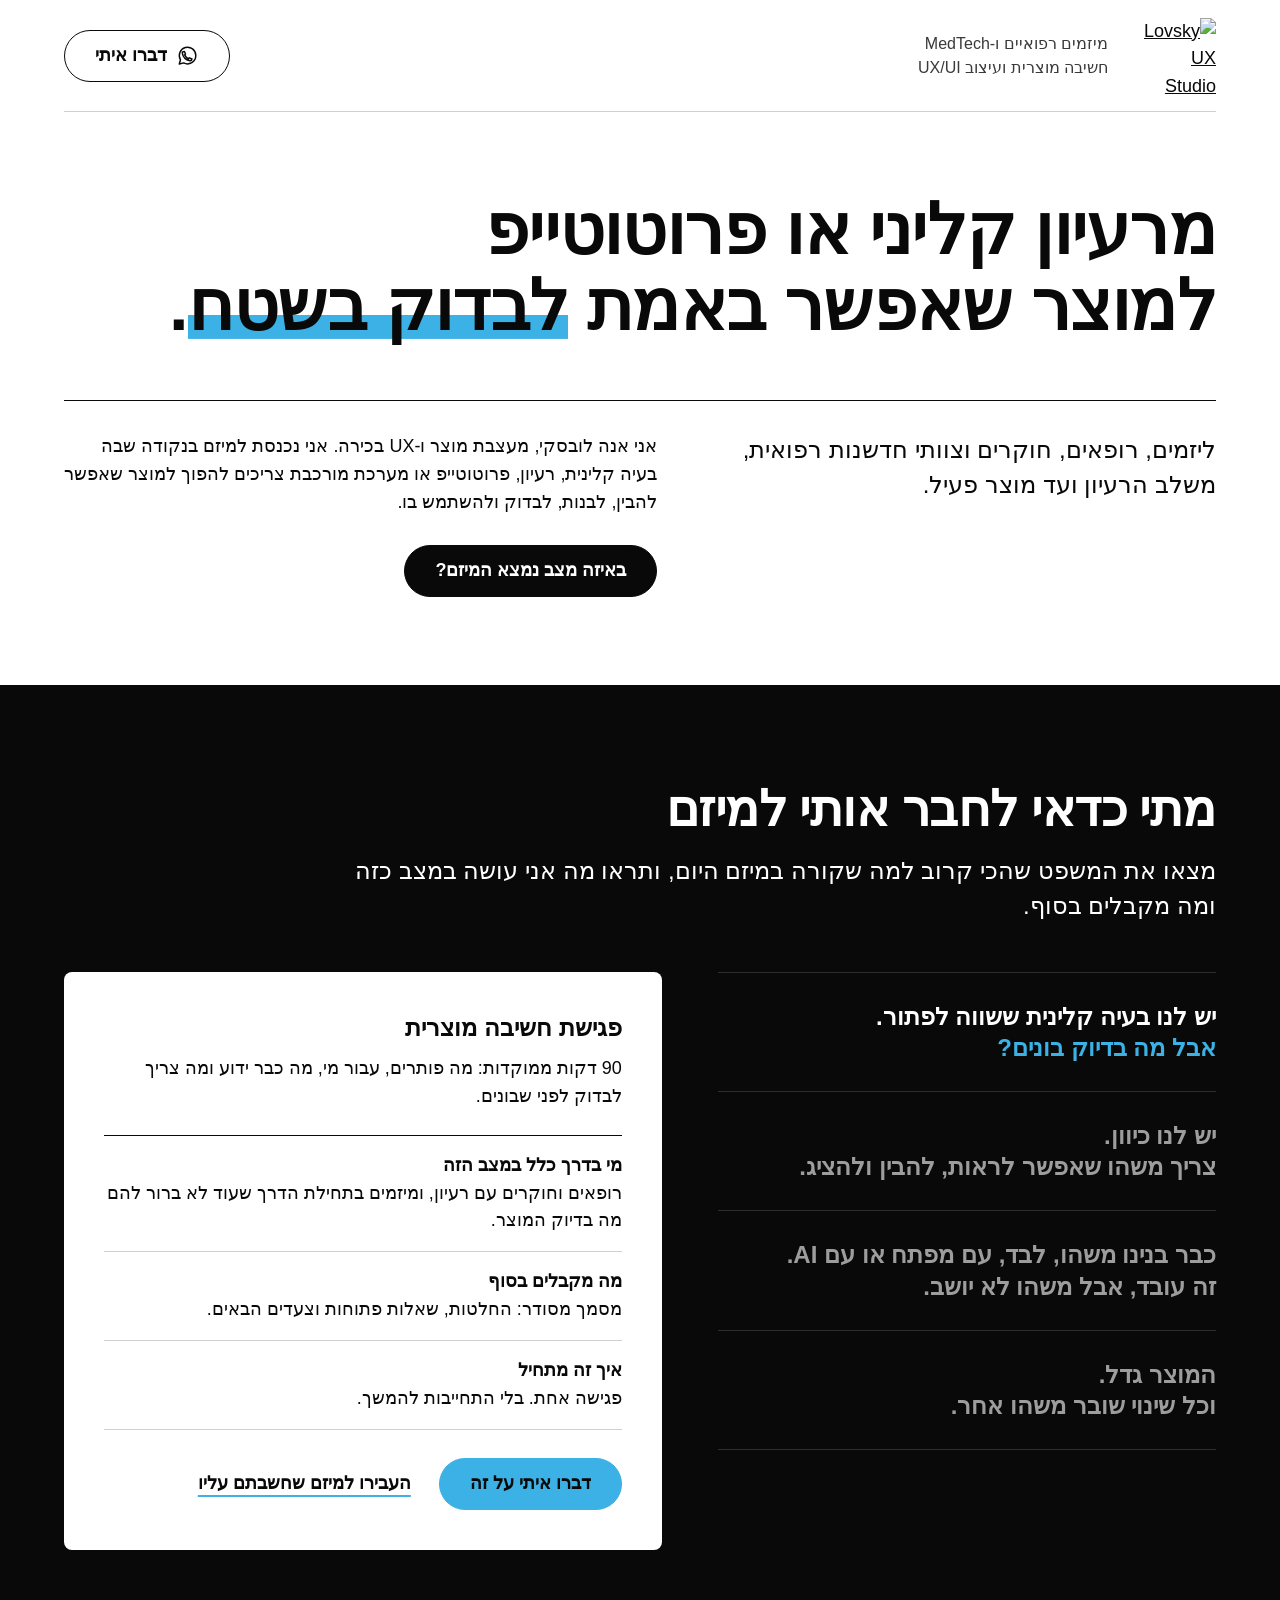
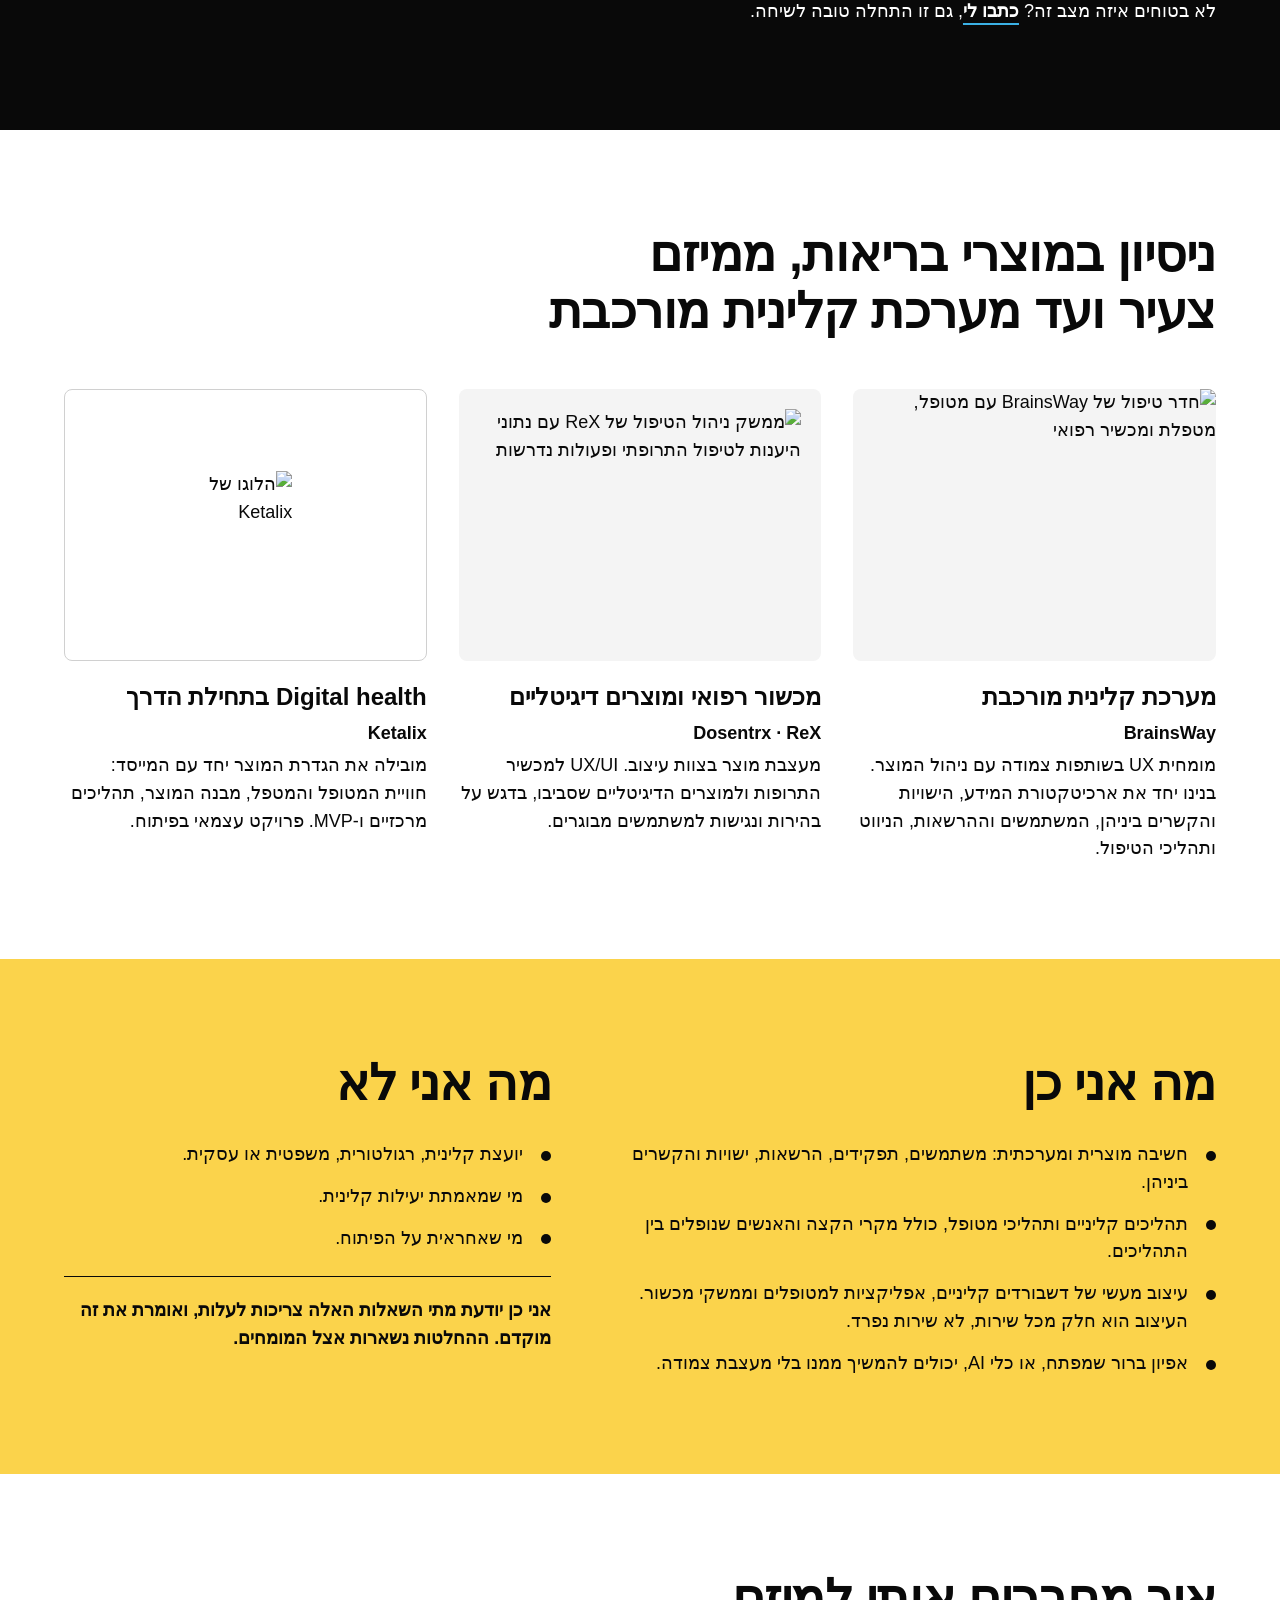
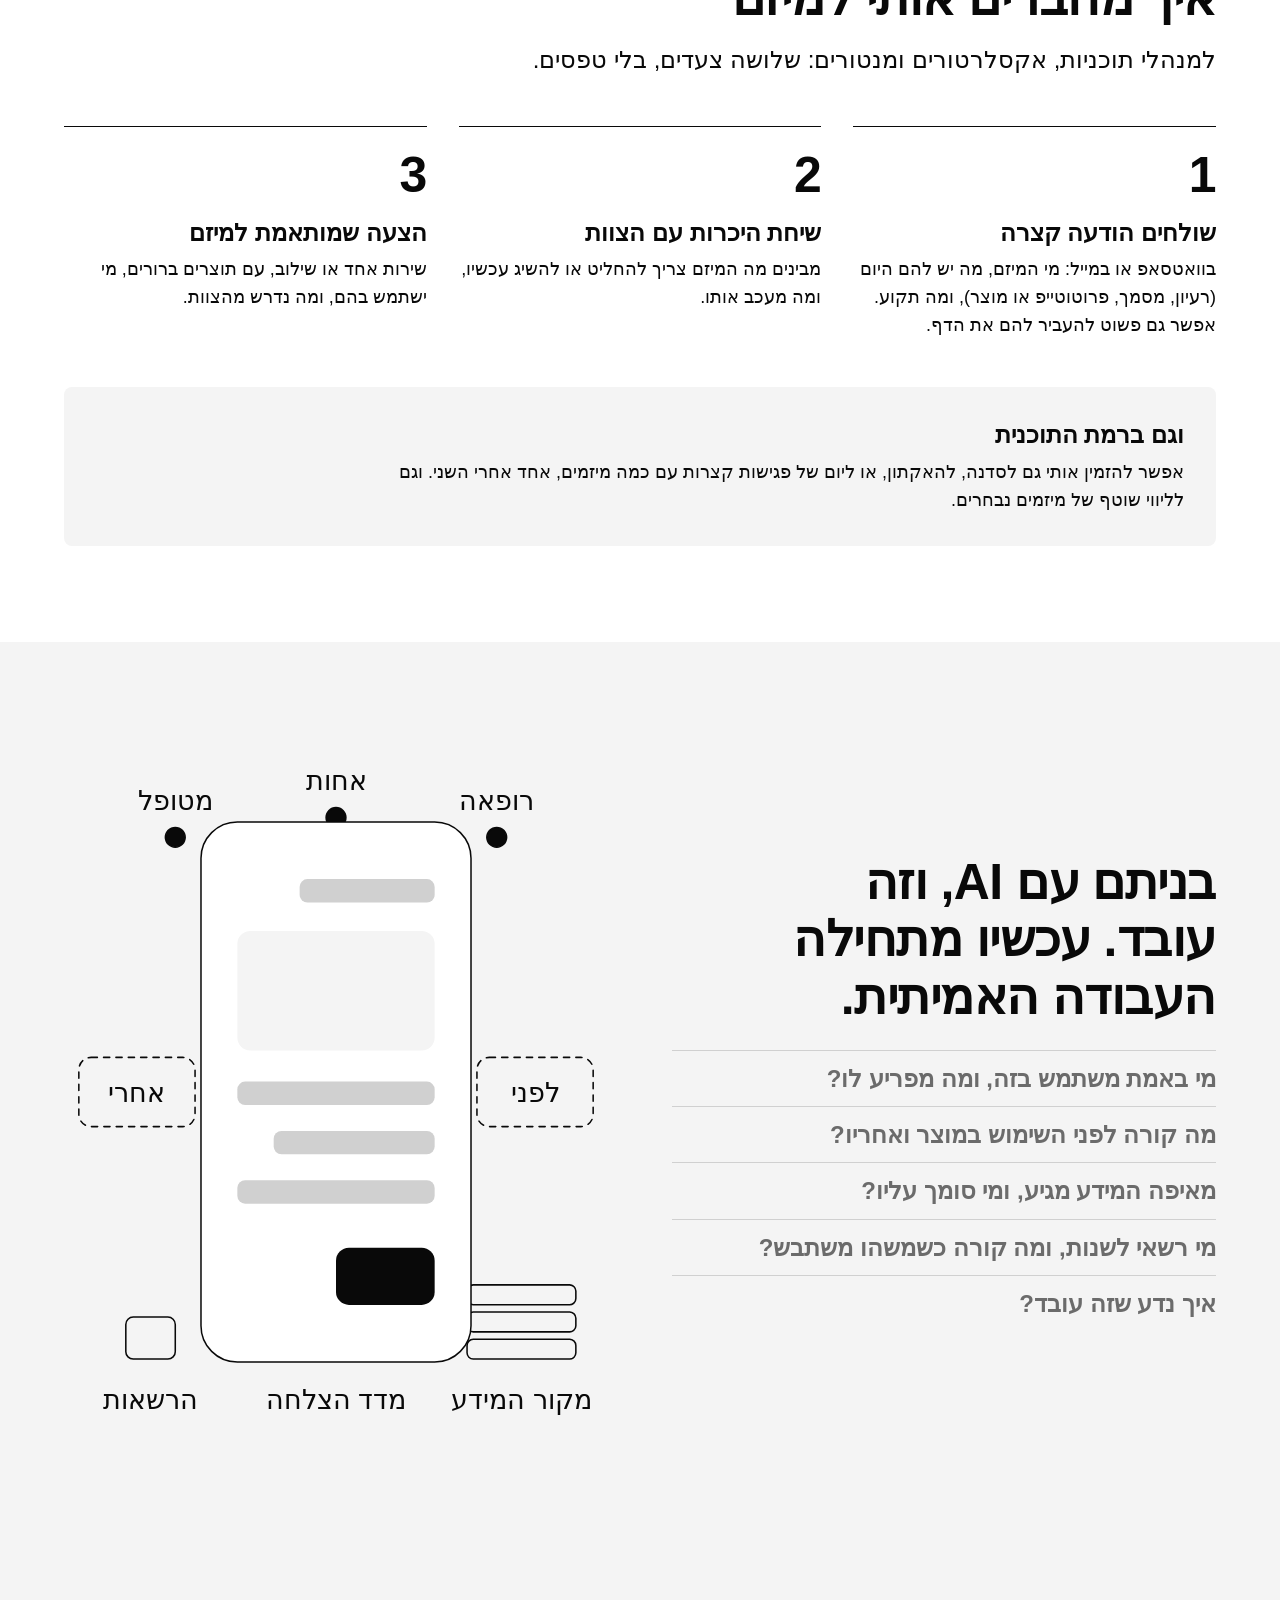
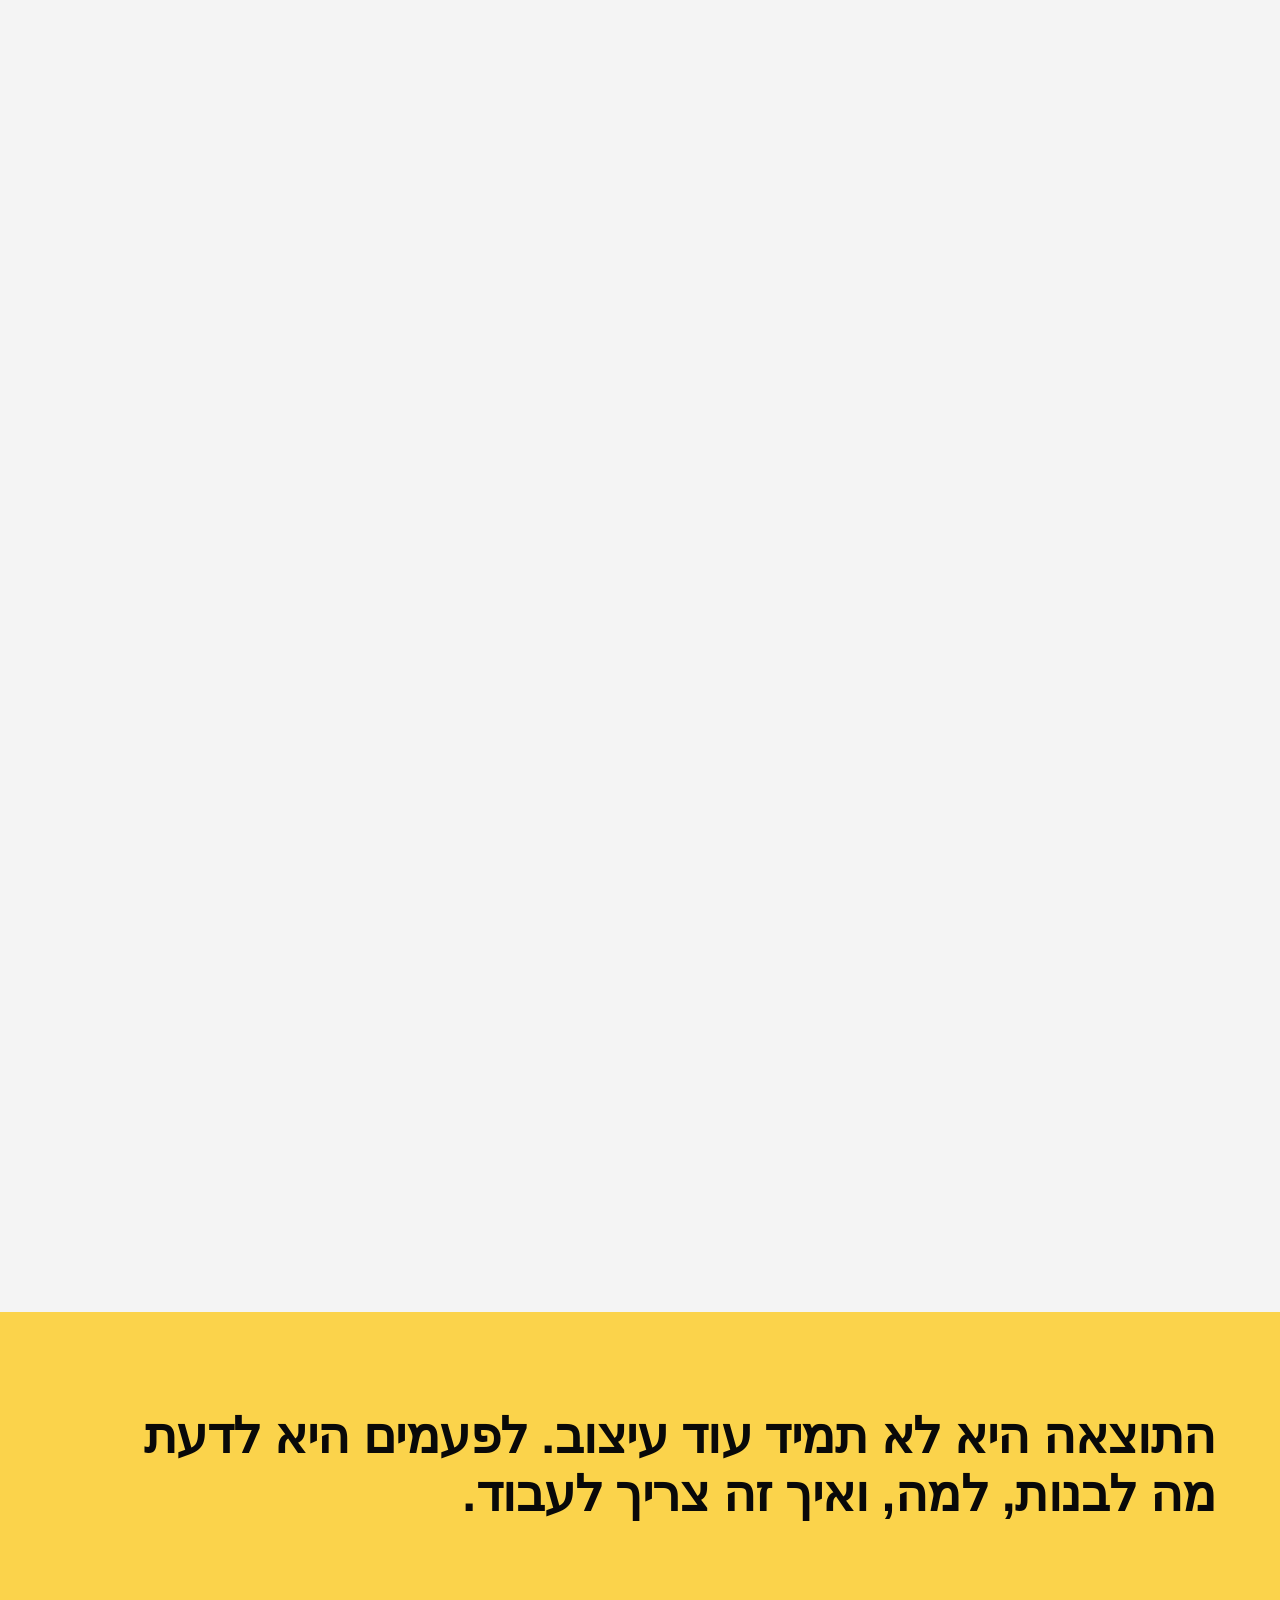
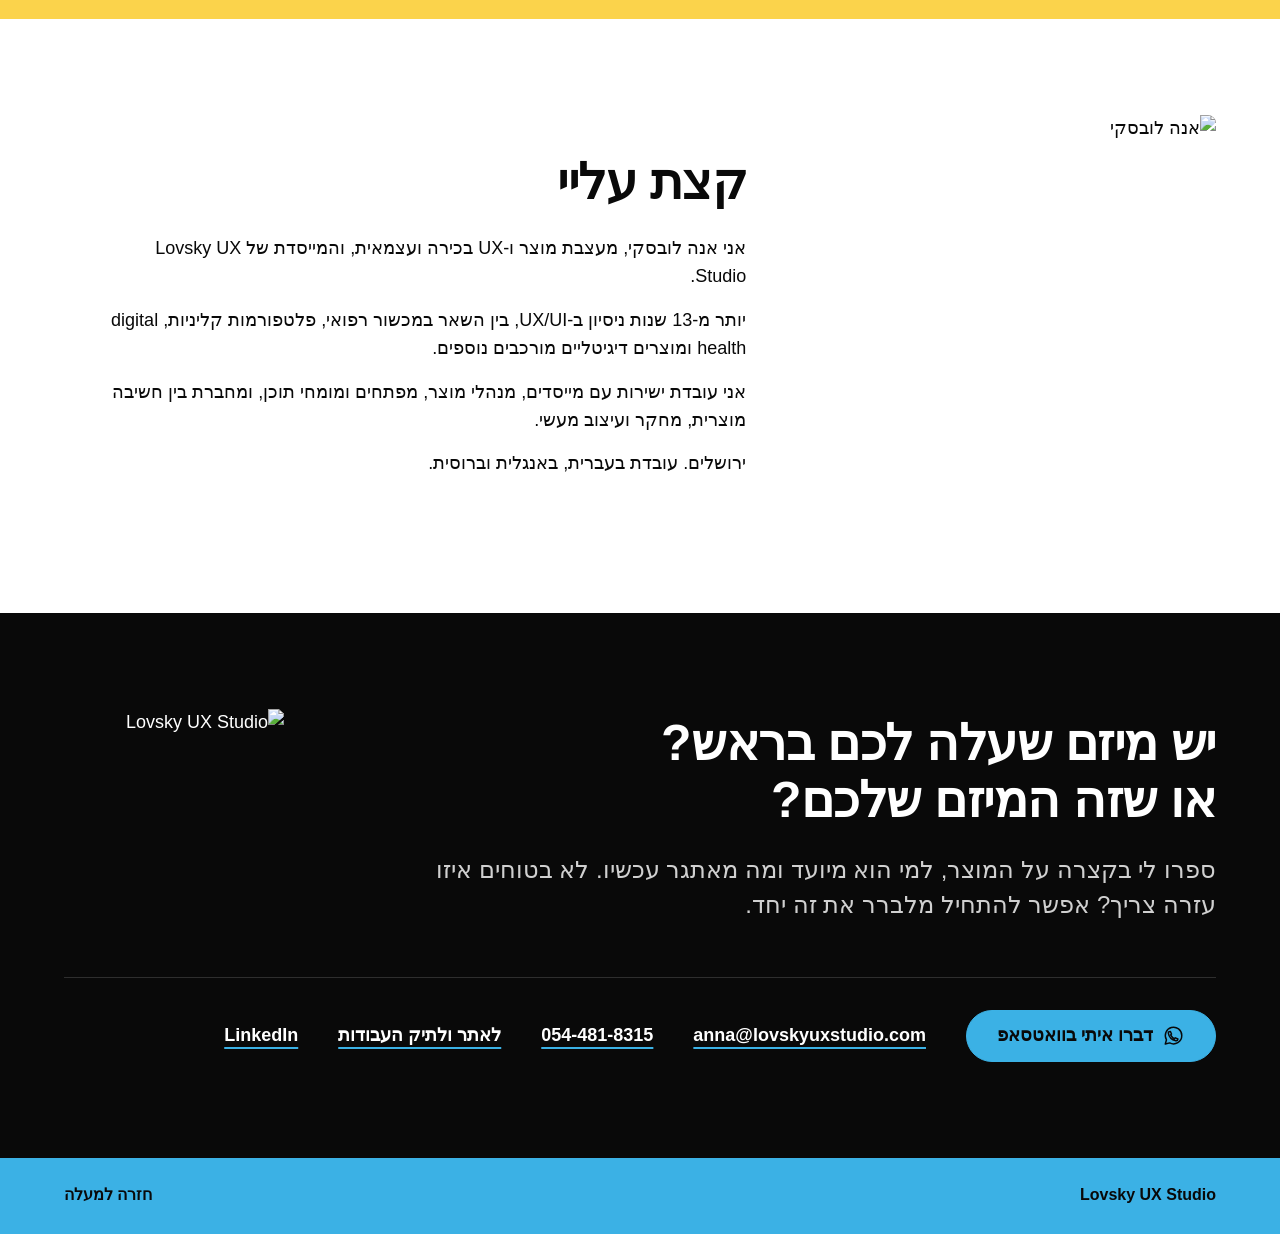
==== index.html @ 33858e22 "Add files via upload" ====
<!doctype html>
<html lang="he" dir="rtl">
<head>
<meta charset="utf-8">
<meta name="viewport" content="width=device-width,initial-scale=1">
<title>UX ומוצר למיזמים רפואיים | Lovsky UX Studio</title>
<meta name="description" content="אנה לובסקי, מעצבת מוצר ו-UX בכירה. עוזרת למיזמים רפואיים להפוך רעיון קליני, פרוטוטייפ או מערכת מורכבת למוצר שאפשר לבדוק בשטח.">
<meta name="robots" content="noindex,nofollow">
<meta property="og:title" content="UX ומוצר למיזמים רפואיים | אנה לובסקי">
<meta property="og:description" content="באיזה מצב נמצא המיזם? ארבעה מצבים, ומה מקבלים בסוף כל אחד מהם.">
<meta property="og:type" content="website">
<link rel="icon" href="favicon.svg" type="image/svg+xml">
<link rel="icon" href="assets/favicon-32.png" sizes="32x32" type="image/png">
<link rel="apple-touch-icon" href="assets/apple-touch-icon.png">
<link rel="preload" href="assets/heebo-hebrew-wght-normal.woff2" as="font" type="font/woff2" crossorigin>
<link rel="stylesheet" href="styles.css">
<script src="script.js" defer></script>
</head>
<body>
<a class="skip" href="#main">דילוג לתוכן</a>

<header class="masthead wrap">
  <a class="brand" href="https://www.lovskyuxstudio.com/" aria-label="Lovsky UX Studio, לאתר הראשי"><img src="assets/lovsky-logo.png" width="92" height="92" alt="Lovsky UX Studio"></a>
  <p class="discipline">מיזמים רפואיים ו-MedTech<br>חשיבה מוצרית ועיצוב UX/UI</p>
  <a class="btn btn-outline masthead-cta" href="https://api.whatsapp.com/send?phone=972544818315"><svg class="wa" viewBox="0 0 24 24" fill="none" stroke="currentColor" stroke-width="1.6" stroke-linecap="round" stroke-linejoin="round" aria-hidden="true" focusable="false"><path d="M20.5 11.5a9 9 0 0 1-13.2 8l-4.8 1.3 1.3-4.7a9 9 0 1 1 16.7-4.6Z"/><path d="m8 7 1.3 2.8-1 1c1 2 2.2 3.2 4.2 4.2l1-1 2.8 1.3c-.2 1.3-1 2-2.3 1.8-4.1-.7-7.5-4.1-8.2-8.2C5.6 7.6 6.4 7 8 7Z"/></svg>דברו איתי</a>
</header>

<main id="main">

<section class="hero wrap" aria-labelledby="headline">
  <h1 id="headline">מרעיון קליני או פרוטוטייפ<br>למוצר שאפשר באמת <span class="mark">לבדוק בשטח</span>.</h1>
  <div class="hero-foot">
    <p class="lede">ליזמים, רופאים, חוקרים וצוותי חדשנות רפואית, משלב הרעיון ועד מוצר פעיל.</p>
    <div class="hero-side">
      <p>אני אנה לובסקי, מעצבת מוצר ו-UX בכירה. אני נכנסת למיזם בנקודה שבה בעיה קלינית, רעיון, פרוטוטייפ או מערכת מורכבת צריכים להפוך למוצר שאפשר להבין, לבנות, לבדוק ולהשתמש בו.</p>
      <a class="btn btn-ink" href="#match">באיזה מצב נמצא המיזם?</a>
    </div>
  </div>
</section>

<section class="band band-ink" id="match" aria-labelledby="match-title">
  <div class="wrap">
    <div class="section-head">
      <h2 id="match-title">מתי כדאי לחבר אותי למיזם</h2>
      <p>מצאו את המשפט שהכי קרוב למה שקורה במיזם היום, ותראו מה אני עושה במצב כזה ומה מקבלים בסוף.</p>
    </div>

    <div class="match" role="radiogroup" aria-labelledby="match-title">

      <input class="sr-only" type="radio" name="situation" id="s1" checked>
      <label class="situation" for="s1"><span class="say">יש לנו בעיה קלינית ששווה לפתור. <em>אבל מה בדיוק בונים?</em></span></label>
      <article class="answer" aria-labelledby="a1-title">
        <h3 id="a1-title">פגישת חשיבה מוצרית</h3>
        <p class="answer-what">90 דקות ממוקדות: מה פותרים, עבור מי, מה כבר ידוע ומה צריך לבדוק לפני שבונים.</p>
        <dl>
          <div><dt>מי בדרך כלל במצב הזה</dt><dd>רופאים וחוקרים עם רעיון, ומיזמים בתחילת הדרך שעוד לא ברור להם מה בדיוק המוצר.</dd></div>
          <div><dt>מה מקבלים בסוף</dt><dd>מסמך מסודר: החלטות, שאלות פתוחות וצעדים הבאים.</dd></div>
          <div><dt>איך זה מתחיל</dt><dd>פגישה אחת. בלי התחייבות להמשך.</dd></div>
        </dl>
        <div class="answer-actions">
          <a class="btn btn-blue" href="https://api.whatsapp.com/send?phone=972544818315&amp;text=%D7%94%D7%99%D7%99%20%D7%90%D7%A0%D7%94%2C%20%D7%90%D7%A9%D7%9E%D7%97%20%D7%9C%D7%93%D7%91%D7%A8%20%D7%A2%D7%9C%20%D7%A4%D7%92%D7%99%D7%A9%D7%AA%20%D7%97%D7%A9%D7%99%D7%91%D7%94%20%D7%9E%D7%95%D7%A6%D7%A8%D7%99%D7%AA.">דברו איתי על זה</a>
          <a class="link-forward" data-forward="יש לנו בעיה קלינית ששווה לפתור, אבל מה בדיוק בונים?" href="https://api.whatsapp.com/send?text=%D7%97%D7%A9%D7%91%D7%AA%D7%99%20%D7%A2%D7%9C%D7%99%D7%9B%D7%9D%3A%20%D7%90%D7%A0%D7%94%20%D7%9C%D7%95%D7%91%D7%A1%D7%A7%D7%99%20%D7%A2%D7%95%D7%91%D7%93%D7%AA%20%D7%A2%D7%9D%20%D7%9E%D7%99%D7%96%D7%9E%D7%99%D7%9D%20%D7%A8%D7%A4%D7%95%D7%90%D7%99%D7%99%D7%9D%20%D7%91%D7%93%D7%99%D7%95%D7%A7%20%D7%91%D7%9E%D7%A6%D7%91%20%D7%94%D7%96%D7%94.">העבירו למיזם שחשבתם עליו</a>
        </div>
      </article>

      <input class="sr-only" type="radio" name="situation" id="s2">
      <label class="situation" for="s2"><span class="say">יש לנו כיוון. <em>צריך משהו שאפשר לראות, להבין ולהציג.</em></span></label>
      <article class="answer" aria-labelledby="a2-title">
        <h3 id="a2-title">הגדרת מוצר ופרוטוטייפ</h3>
        <p class="answer-what">הופכים את הכיוון למבנה מוצר ברור: מי המשתמשים, מה התהליך המרכזי, ואיך זה נראה ומתנהג בפרוטוטייפ אינטראקטיבי.</p>
        <dl>
          <div><dt>מי בדרך כלל במצב הזה</dt><dd>צוותים שצריכים להציג את המוצר למשקיעים, לשותפים קליניים או למשתמשים ראשונים.</dd></div>
          <div><dt>מה מקבלים בסוף</dt><dd>מבנה מוצר, תהליכים מרכזיים ופרוטוטייפ שמתמקד בתרחישים החשובים.</dd></div>
          <div><dt>איך זה מתחיל</dt><dd>שיחה קצרה על המיזם ועל מה שכבר קיים, ואחריה הצעה מותאמת.</dd></div>
        </dl>
        <div class="answer-actions">
          <a class="btn btn-blue" href="https://api.whatsapp.com/send?phone=972544818315&amp;text=%D7%94%D7%99%D7%99%20%D7%90%D7%A0%D7%94%2C%20%D7%90%D7%A9%D7%9E%D7%97%20%D7%9C%D7%93%D7%91%D7%A8%20%D7%A2%D7%9C%20%D7%94%D7%92%D7%93%D7%A8%D7%AA%20%D7%9E%D7%95%D7%A6%D7%A8%20%D7%95%D7%A4%D7%A8%D7%95%D7%98%D7%95%D7%98%D7%99%D7%99%D7%A4.">דברו איתי על זה</a>
          <a class="link-forward" data-forward="יש לנו כיוון, וצריך משהו שאפשר לראות, להבין ולהציג." href="https://api.whatsapp.com/send?text=%D7%97%D7%A9%D7%91%D7%AA%D7%99%20%D7%A2%D7%9C%D7%99%D7%9B%D7%9D%3A%20%D7%90%D7%A0%D7%94%20%D7%9C%D7%95%D7%91%D7%A1%D7%A7%D7%99%20%D7%A2%D7%95%D7%91%D7%93%D7%AA%20%D7%A2%D7%9D%20%D7%9E%D7%99%D7%96%D7%9E%D7%99%D7%9D%20%D7%A8%D7%A4%D7%95%D7%90%D7%99%D7%99%D7%9D%20%D7%91%D7%93%D7%99%D7%95%D7%A7%20%D7%91%D7%9E%D7%A6%D7%91%20%D7%94%D7%96%D7%94.">העבירו למיזם שחשבתם עליו</a>
        </div>
      </article>

      <input class="sr-only" type="radio" name="situation" id="s3">
      <label class="situation" for="s3"><span class="say">כבר בנינו משהו, לבד, עם מפתח או עם AI. <em>זה עובד, אבל משהו לא יושב.</em></span></label>
      <article class="answer" aria-labelledby="a3-title">
        <h3 id="a3-title">מפרוטוטייפ ל-MVP</h3>
        <p class="answer-what">בודקים שהמוצר מחזיק לפני פיילוט: תהליכים, מידע ומקרי קצה. מגדירים את גבולות ה-MVP ומעצבים את החוויה.</p>
        <dl>
          <div><dt>מי בדרך כלל במצב הזה</dt><dd>צוותים עם פרוטוטייפ עובד, לעיתים כזה שנבנה ב-AI, רגע לפני MVP או פיילוט.</dd></div>
          <div><dt>מה מקבלים בסוף</dt><dd>הערכת UX מתועדפת. לפי הצורך: תהליכים משופרים, עיצוב ממשק או אפיון מפורט שאפשר לפתח ממנו.</dd></div>
          <div><dt>איך זה מתחיל</dt><dd>שולחים לי גישה למה שנבנה, ומתחילים משיחה על מה שמרגיש לא נכון.</dd></div>
        </dl>
        <div class="answer-actions">
          <a class="btn btn-blue" href="https://api.whatsapp.com/send?phone=972544818315&amp;text=%D7%94%D7%99%D7%99%20%D7%90%D7%A0%D7%94%2C%20%D7%91%D7%A0%D7%99%D7%A0%D7%95%20%D7%9E%D7%A9%D7%94%D7%95%20%D7%95%D7%90%D7%A9%D7%9E%D7%97%20%D7%9C%D7%93%D7%91%D7%A8%20%D7%A2%D7%9C%20%D7%94%D7%93%D7%A8%D7%9A%20%D7%9C-MVP.">דברו איתי על זה</a>
          <a class="link-forward" data-forward="כבר בנינו משהו. זה עובד, אבל משהו לא יושב." href="https://api.whatsapp.com/send?text=%D7%97%D7%A9%D7%91%D7%AA%D7%99%20%D7%A2%D7%9C%D7%99%D7%9B%D7%9D%3A%20%D7%90%D7%A0%D7%94%20%D7%9C%D7%95%D7%91%D7%A1%D7%A7%D7%99%20%D7%A2%D7%95%D7%91%D7%93%D7%AA%20%D7%A2%D7%9D%20%D7%9E%D7%99%D7%96%D7%9E%D7%99%D7%9D%20%D7%A8%D7%A4%D7%95%D7%90%D7%99%D7%99%D7%9D%20%D7%91%D7%93%D7%99%D7%95%D7%A7%20%D7%91%D7%9E%D7%A6%D7%91%20%D7%94%D7%96%D7%94.">העבירו למיזם שחשבתם עליו</a>
        </div>
      </article>

      <input class="sr-only" type="radio" name="situation" id="s4">
      <label class="situation" for="s4"><span class="say">המוצר גדל. <em>וכל שינוי שובר משהו אחר.</em></span></label>
      <article class="answer" aria-labelledby="a4-title">
        <h3 id="a4-title">ארכיטקטורה ו-UX למערכת קלינית</h3>
        <p class="answer-what">ממפים את המערכת ומוצאים איפה החלקים לא מתחברים: מטופלים, צוות, הרשאות, מידע וסטטוסים שתלויים זה בזה.</p>
        <dl>
          <div><dt>מי בדרך כלל במצב הזה</dt><dd>צוותי תוכנה קלינית ומכשור רפואי, עם כמה סוגי משתמשים ותהליכים מורכבים.</dd></div>
          <div><dt>מה מקבלים בסוף</dt><dd>לפי הצורך: ארכיטקטורת מידע, תהליכים לפי תפקיד, כללי התנהגות, עיצוב ממשק או תבניות לשימוש חוזר.</dd></div>
          <div><dt>איך זה מתחיל</dt><dd>שיחה על המערכת ועל המקומות שבהם קשה לשנות, ואחריה הצעה מותאמת.</dd></div>
        </dl>
        <div class="answer-actions">
          <a class="btn btn-blue" href="https://api.whatsapp.com/send?phone=972544818315&amp;text=%D7%94%D7%99%D7%99%20%D7%90%D7%A0%D7%94%2C%20%D7%90%D7%A9%D7%9E%D7%97%20%D7%9C%D7%93%D7%91%D7%A8%20%D7%A2%D7%9C%20%D7%90%D7%A8%D7%9B%D7%99%D7%98%D7%A7%D7%98%D7%95%D7%A8%D7%94%20%D7%95-UX%20%D7%9C%D7%9E%D7%A2%D7%A8%D7%9B%D7%AA%20%D7%A7%D7%9C%D7%99%D7%A0%D7%99%D7%AA.">דברו איתי על זה</a>
          <a class="link-forward" data-forward="המוצר גדל, וכל שינוי שובר משהו אחר." href="https://api.whatsapp.com/send?text=%D7%97%D7%A9%D7%91%D7%AA%D7%99%20%D7%A2%D7%9C%D7%99%D7%9B%D7%9D%3A%20%D7%90%D7%A0%D7%94%20%D7%9C%D7%95%D7%91%D7%A1%D7%A7%D7%99%20%D7%A2%D7%95%D7%91%D7%93%D7%AA%20%D7%A2%D7%9D%20%D7%9E%D7%99%D7%96%D7%9E%D7%99%D7%9D%20%D7%A8%D7%A4%D7%95%D7%90%D7%99%D7%99%D7%9D%20%D7%91%D7%93%D7%99%D7%95%D7%A7%20%D7%91%D7%9E%D7%A6%D7%91%20%D7%94%D7%96%D7%94.">העבירו למיזם שחשבתם עליו</a>
        </div>
      </article>
    </div>

    <p class="match-more">לא בטוחים איזה מצב זה? <a href="https://api.whatsapp.com/send?phone=972544818315">כתבו לי</a>, גם זו התחלה טובה לשיחה.</p>
  </div>
</section>

<section class="wrap page-section" aria-labelledby="proof-title">
  <div class="section-head">
    <h2 id="proof-title">ניסיון במוצרי בריאות, ממיזם צעיר ועד מערכת קלינית מורכבת</h2>
  </div>
  <div class="proof">
    <article class="proof-card">
      <div class="proof-image"><img src="assets/brainsway-portfolio.jpg" width="1600" height="1066" loading="lazy" alt="חדר טיפול של BrainsWay עם מטופל, מטפלת ומכשיר רפואי"></div>
      <h3>מערכת קלינית מורכבת</h3>
      <p class="proof-company" dir="ltr">BrainsWay</p>
      <p>מומחית UX בשותפות צמודה עם ניהול המוצר. בנינו יחד את ארכיטקטורת המידע, הישויות והקשרים ביניהן, המשתמשים וההרשאות, הניווט ותהליכי הטיפול.</p>
    </article>
    <article class="proof-card">
      <div class="proof-image proof-image-contain"><img src="assets/rex-portfolio.png" width="2800" height="1536" loading="lazy" alt="ממשק ניהול הטיפול של ReX עם נתוני היענות לטיפול התרופתי ופעולות נדרשות"></div>
      <h3>מכשור רפואי ומוצרים דיגיטליים</h3>
      <p class="proof-company" dir="ltr">Dosentrx · ReX</p>
      <p>מעצבת מוצר בצוות עיצוב. UX/UI למכשיר התרופות ולמוצרים הדיגיטליים שסביבו, בדגש על בהירות ונגישות למשתמשים מבוגרים.</p>
    </article>
    <article class="proof-card">
      <div class="proof-image proof-image-mark"><img src="assets/ketalix-brand-mark.png" width="370" height="427" loading="lazy" alt="הלוגו של Ketalix"></div>
      <h3>Digital health בתחילת הדרך</h3>
      <p class="proof-company" dir="ltr">Ketalix</p>
      <p>מובילה את הגדרת המוצר יחד עם המייסד: חוויית המטופל והמטפל, מבנה המוצר, תהליכים מרכזיים ו-MVP. פרויקט עצמאי בפיתוח.</p>
    </article>
  </div>
</section>

<section class="band band-yellow" aria-labelledby="fit-title">
  <div class="wrap fit">
    <div class="fit-col">
      <h2 id="fit-title">מה אני כן</h2>
      <ul class="fit-list">
        <li>חשיבה מוצרית ומערכתית: משתמשים, תפקידים, הרשאות, ישויות והקשרים ביניהן.</li>
        <li>תהליכים קליניים ותהליכי מטופל, כולל מקרי הקצה והאנשים שנופלים בין התהליכים.</li>
        <li>עיצוב מעשי של דשבורדים קליניים, אפליקציות למטופלים וממשקי מכשור. העיצוב הוא חלק מכל שירות, לא שירות נפרד.</li>
        <li>אפיון ברור שמפתח, או כלי AI, יכולים להמשיך ממנו בלי מעצבת צמודה.</li>
      </ul>
    </div>
    <div class="fit-col">
      <h2>מה אני לא</h2>
      <ul class="fit-list">
        <li>יועצת קלינית, רגולטורית, משפטית או עסקית.</li>
        <li>מי שמאמתת יעילות קלינית.</li>
        <li>מי שאחראית על הפיתוח.</li>
      </ul>
      <p class="fit-note">אני כן יודעת מתי השאלות האלה צריכות לעלות, ואומרת את זה מוקדם. ההחלטות נשארות אצל המומחים.</p>
    </div>
  </div>
</section>

<section class="wrap page-section" aria-labelledby="refer-title">
  <div class="section-head">
    <h2 id="refer-title">איך מחברים אותי למיזם</h2>
    <p>למנהלי תוכניות, אקסלרטורים ומנטורים: שלושה צעדים, בלי טפסים.</p>
  </div>
  <ol class="steps">
    <li><span class="step-num">1</span><h3>שולחים הודעה קצרה</h3><p>בוואטסאפ או במייל: מי המיזם, מה יש להם היום (רעיון, מסמך, פרוטוטייפ או מוצר), ומה תקוע. אפשר גם פשוט להעביר להם את הדף.</p></li>
    <li><span class="step-num">2</span><h3>שיחת היכרות עם הצוות</h3><p>מבינים מה המיזם צריך להחליט או להשיג עכשיו, ומה מעכב אותו.</p></li>
    <li><span class="step-num">3</span><h3>הצעה שמותאמת למיזם</h3><p>שירות אחד או שילוב, עם תוצרים ברורים, מי ישתמש בהם, ומה נדרש מהצוות.</p></li>
  </ol>
  <div class="programs">
    <h3>וגם ברמת התוכנית</h3>
    <p>אפשר להזמין אותי גם לסדנה, להאקתון, או ליום של פגישות קצרות עם כמה מיזמים, אחד אחרי השני. וגם לליווי שוטף של מיזמים נבחרים.</p>
  </div>
</section>

<section class="lens" id="work" aria-labelledby="work-title">
  <div class="lens-track">
    <div class="lens-stick wrap">
      <div class="lens-copy">
        <h2 id="work-title">בניתם עם AI, וזה עובד. עכשיו מתחילה העבודה האמיתית.</h2>
        <ol class="lens-list">
          <li class="lens-item"><h3>מי באמת משתמש בזה, ומה מפריע לו?</h3><p>אני מבהירה תפקידים, אחריות וההחלטות שאנשים צריכים לקבל.</p></li>
          <li class="lens-item"><h3>מה קורה לפני השימוש במוצר ואחריו?</h3><p>אני בוחנת את השלבים, המעברים בין אנשים והחריגים, ומעצבת תהליכים שתומכים בדרך שבה אנשים באמת עובדים.</p></li>
          <li class="lens-item"><h3>מאיפה המידע מגיע, ומי סומך עליו?</h3><p>אני מסדרת איזה מידע שייך יחד ואיך החלקים מתחברים, כדי שמבנה המוצר יהיה ברור.</p></li>
          <li class="lens-item"><h3>מי רשאי לשנות, ומה קורה כשמשהו משתבש?</h3><p>אני מגדירה כללי התנהגות, מצבים והרשאות, כדי שהצוות יבנה בעקביות.</p></li>
          <li class="lens-item"><h3>איך נדע שזה עובד?</h3><p>מגדירים יחד מה נחשב הצלחה ואיך מודדים אותה, לפני שממשיכים לבנות.</p></li>
          </ol>
      </div>
      <svg class="lens-svg" viewBox="0 0 440 560" role="img" aria-label="מה שנבנה, ומסביבו מה שקובע אם הוא יעבוד: המשתמשים, מה שקורה לפניו ואחריו, מקור המידע, ההרשאות ומדד ההצלחה.">
        <g class="cam">
        <g class="lg g1">
          <path class="draw" pathLength="1" d="M90 82 Q92 140 200 164"/><path class="draw" pathLength="1" d="M220 66 V162"/><path class="draw" pathLength="1" d="M350 82 Q348 140 240 164"/>
          <circle class="dot" cx="90" cy="74" r="8"/><circle class="dot" cx="220" cy="58" r="8"/><circle class="dot" cx="350" cy="74" r="8"/>
          <text x="90" y="52">מטופל</text><text x="220" y="36">אחות</text><text x="350" y="52">רופאה</text>
        </g>
        <g class="lg g2">
          <rect class="dash" x="334" y="252" width="94" height="56" rx="10"/><rect class="dash" x="12" y="252" width="94" height="56" rx="10"/>
          <path class="draw thick" pathLength="1" d="M326 280 H288 M296 272 l-8 8 8 8"/><path class="draw thick" pathLength="1" d="M152 280 H114 M122 272 l-8 8 8 8"/>
          <text x="381" y="288">לפני</text><text x="59" y="288">אחרי</text>
        </g>
        <g class="lg g3">
          <path class="draw" pathLength="1" d="M256 398 Q300 414 366 424"/>
          <rect x="326" y="436" width="88" height="16" rx="5"/><rect x="326" y="458" width="88" height="16" rx="5"/><rect x="326" y="480" width="88" height="16" rx="5"/>
          <text x="370" y="536">מקור המידע</text>
        </g>
        <g class="lg g4">
          <path class="draw" pathLength="1" d="M184 398 Q140 414 74 424"/>
          <rect x="50" y="462" width="40" height="34" rx="6"/><path class="draw" pathLength="1" d="M58 462 v-10 a12 12 0 0 1 24 0 v10"/>
          <text x="70" y="536">הרשאות</text>
        </g>
        <g class="lg g5">
          <path class="draw" pathLength="1" d="M220 398 V430"/>
          <path class="draw" pathLength="1" d="M184 496 H258"/><path class="draw thick" pathLength="1" d="M186 488 L204 476 L220 480 L238 458 L254 446"/><circle class="dot" cx="254" cy="446" r="6"/>
          <text x="220" y="536">מדד הצלחה</text>
        </g>
        <g class="scr">
          <rect class="scr-frame" x="168" y="176" width="104" height="208" rx="14"/>
          <rect class="bar" x="206" y="198" width="52" height="9" rx="3"/><rect class="bar soft" x="182" y="218" width="76" height="46" rx="5"/><rect class="bar" x="182" y="276" width="76" height="9" rx="3"/><rect class="bar" x="196" y="295" width="62" height="9" rx="3"/><rect class="bar" x="182" y="314" width="76" height="9" rx="3"/><rect class="bar ink" x="220" y="340" width="38" height="22" rx="5"/>
        </g>
        </g>
      </svg>
    </div>
  </div>
</section>

<section class="band band-yellow statement">
  <div class="wrap"><blockquote><p>התוצאה היא לא תמיד עוד עיצוב. לפעמים היא לדעת מה לבנות, למה, ואיך זה צריך לעבוד.</p></blockquote></div>
</section>

<section class="wrap page-section about" aria-labelledby="about-title">
  <div class="about-photo"><img src="assets/anna-lovsky-portrait.jpg" alt="אנה לובסקי" width="1165" height="1200" loading="lazy" decoding="async"></div>
  <div class="about-copy">
    <h2 id="about-title">קצת עליי</h2>
    <p>אני אנה לובסקי, מעצבת מוצר ו-UX בכירה ועצמאית, והמייסדת של Lovsky UX Studio.</p>
    <p>יותר מ-13 שנות ניסיון ב-UX/UI, בין השאר במכשור רפואי, פלטפורמות קליניות, digital health ומוצרים דיגיטליים מורכבים נוספים.</p>
    <p>אני עובדת ישירות עם מייסדים, מנהלי מוצר, מפתחים ומומחי תוכן, ומחברת בין חשיבה מוצרית, מחקר ועיצוב מעשי.</p>
    <p>ירושלים. עובדת בעברית, באנגלית וברוסית.</p>
  </div>
</section>

<section class="band band-ink contact" id="contact" aria-labelledby="contact-title">
  <div class="wrap">
    <div class="contact-top">
      <div class="contact-copy">
        <h2 id="contact-title">יש מיזם שעלה לכם בראש?<br>או שזה המיזם שלכם?</h2>
        <p>ספרו לי בקצרה על המוצר, למי הוא מיועד ומה מאתגר עכשיו. לא בטוחים איזו עזרה צריך? אפשר להתחיל מלברר את זה יחד.</p>
      </div>
      <img class="contact-logo" src="assets/lovsky-logo-transparent.png" width="300" height="300" alt="Lovsky UX Studio">
    </div>
    <div class="contact-actions">
      <a class="btn btn-blue" href="https://api.whatsapp.com/send?phone=972544818315"><svg class="wa" viewBox="0 0 24 24" fill="none" stroke="currentColor" stroke-width="1.6" stroke-linecap="round" stroke-linejoin="round" aria-hidden="true" focusable="false"><path d="M20.5 11.5a9 9 0 0 1-13.2 8l-4.8 1.3 1.3-4.7a9 9 0 1 1 16.7-4.6Z"/><path d="m8 7 1.3 2.8-1 1c1 2 2.2 3.2 4.2 4.2l1-1 2.8 1.3c-.2 1.3-1 2-2.3 1.8-4.1-.7-7.5-4.1-8.2-8.2C5.6 7.6 6.4 7 8 7Z"/></svg>דברו איתי בוואטסאפ</a>
      <a class="contact-line" href="mailto:anna@lovskyuxstudio.com?subject=%D7%A4%D7%A0%D7%99%D7%99%D7%94%20%D7%9C%D7%92%D7%91%D7%99%20%D7%9E%D7%99%D7%96%D7%9D%20%D7%A8%D7%A4%D7%95%D7%90%D7%99">anna@lovskyuxstudio.com</a>
      <a class="contact-line" href="tel:+972544818315" dir="ltr">054-481-8315</a>
      <a class="contact-line" href="https://www.lovskyuxstudio.com/">לאתר ולתיק העבודות</a>
      <a class="contact-line" href="https://www.linkedin.com/in/anna-lovsky/">LinkedIn</a>
    </div>
  </div>
</section>

</main>

<footer class="footer"><div class="wrap"><span>Lovsky UX Studio</span><a href="#headline">חזרה למעלה</a></div></footer>
</body>
</html>
---- styles.css ----
/* Lovsky UX Studio · medical ventures landing page (Hebrew, RTL)
   Colors, radii and spacing follow the Lovsky UX Design System tokens.
   Heebo carries both headlines and body here, because Inter has no Hebrew letters.

   TYPE SCALE: five text styles, nothing else.
   H1    page title, once            80px desktop, 38px phone, weight 800
   H2    one per section             52px desktop, 32px phone, weight 700
   H3    titles inside a section     24px, weight 700
   Lead  the sentence under a title  24px desktop, 20px phone, weight 400
   Body  everything else             18px, weight 400 (700 for emphasis, links and buttons)
   Only the header descriptor and the footer strip use 16px. No labels, no small print. */

@font-face{font-family:Heebo;src:url("assets/heebo-hebrew-wght-normal.woff2") format("woff2");font-weight:100 900;font-display:swap;unicode-range:U+0307-0308,U+0590-05FF,U+200C-2010,U+20AA,U+25CC,U+FB1D-FB4F}
@font-face{font-family:Heebo;src:url("assets/heebo-latin-wght-normal.woff2") format("woff2");font-weight:100 900;font-display:swap;unicode-range:U+0000-00FF,U+0131,U+0152-0153,U+02BB-02BC,U+02C6,U+02DA,U+02DC,U+0304,U+0308,U+0329,U+2000-206F,U+20AC,U+2122,U+2191,U+2193,U+2212,U+2215,U+FEFF,U+FFFD}

:root{
  color-scheme:light;
  --blue:#3bb1e5;
  --ink:#090909;
  --ink-700:#3a3a3a;
  --ink-400:#9d9d9d;
  --ink-200:#d0d0d0;
  --ink-100:#f4f4f4;
  --paper:#ffffff;
  --yellow:#fbd34b;
  --rule-dark:#2e2e2e;
  --radius-md:8px;
  --pill:999px;
  --gutter:64px;
  --band-pad:96px;
  --ease:140ms ease-out;
  --slow:400ms ease-out;
  --ink-500:#6b6b6b;
  --lead:clamp(20px,1.9vw,24px);
}

*{box-sizing:border-box}
html{scroll-behavior:smooth;scroll-padding-top:24px;-webkit-text-size-adjust:100%}
body{margin:0;background:var(--paper);color:var(--ink);font:400 18px/1.55 Heebo,"Helvetica Neue",Arial,sans-serif;-webkit-font-smoothing:antialiased;overflow-wrap:break-word}
img{display:block;max-width:100%;height:auto}
h1,h2,h3,p,dl,dd,ol,ul,blockquote{margin:0}
ol,ul{padding:0;list-style:none}
a{color:inherit}
a:focus-visible,.sr-only:focus-visible + .situation{outline:3px solid var(--blue);outline-offset:4px}

.wrap{width:min(1200px,calc(100% - var(--gutter) * 2));margin-inline:auto}
.sr-only{position:absolute;width:1px;height:1px;margin:-1px;padding:0;overflow:hidden;clip:rect(0 0 0 0);white-space:nowrap;border:0}
.skip{position:absolute;width:1px;height:1px;overflow:hidden;clip:rect(0 0 0 0);white-space:nowrap}
.skip:focus{position:fixed;z-index:10;inset-inline-start:16px;top:16px;width:auto;height:auto;clip:auto;padding:12px 16px;background:var(--paper);border:1px solid var(--ink)}

/* The five text styles */
h1,h2{text-wrap:balance}
h1{font-weight:800;font-size:clamp(38px,5.5vw,80px);line-height:1.08;letter-spacing:-.01em}
h2,.step-num,.statement p{font-weight:700;font-size:clamp(32px,3.9vw,52px);line-height:1.15;letter-spacing:-.01em}
h3,.situation{font-weight:700;font-size:24px;line-height:1.3}
.lede,.section-head p,.contact-copy p{font-weight:400;font-size:var(--lead);line-height:1.45}
strong,dt,.proof-company,.fit-note,.link-forward,.contact-line,.match-more a{font-weight:700}

/* Buttons: pill CTAs, inverse fill on hover */
.btn{display:inline-flex;align-items:center;justify-content:center;gap:10px;min-height:52px;padding:12px 30px;border:1px solid var(--ink);border-radius:var(--pill);font:700 18px/1.2 Heebo,Arial,sans-serif;text-decoration:none;cursor:pointer;transition:background-color var(--ease),color var(--ease),border-color var(--ease)}
.btn-ink{background:var(--ink);color:var(--paper)}
.btn-ink:hover{background:var(--paper);color:var(--ink)}
.btn-outline{background:transparent;color:var(--ink)}
.btn-outline:hover{background:var(--ink);color:var(--paper)}
.btn-blue{background:var(--blue);border-color:var(--blue);color:var(--ink)}
.btn-blue:hover{background:var(--ink);border-color:var(--ink);color:var(--paper)}
.band-ink .btn-blue:hover{background:var(--paper);border-color:var(--paper);color:var(--ink)}
.wa{width:22px;height:22px;flex:none}

/* Text links */
.link-forward,.contact-line,.match-more a{display:inline-flex;align-items:center;min-height:44px;text-decoration:underline;text-decoration-color:var(--blue);text-decoration-thickness:2px;text-underline-offset:6px;transition:text-decoration-color var(--ease),color var(--ease)}
.link-forward:hover{text-decoration-color:var(--ink)}
.band-ink .contact-line:hover,.match-more a:hover{color:var(--blue)}

/* Masthead */
.masthead{display:flex;align-items:center;gap:32px;min-height:112px;border-bottom:1px solid var(--ink-200)}
.brand img{width:76px;height:76px;object-fit:contain}
.discipline{font-size:16px;line-height:1.45;color:var(--ink-700)}
.masthead-cta{margin-inline-start:auto}

/* Hero */
.hero{padding-block:80px 88px}
.mark{white-space:nowrap;background-image:linear-gradient(var(--blue),var(--blue));background-repeat:no-repeat;background-size:100% .34em;background-position:0 88%}
.hero-foot{display:grid;grid-template-columns:minmax(0,5fr) minmax(0,6fr);gap:32px 64px;align-items:start;margin-top:56px;padding-top:32px;border-top:1px solid var(--ink)}
.hero-side p{max-width:34em}
.hero-side .btn{margin-top:28px}

/* Sections and bands */
.page-section{padding-block:var(--band-pad)}
.band{padding-block:var(--band-pad)}
.band-ink{background:var(--ink);color:var(--paper)}
.band-yellow{background:var(--yellow)}
.section-head{display:grid;gap:16px;max-width:900px;margin-bottom:48px}

/* Match: pick the sentence, see the answer */
.match{display:grid;grid-template-columns:minmax(0,5fr) minmax(0,6fr);column-gap:56px;align-items:start}
.situation{grid-column:1;display:block;padding:28px 0;border-top:1px solid var(--rule-dark);color:var(--ink-400);cursor:pointer;transition:color var(--ease)}
.situation:nth-of-type(1){grid-row:1}
.situation:nth-of-type(2){grid-row:2}
.situation:nth-of-type(3){grid-row:3}
.situation:nth-of-type(4){grid-row:4;border-bottom:1px solid var(--rule-dark)}
.situation em{font-style:normal;display:block}
.situation:hover{color:var(--paper)}
input:checked + .situation{color:var(--paper)}
input:checked + .situation em{color:var(--blue)}
.answer{grid-column:2;grid-row:1 / span 5;display:none;padding:40px;border-radius:var(--radius-md);background:var(--paper);color:var(--ink)}
input:checked + .situation + .answer{display:block}
.answer-what{margin-top:12px}
.answer dl{margin-top:24px;border-top:1px solid var(--ink)}
.answer dl div{padding:16px 0;border-bottom:1px solid var(--ink-200)}
.answer-actions{display:flex;flex-wrap:wrap;align-items:center;gap:12px 28px;margin-top:28px}
.match-more{margin-top:40px}

/* Proof */
.proof{display:grid;grid-template-columns:repeat(3,minmax(0,1fr));gap:32px}
.proof-image{aspect-ratio:4 / 3;overflow:hidden;border-radius:var(--radius-md);background:var(--ink-100)}
.proof-image img{width:100%;height:100%;object-fit:cover}
.proof-image-contain{padding:20px}
.proof-image-contain img{object-fit:contain}
.proof-image-mark{display:flex;align-items:center;justify-content:center;background:var(--paper);border:1px solid var(--ink-200)}
.proof-image-mark img{width:26%;height:auto}
.proof-card h3{margin-top:20px}
.proof-company{margin-top:8px;text-align:right}
.proof-company + p{margin-top:4px}

/* Fit: what I am, what I am not */
.fit{display:grid;grid-template-columns:minmax(0,6fr) minmax(0,5fr);gap:48px 80px}
.fit-list{display:grid;gap:14px;margin-top:28px}
.fit-list li{position:relative;padding-inline-start:28px}
.fit-list li::before{content:"";position:absolute;inset-inline-start:0;top:.55em;width:10px;height:10px;border-radius:50%;background:var(--ink)}
.fit-note{margin-top:24px;padding-top:20px;border-top:1px solid var(--ink)}

/* Referral steps */
.steps{display:grid;grid-template-columns:repeat(3,minmax(0,1fr));gap:32px}
.steps li{padding-top:20px;border-top:1px solid var(--ink)}
.step-num{display:block}
.steps h3{margin-top:12px}
.steps p{margin-top:8px}
.programs{margin-top:48px;padding:32px;border-radius:var(--radius-md);background:var(--ink-100)}
.programs p{margin-top:8px;max-width:44em}

/* How I work: one screen, and everything around it.
   Default (no JavaScript, reduced motion, very short screens): the final picture and all five lenses.
   With .is-live the section pins while scrolling and data-step (0 to 5) reveals one lens at a time. */
.lens{background:var(--ink-100);padding-block:var(--band-pad)}
.lens-stick{display:grid;grid-template-columns:minmax(0,1fr) minmax(0,1fr);gap:48px 64px;align-items:center}
.lens-copy h2{margin-bottom:24px}
.lens-list{display:grid;gap:20px;order:2}
.lens-item{padding-top:16px;border-top:1px solid var(--ink-200)}
.lens-item p{margin-top:6px}
.lens-svg{display:block;width:100%;max-width:520px;height:auto;margin-inline:auto;overflow:visible}
.lens-svg path,.lens-svg rect,.lens-svg circle{fill:none;stroke:var(--c,var(--ink));stroke-width:1.25;stroke-linecap:round;stroke-linejoin:round;transition:stroke var(--slow),fill var(--slow)}
.lens-svg .thick{stroke-width:2.25}
.lens-svg .dash{stroke-dasharray:5 5}
.lens-svg .dot{fill:var(--c,var(--ink))}
.lens-svg text{font:400 22px Heebo,Arial,sans-serif;fill:var(--ink);text-anchor:middle}
.lens-svg .scr-frame{fill:var(--paper);stroke:var(--ink);stroke-width:1.5;vector-effect:non-scaling-stroke}
.lens-svg .bar{fill:var(--ink-200);stroke:none}
.lens-svg .bar.soft{fill:var(--ink-100)}
.lens-svg .bar.ink{fill:var(--ink)}
.lens-svg .scr{transform-box:fill-box;transform-origin:center;transition:transform 700ms cubic-bezier(.2,.7,.2,1)}
.lens-svg .lg{transition:opacity var(--slow)}
.lens-svg .cam{transition:transform 700ms cubic-bezier(.2,.7,.2,1)}
.statement p{max-width:22em}

.lens.is-live{padding-block:0}
.lens.is-live .lens-track{height:calc(100vh + 330vh);height:calc(100svh + 330vh)}
.lens.is-live .lens-stick{position:sticky;top:0;height:100vh;height:100svh;grid-template-rows:minmax(0,1fr);padding-block:40px}
.lens.is-live .lens-svg{height:100%;min-height:0;max-height:700px;max-width:none}
.lens.is-live .lens-list{gap:0}
.lens.is-live .lens-item{padding-block:12px}
.lens.is-live .lens-item h3{color:var(--ink-500);transition:color var(--slow)}
.lens.is-live .lens-item p{display:none}
.lens.is-live .lg{opacity:0}
.lens.is-live .lg .draw{stroke-dasharray:1;stroke-dashoffset:1;transition:stroke-dashoffset 900ms ease-out,stroke var(--slow)}
.lens.is-live[data-step="1"] .g1 .draw{stroke-dashoffset:0}
.lens.is-live[data-step="2"] .g1 .draw,.lens.is-live[data-step="2"] .g2 .draw{stroke-dashoffset:0}
.lens.is-live[data-step="3"] .g1 .draw,.lens.is-live[data-step="3"] .g2 .draw,.lens.is-live[data-step="3"] .g3 .draw{stroke-dashoffset:0}
.lens.is-live[data-step="4"] .g1 .draw,.lens.is-live[data-step="4"] .g2 .draw,.lens.is-live[data-step="4"] .g3 .draw,.lens.is-live[data-step="4"] .g4 .draw{stroke-dashoffset:0}
.lens.is-live[data-step="5"] .g1 .draw,.lens.is-live[data-step="5"] .g2 .draw,.lens.is-live[data-step="5"] .g3 .draw,.lens.is-live[data-step="5"] .g4 .draw,.lens.is-live[data-step="5"] .g5 .draw{stroke-dashoffset:0}
.lens.is-live[data-step="0"] .scr{transform:scale(2.1)}
.lens.is-live[data-step="1"] .cam,.lens.is-live[data-step="2"] .cam{transform:translateY(60px)}
.lens.is-live[data-step="1"] .g1{opacity:1}
.lens.is-live[data-step="1"] .g1{--c:var(--blue)}
.lens.is-live[data-step="1"] .lens-item:nth-child(-n+1) h3{color:var(--ink)}
.lens.is-live[data-step="1"] .lens-item:nth-child(1) p{display:block}
.lens.is-live[data-step="2"] .g1,.lens.is-live[data-step="2"] .g2{opacity:1}
.lens.is-live[data-step="2"] .g2{--c:var(--blue)}
.lens.is-live[data-step="2"] .lens-item:nth-child(-n+2) h3{color:var(--ink)}
.lens.is-live[data-step="2"] .lens-item:nth-child(2) p{display:block}
.lens.is-live[data-step="3"] .g1,.lens.is-live[data-step="3"] .g2,.lens.is-live[data-step="3"] .g3{opacity:1}
.lens.is-live[data-step="3"] .g3{--c:var(--blue)}
.lens.is-live[data-step="3"] .lens-item:nth-child(-n+3) h3{color:var(--ink)}
.lens.is-live[data-step="3"] .lens-item:nth-child(3) p{display:block}
.lens.is-live[data-step="4"] .g1,.lens.is-live[data-step="4"] .g2,.lens.is-live[data-step="4"] .g3,.lens.is-live[data-step="4"] .g4{opacity:1}
.lens.is-live[data-step="4"] .g4{--c:var(--blue)}
.lens.is-live[data-step="4"] .lens-item:nth-child(-n+4) h3{color:var(--ink)}
.lens.is-live[data-step="4"] .lens-item:nth-child(4) p{display:block}
.lens.is-live[data-step="5"] .g1,.lens.is-live[data-step="5"] .g2,.lens.is-live[data-step="5"] .g3,.lens.is-live[data-step="5"] .g4,.lens.is-live[data-step="5"] .g5{opacity:1}
.lens.is-live[data-step="5"] .g5{--c:var(--blue)}
.lens.is-live[data-step="5"] .lens-item:nth-child(-n+5) h3{color:var(--ink)}
.lens.is-live[data-step="5"] .lens-item:nth-child(5) p{display:block}

/* About */
.about{display:grid;grid-template-columns:minmax(0,4fr) minmax(0,7fr);gap:48px 80px;align-items:center}
.about-photo img{width:100%;border-radius:var(--radius-md)}
.about-copy{display:grid;gap:16px;max-width:36em}
.about-copy h2{margin-bottom:8px}

/* Contact */
.contact-top{display:grid;grid-template-columns:minmax(0,1fr) auto;gap:32px 64px;align-items:center}
.contact-copy{display:grid;gap:24px;max-width:820px}
.contact-copy p{color:var(--ink-200)}
.contact-logo{width:220px;height:220px;object-fit:contain}
.contact-actions{display:flex;flex-wrap:wrap;align-items:center;gap:12px 40px;margin-top:48px;padding-top:32px;border-top:1px solid var(--rule-dark)}

/* Footer */
.footer{background:var(--blue);padding-block:16px;font-size:16px;font-weight:700}
.footer .wrap{display:flex;justify-content:space-between;align-items:center;gap:24px}
.footer a{display:inline-flex;align-items:center;min-height:44px;text-decoration:none}
.footer a:hover{text-decoration:underline}

/* Tablet */
@media (max-width:1023px){
  :root{--gutter:40px;--band-pad:72px}
  .hero{padding-block:64px 72px}
  .proof{grid-template-columns:repeat(2,minmax(0,1fr))}
  .steps{grid-template-columns:1fr;gap:24px}
  .fit,.about{grid-template-columns:1fr}
  .about-photo{max-width:360px}
  .contact-logo{width:160px;height:160px}
}

/* Below 900px the picker turns into a plain list: every sentence with its answer under it, nothing hidden */
@media (max-width:899px){
  .match{display:block}
  .situation{padding:28px 0 16px;border:0;border-top:1px solid var(--rule-dark);color:var(--paper);cursor:default}
  .situation:nth-of-type(4){border-bottom:0}
  .situation em{color:var(--blue)}
  .answer{display:block;margin-bottom:28px;padding:28px}
  .hero-foot{grid-template-columns:1fr}
  .lens-stick{display:flex;flex-direction:column;align-items:stretch;gap:20px}
  .lens-copy{display:contents}
  .lens-copy h2{margin-bottom:0}
  .lens-svg{order:1}
  .lens.is-live .lens-stick{padding-block:28px 20px;gap:12px}
  .lens.is-live .lens-svg{flex:1;height:auto}
  .lens.is-live .lens-list{min-height:9.5em}
  .lens.is-live .lens-list{margin-top:0}
  .lens.is-live .lens-item{display:none;border:0;padding:0}
  .lens.is-live .lens-item h3{color:var(--ink)}
  .lens.is-live[data-step="1"] .lens-item:nth-child(1){display:block}
  .lens.is-live[data-step="2"] .lens-item:nth-child(2){display:block}
  .lens.is-live[data-step="3"] .lens-item:nth-child(3){display:block}
  .lens.is-live[data-step="4"] .lens-item:nth-child(4){display:block}
  .lens.is-live[data-step="5"] .lens-item:nth-child(5){display:block}
}

/* Phone */
@media (max-width:600px){
  :root{--gutter:20px;--band-pad:56px}
  .masthead{gap:16px;min-height:88px}
  .brand img{width:60px;height:60px}
  .discipline{display:none}
  .hero{padding-block:48px 56px}
  .hero-foot{margin-top:36px}
  .section-head{margin-bottom:32px}
  .proof{grid-template-columns:1fr}
  .answer{padding:24px 20px}
  .answer-actions .btn,.hero-side .btn{width:100%}
  .programs{padding:24px}
  .contact-top{grid-template-columns:1fr}
  .contact h2 br{display:none}
  .contact-logo{width:120px;height:120px;order:-1}
  .contact-actions{flex-direction:column;align-items:flex-start;gap:8px}
  .contact-actions .btn{width:100%;margin-bottom:8px}
}

@media (prefers-reduced-motion:reduce){html{scroll-behavior:auto}.btn,.situation,.lens-svg *{transition:none}}
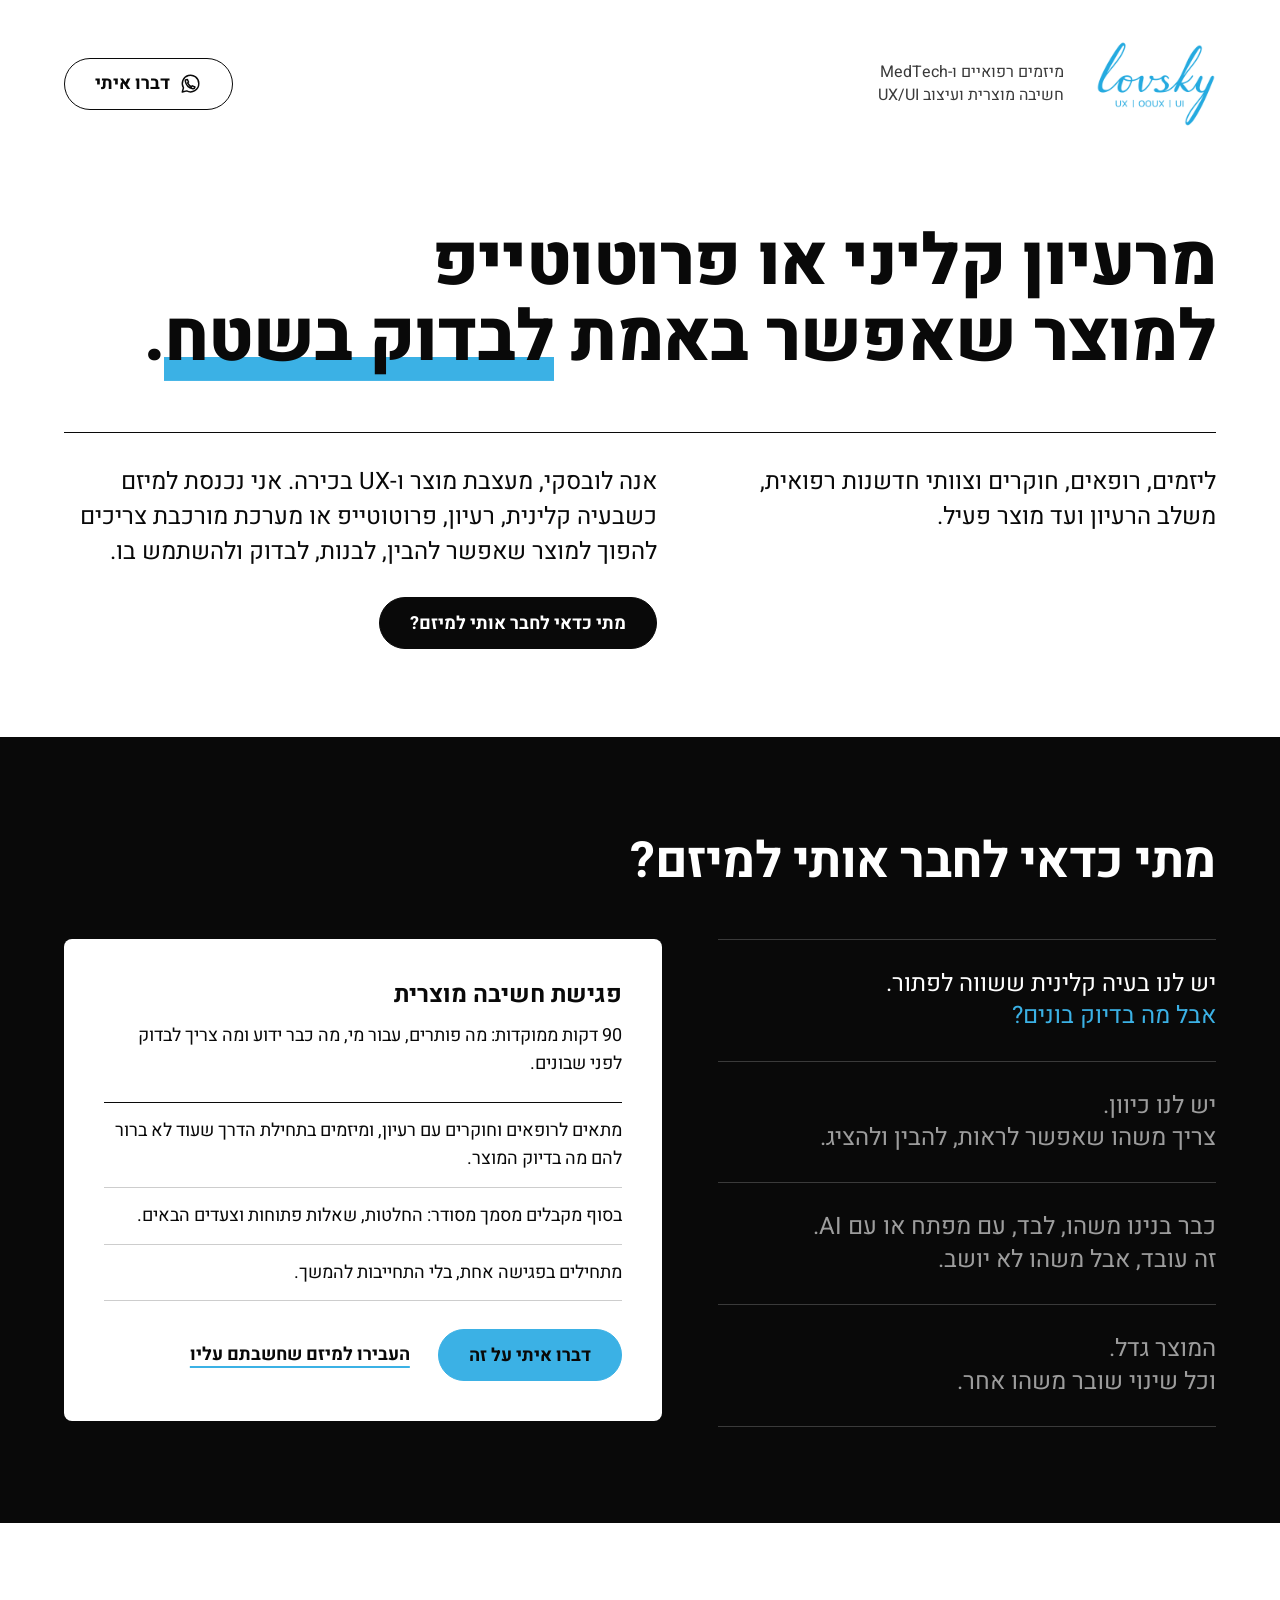
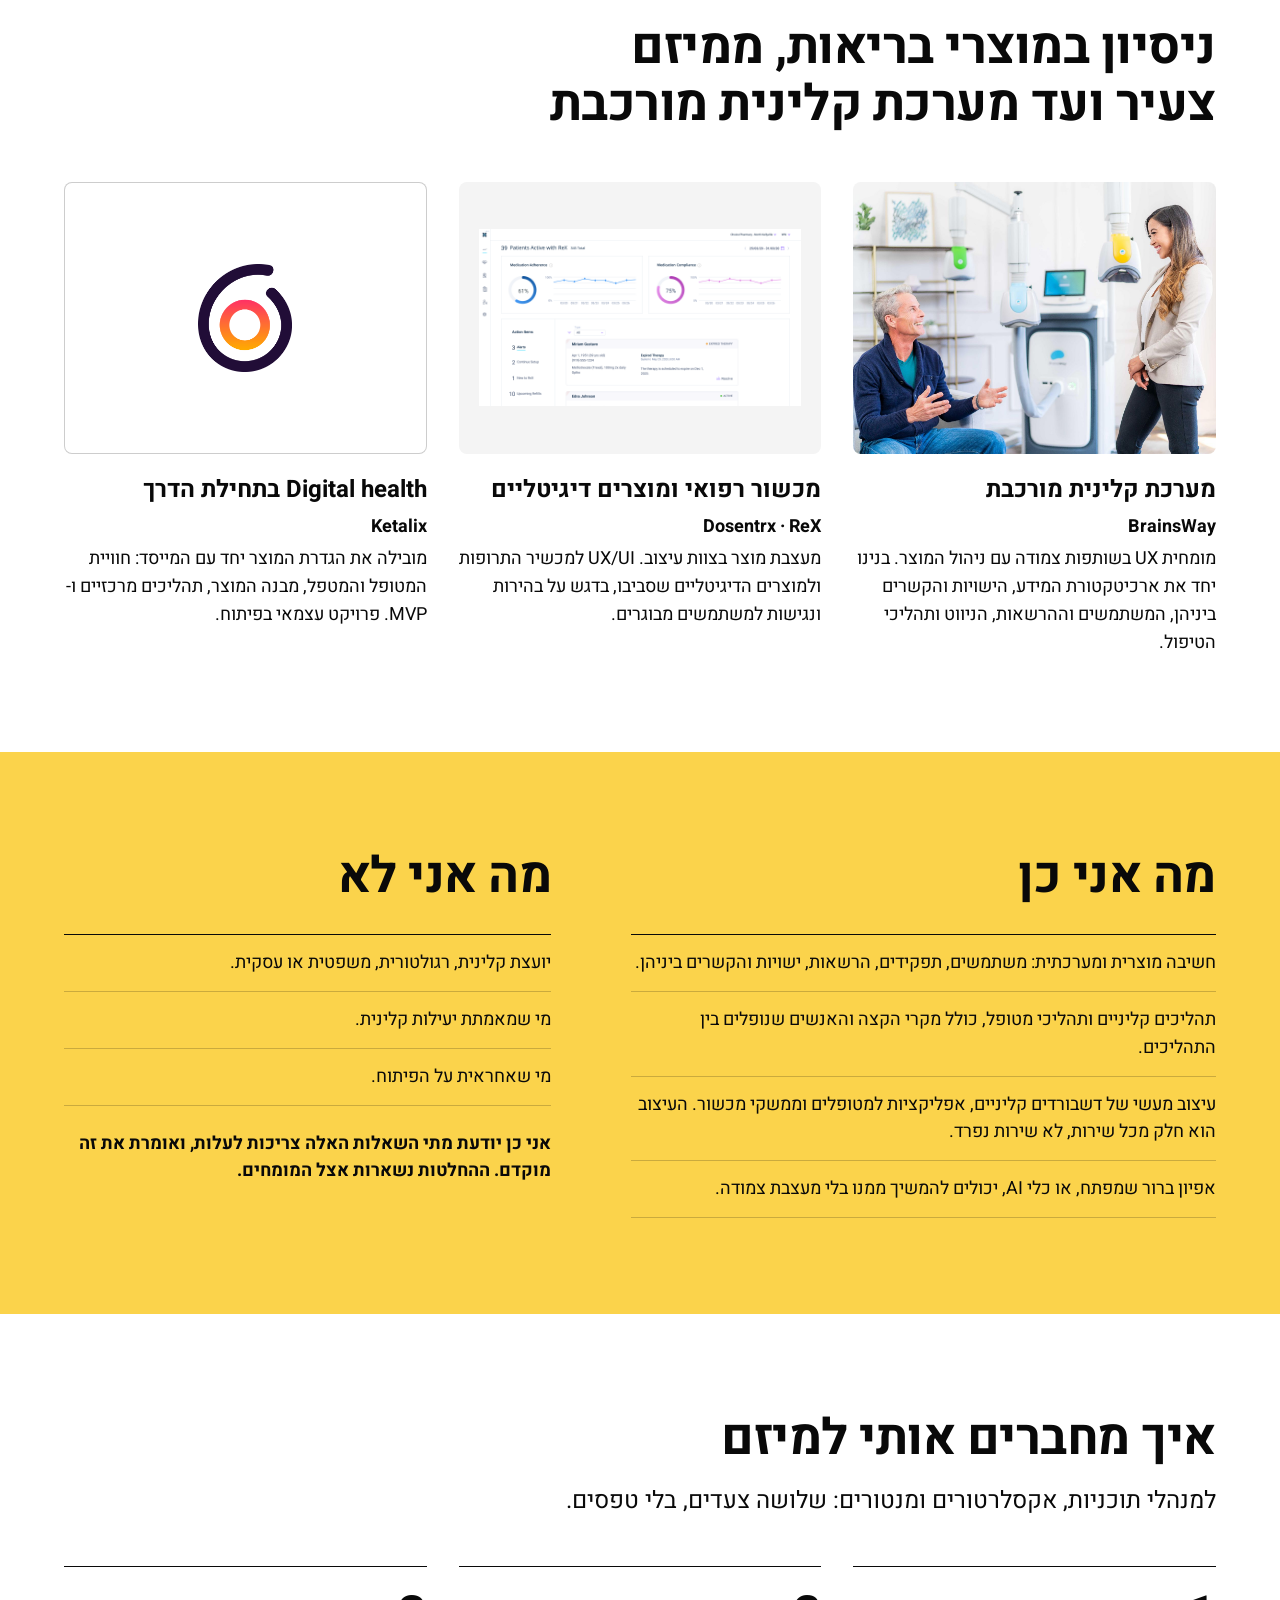
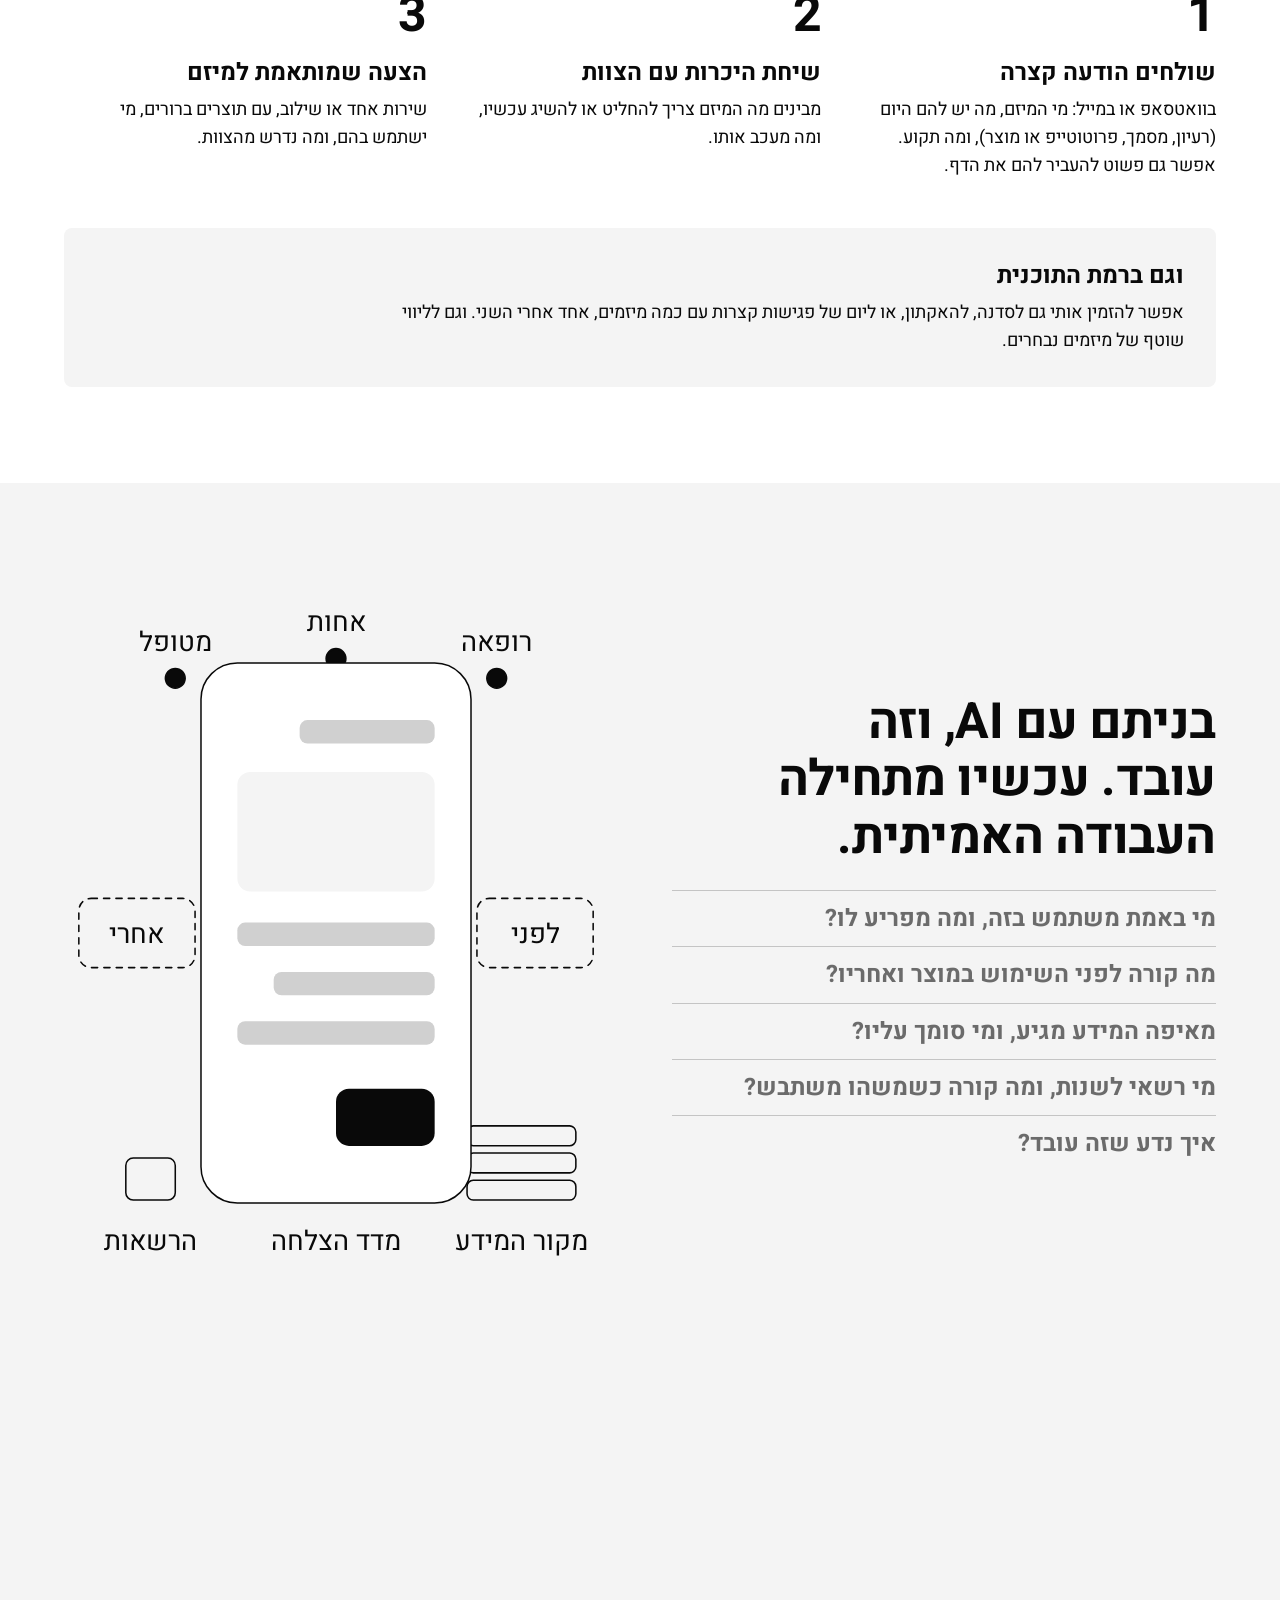
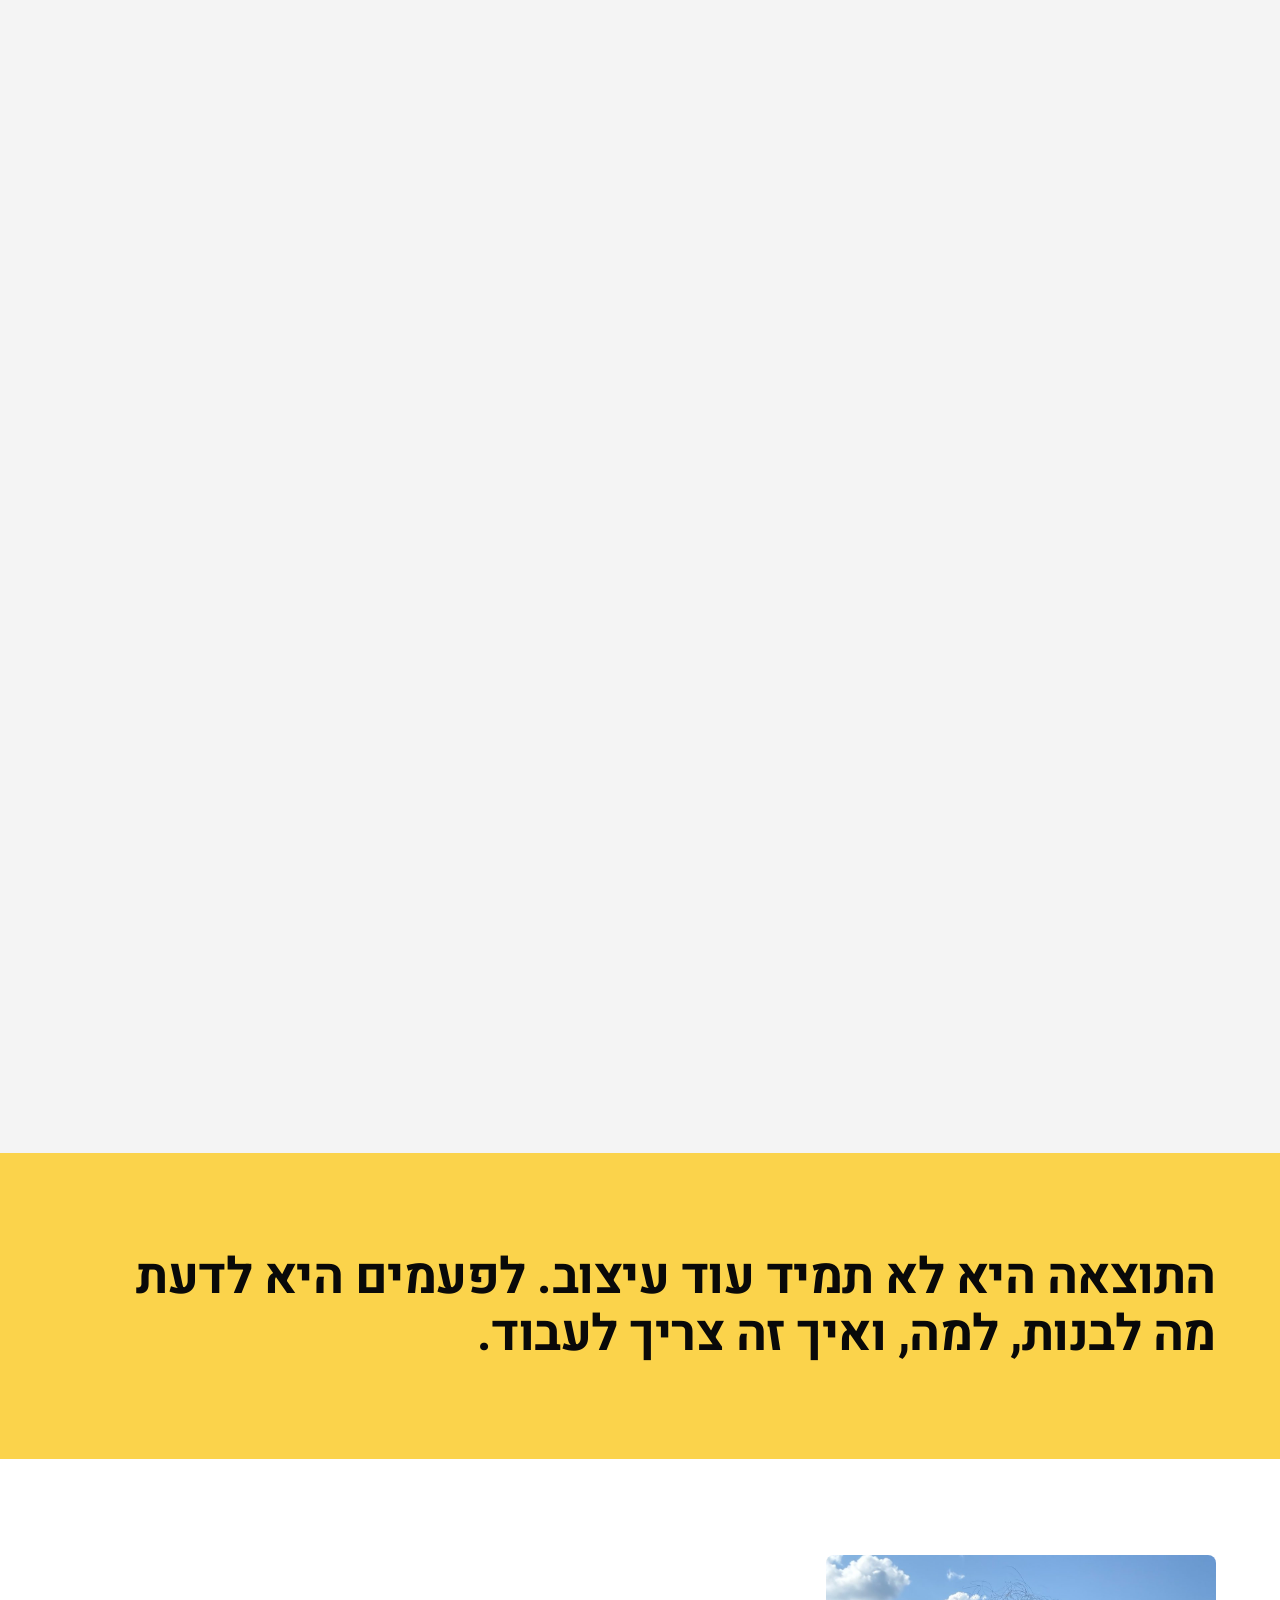
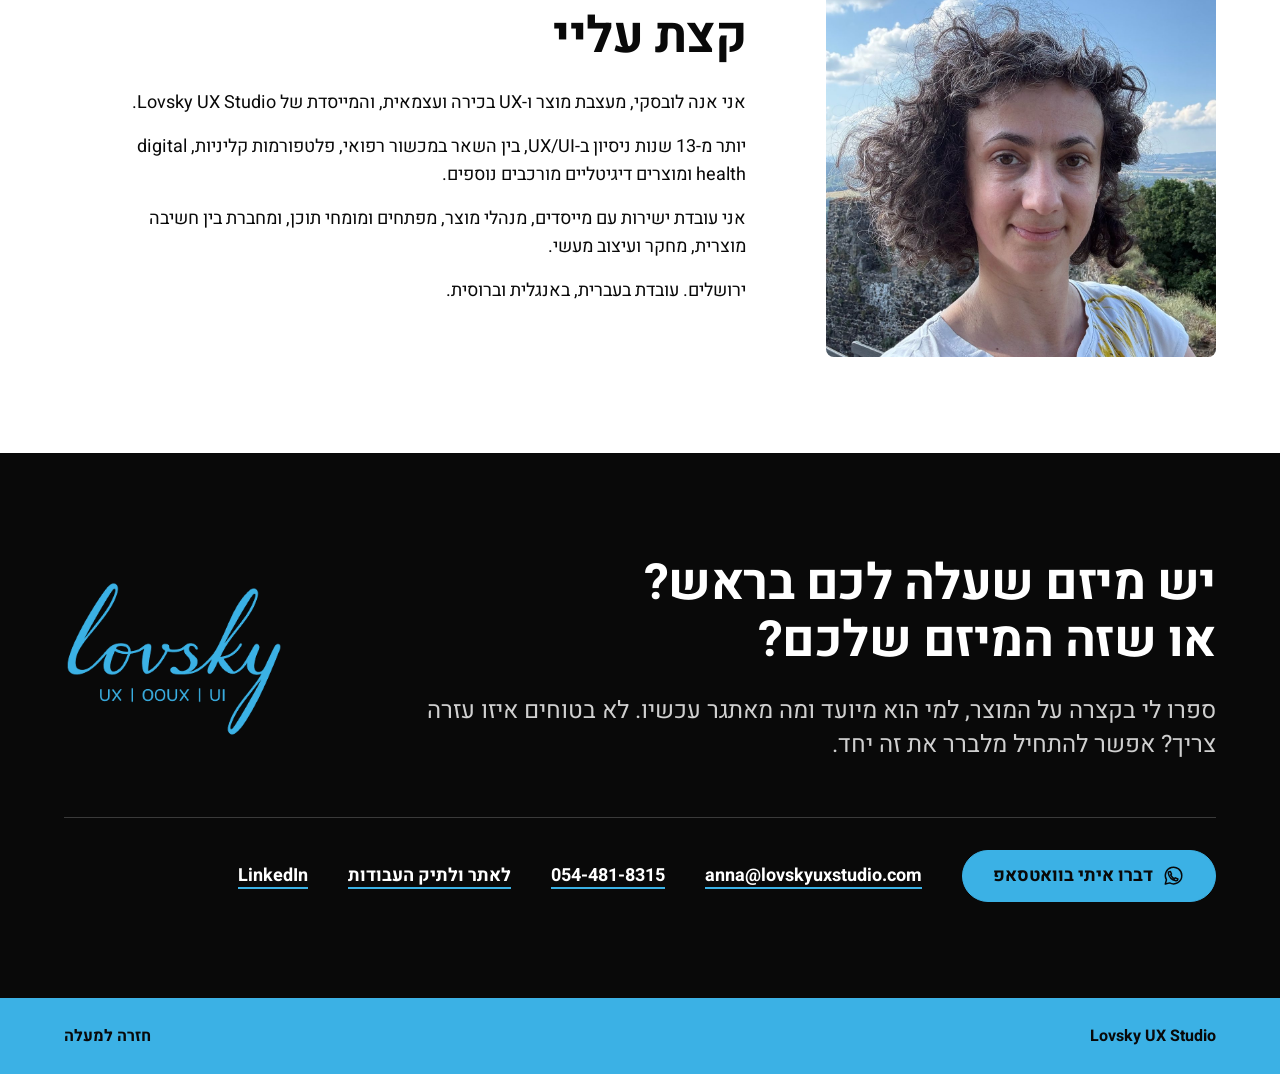
==== commit d11c1ec8: "Add files via upload" ====
--- a/index.html
+++ b/index.html
@@ -32,8 +32,8 @@
   <div class="hero-foot">
     <p class="lede">ליזמים, רופאים, חוקרים וצוותי חדשנות רפואית, משלב הרעיון ועד מוצר פעיל.</p>
     <div class="hero-side">
-      <p>אני אנה לובסקי, מעצבת מוצר ו-UX בכירה. אני נכנסת למיזם בנקודה שבה בעיה קלינית, רעיון, פרוטוטייפ או מערכת מורכבת צריכים להפוך למוצר שאפשר להבין, לבנות, לבדוק ולהשתמש בו.</p>
-      <a class="btn btn-ink" href="#match">באיזה מצב נמצא המיזם?</a>
+      <p>אנה לובסקי, מעצבת מוצר ו-UX בכירה. אני נכנסת למיזם כשבעיה קלינית, רעיון, פרוטוטייפ או מערכת מורכבת צריכים להפוך למוצר שאפשר להבין, לבנות, לבדוק ולהשתמש בו.</p>
+      <a class="btn btn-ink" href="#match">מתי כדאי לחבר אותי למיזם?</a>
     </div>
   </div>
 </section>
@@ -41,8 +41,7 @@
 <section class="band band-ink" id="match" aria-labelledby="match-title">
   <div class="wrap">
     <div class="section-head">
-      <h2 id="match-title">מתי כדאי לחבר אותי למיזם</h2>
-      <p>מצאו את המשפט שהכי קרוב למה שקורה במיזם היום, ותראו מה אני עושה במצב כזה ומה מקבלים בסוף.</p>
+      <h2 id="match-title">מתי כדאי לחבר אותי למיזם?</h2>
     </div>
 
     <div class="match" role="radiogroup" aria-labelledby="match-title">
@@ -52,11 +51,11 @@
       <article class="answer" aria-labelledby="a1-title">
         <h3 id="a1-title">פגישת חשיבה מוצרית</h3>
         <p class="answer-what">90 דקות ממוקדות: מה פותרים, עבור מי, מה כבר ידוע ומה צריך לבדוק לפני שבונים.</p>
-        <dl>
-          <div><dt>מי בדרך כלל במצב הזה</dt><dd>רופאים וחוקרים עם רעיון, ומיזמים בתחילת הדרך שעוד לא ברור להם מה בדיוק המוצר.</dd></div>
-          <div><dt>מה מקבלים בסוף</dt><dd>מסמך מסודר: החלטות, שאלות פתוחות וצעדים הבאים.</dd></div>
-          <div><dt>איך זה מתחיל</dt><dd>פגישה אחת. בלי התחייבות להמשך.</dd></div>
-        </dl>
+        <ul class="answer-facts">
+          <li>מתאים לרופאים וחוקרים עם רעיון, ומיזמים בתחילת הדרך שעוד לא ברור להם מה בדיוק המוצר.</li>
+          <li>בסוף מקבלים מסמך מסודר: החלטות, שאלות פתוחות וצעדים הבאים.</li>
+          <li>מתחילים בפגישה אחת, בלי התחייבות להמשך.</li>
+        </ul>
         <div class="answer-actions">
           <a class="btn btn-blue" href="https://api.whatsapp.com/send?phone=972544818315&amp;text=%D7%94%D7%99%D7%99%20%D7%90%D7%A0%D7%94%2C%20%D7%90%D7%A9%D7%9E%D7%97%20%D7%9C%D7%93%D7%91%D7%A8%20%D7%A2%D7%9C%20%D7%A4%D7%92%D7%99%D7%A9%D7%AA%20%D7%97%D7%A9%D7%99%D7%91%D7%94%20%D7%9E%D7%95%D7%A6%D7%A8%D7%99%D7%AA.">דברו איתי על זה</a>
           <a class="link-forward" data-forward="יש לנו בעיה קלינית ששווה לפתור, אבל מה בדיוק בונים?" href="https://api.whatsapp.com/send?text=%D7%97%D7%A9%D7%91%D7%AA%D7%99%20%D7%A2%D7%9C%D7%99%D7%9B%D7%9D%3A%20%D7%90%D7%A0%D7%94%20%D7%9C%D7%95%D7%91%D7%A1%D7%A7%D7%99%20%D7%A2%D7%95%D7%91%D7%93%D7%AA%20%D7%A2%D7%9D%20%D7%9E%D7%99%D7%96%D7%9E%D7%99%D7%9D%20%D7%A8%D7%A4%D7%95%D7%90%D7%99%D7%99%D7%9D%20%D7%91%D7%93%D7%99%D7%95%D7%A7%20%D7%91%D7%9E%D7%A6%D7%91%20%D7%94%D7%96%D7%94.">העבירו למיזם שחשבתם עליו</a>
@@ -68,11 +67,11 @@
       <article class="answer" aria-labelledby="a2-title">
         <h3 id="a2-title">הגדרת מוצר ופרוטוטייפ</h3>
         <p class="answer-what">הופכים את הכיוון למבנה מוצר ברור: מי המשתמשים, מה התהליך המרכזי, ואיך זה נראה ומתנהג בפרוטוטייפ אינטראקטיבי.</p>
-        <dl>
-          <div><dt>מי בדרך כלל במצב הזה</dt><dd>צוותים שצריכים להציג את המוצר למשקיעים, לשותפים קליניים או למשתמשים ראשונים.</dd></div>
-          <div><dt>מה מקבלים בסוף</dt><dd>מבנה מוצר, תהליכים מרכזיים ופרוטוטייפ שמתמקד בתרחישים החשובים.</dd></div>
-          <div><dt>איך זה מתחיל</dt><dd>שיחה קצרה על המיזם ועל מה שכבר קיים, ואחריה הצעה מותאמת.</dd></div>
-        </dl>
+        <ul class="answer-facts">
+          <li>מתאים לצוותים שצריכים להציג את המוצר למשקיעים, לשותפים קליניים או למשתמשים ראשונים.</li>
+          <li>בסוף מקבלים מבנה מוצר, תהליכים מרכזיים ופרוטוטייפ שמתמקד בתרחישים החשובים.</li>
+          <li>מתחילים בשיחה קצרה על המיזם ועל מה שכבר קיים, ואחריה הצעה מותאמת.</li>
+        </ul>
         <div class="answer-actions">
           <a class="btn btn-blue" href="https://api.whatsapp.com/send?phone=972544818315&amp;text=%D7%94%D7%99%D7%99%20%D7%90%D7%A0%D7%94%2C%20%D7%90%D7%A9%D7%9E%D7%97%20%D7%9C%D7%93%D7%91%D7%A8%20%D7%A2%D7%9C%20%D7%94%D7%92%D7%93%D7%A8%D7%AA%20%D7%9E%D7%95%D7%A6%D7%A8%20%D7%95%D7%A4%D7%A8%D7%95%D7%98%D7%95%D7%98%D7%99%D7%99%D7%A4.">דברו איתי על זה</a>
           <a class="link-forward" data-forward="יש לנו כיוון, וצריך משהו שאפשר לראות, להבין ולהציג." href="https://api.whatsapp.com/send?text=%D7%97%D7%A9%D7%91%D7%AA%D7%99%20%D7%A2%D7%9C%D7%99%D7%9B%D7%9D%3A%20%D7%90%D7%A0%D7%94%20%D7%9C%D7%95%D7%91%D7%A1%D7%A7%D7%99%20%D7%A2%D7%95%D7%91%D7%93%D7%AA%20%D7%A2%D7%9D%20%D7%9E%D7%99%D7%96%D7%9E%D7%99%D7%9D%20%D7%A8%D7%A4%D7%95%D7%90%D7%99%D7%99%D7%9D%20%D7%91%D7%93%D7%99%D7%95%D7%A7%20%D7%91%D7%9E%D7%A6%D7%91%20%D7%94%D7%96%D7%94.">העבירו למיזם שחשבתם עליו</a>
@@ -84,11 +83,11 @@
       <article class="answer" aria-labelledby="a3-title">
         <h3 id="a3-title">מפרוטוטייפ ל-MVP</h3>
         <p class="answer-what">בודקים שהמוצר מחזיק לפני פיילוט: תהליכים, מידע ומקרי קצה. מגדירים את גבולות ה-MVP ומעצבים את החוויה.</p>
-        <dl>
-          <div><dt>מי בדרך כלל במצב הזה</dt><dd>צוותים עם פרוטוטייפ עובד, לעיתים כזה שנבנה ב-AI, רגע לפני MVP או פיילוט.</dd></div>
-          <div><dt>מה מקבלים בסוף</dt><dd>הערכת UX מתועדפת. לפי הצורך: תהליכים משופרים, עיצוב ממשק או אפיון מפורט שאפשר לפתח ממנו.</dd></div>
-          <div><dt>איך זה מתחיל</dt><dd>שולחים לי גישה למה שנבנה, ומתחילים משיחה על מה שמרגיש לא נכון.</dd></div>
-        </dl>
+        <ul class="answer-facts">
+          <li>מתאים לצוותים עם פרוטוטייפ עובד, לעיתים כזה שנבנה ב-AI, רגע לפני MVP או פיילוט.</li>
+          <li>בסוף מקבלים הערכת UX מתועדפת, ולפי הצורך גם תהליכים משופרים, עיצוב ממשק או אפיון מפורט שאפשר לפתח ממנו.</li>
+          <li>שולחים לי גישה למה שנבנה, ומתחילים בשיחה על מה שמרגיש לא נכון.</li>
+        </ul>
         <div class="answer-actions">
           <a class="btn btn-blue" href="https://api.whatsapp.com/send?phone=972544818315&amp;text=%D7%94%D7%99%D7%99%20%D7%90%D7%A0%D7%94%2C%20%D7%91%D7%A0%D7%99%D7%A0%D7%95%20%D7%9E%D7%A9%D7%94%D7%95%20%D7%95%D7%90%D7%A9%D7%9E%D7%97%20%D7%9C%D7%93%D7%91%D7%A8%20%D7%A2%D7%9C%20%D7%94%D7%93%D7%A8%D7%9A%20%D7%9C-MVP.">דברו איתי על זה</a>
           <a class="link-forward" data-forward="כבר בנינו משהו. זה עובד, אבל משהו לא יושב." href="https://api.whatsapp.com/send?text=%D7%97%D7%A9%D7%91%D7%AA%D7%99%20%D7%A2%D7%9C%D7%99%D7%9B%D7%9D%3A%20%D7%90%D7%A0%D7%94%20%D7%9C%D7%95%D7%91%D7%A1%D7%A7%D7%99%20%D7%A2%D7%95%D7%91%D7%93%D7%AA%20%D7%A2%D7%9D%20%D7%9E%D7%99%D7%96%D7%9E%D7%99%D7%9D%20%D7%A8%D7%A4%D7%95%D7%90%D7%99%D7%99%D7%9D%20%D7%91%D7%93%D7%99%D7%95%D7%A7%20%D7%91%D7%9E%D7%A6%D7%91%20%D7%94%D7%96%D7%94.">העבירו למיזם שחשבתם עליו</a>
@@ -100,19 +99,17 @@
       <article class="answer" aria-labelledby="a4-title">
         <h3 id="a4-title">ארכיטקטורה ו-UX למערכת קלינית</h3>
         <p class="answer-what">ממפים את המערכת ומוצאים איפה החלקים לא מתחברים: מטופלים, צוות, הרשאות, מידע וסטטוסים שתלויים זה בזה.</p>
-        <dl>
-          <div><dt>מי בדרך כלל במצב הזה</dt><dd>צוותי תוכנה קלינית ומכשור רפואי, עם כמה סוגי משתמשים ותהליכים מורכבים.</dd></div>
-          <div><dt>מה מקבלים בסוף</dt><dd>לפי הצורך: ארכיטקטורת מידע, תהליכים לפי תפקיד, כללי התנהגות, עיצוב ממשק או תבניות לשימוש חוזר.</dd></div>
-          <div><dt>איך זה מתחיל</dt><dd>שיחה על המערכת ועל המקומות שבהם קשה לשנות, ואחריה הצעה מותאמת.</dd></div>
-        </dl>
+        <ul class="answer-facts">
+          <li>מתאים לצוותי תוכנה קלינית ומכשור רפואי, עם כמה סוגי משתמשים ותהליכים מורכבים.</li>
+          <li>בסוף מקבלים, לפי הצורך, ארכיטקטורת מידע, תהליכים לפי תפקיד, כללי התנהגות, עיצוב ממשק או תבניות לשימוש חוזר.</li>
+          <li>מתחילים בשיחה על המערכת ועל המקומות שבהם קשה לשנות, ואחריה הצעה מותאמת.</li>
+        </ul>
         <div class="answer-actions">
           <a class="btn btn-blue" href="https://api.whatsapp.com/send?phone=972544818315&amp;text=%D7%94%D7%99%D7%99%20%D7%90%D7%A0%D7%94%2C%20%D7%90%D7%A9%D7%9E%D7%97%20%D7%9C%D7%93%D7%91%D7%A8%20%D7%A2%D7%9C%20%D7%90%D7%A8%D7%9B%D7%99%D7%98%D7%A7%D7%98%D7%95%D7%A8%D7%94%20%D7%95-UX%20%D7%9C%D7%9E%D7%A2%D7%A8%D7%9B%D7%AA%20%D7%A7%D7%9C%D7%99%D7%A0%D7%99%D7%AA.">דברו איתי על זה</a>
           <a class="link-forward" data-forward="המוצר גדל, וכל שינוי שובר משהו אחר." href="https://api.whatsapp.com/send?text=%D7%97%D7%A9%D7%91%D7%AA%D7%99%20%D7%A2%D7%9C%D7%99%D7%9B%D7%9D%3A%20%D7%90%D7%A0%D7%94%20%D7%9C%D7%95%D7%91%D7%A1%D7%A7%D7%99%20%D7%A2%D7%95%D7%91%D7%93%D7%AA%20%D7%A2%D7%9D%20%D7%9E%D7%99%D7%96%D7%9E%D7%99%D7%9D%20%D7%A8%D7%A4%D7%95%D7%90%D7%99%D7%99%D7%9D%20%D7%91%D7%93%D7%99%D7%95%D7%A7%20%D7%91%D7%9E%D7%A6%D7%91%20%D7%94%D7%96%D7%94.">העבירו למיזם שחשבתם עליו</a>
         </div>
       </article>
     </div>
-
-    <p class="match-more">לא בטוחים איזה מצב זה? <a href="https://api.whatsapp.com/send?phone=972544818315">כתבו לי</a>, גם זו התחלה טובה לשיחה.</p>
   </div>
 </section>
 
--- a/styles.css
+++ b/styles.css
@@ -1,6 +1,9 @@
 /* Lovsky UX Studio · medical ventures landing page (Hebrew, RTL)
    Colors, radii and spacing follow the Lovsky UX Design System tokens.
    Heebo carries both headlines and body here, because Inter has no Hebrew letters.
+
+   LINES: one thickness (1px), two roles. --line-strong opens a group, --line-soft separates items.
+   Both are set by transparency, so they adapt to any background; dark bands switch them to white.
 
    TYPE SCALE: five text styles, nothing else.
    H1    page title, once            80px desktop, 38px phone, weight 800
@@ -23,7 +26,8 @@
   --ink-100:#f4f4f4;
   --paper:#ffffff;
   --yellow:#fbd34b;
-  --rule-dark:#2e2e2e;
+  --line-strong:var(--ink);
+  --line-soft:rgba(9,9,9,.2);
   --radius-md:8px;
   --pill:999px;
   --gutter:64px;
@@ -46,18 +50,19 @@
 .wrap{width:min(1200px,calc(100% - var(--gutter) * 2));margin-inline:auto}
 .sr-only{position:absolute;width:1px;height:1px;margin:-1px;padding:0;overflow:hidden;clip:rect(0 0 0 0);white-space:nowrap;border:0}
 .skip{position:absolute;width:1px;height:1px;overflow:hidden;clip:rect(0 0 0 0);white-space:nowrap}
-.skip:focus{position:fixed;z-index:10;inset-inline-start:16px;top:16px;width:auto;height:auto;clip:auto;padding:12px 16px;background:var(--paper);border:1px solid var(--ink)}
+.skip:focus{position:fixed;z-index:10;inset-inline-start:16px;top:16px;width:auto;height:auto;clip:auto;padding:12px 16px;background:var(--paper);border:1px solid var(--line-strong)}
 
 /* The five text styles */
 h1,h2{text-wrap:balance}
 h1{font-weight:800;font-size:clamp(38px,5.5vw,80px);line-height:1.08;letter-spacing:-.01em}
 h2,.step-num,.statement p{font-weight:700;font-size:clamp(32px,3.9vw,52px);line-height:1.15;letter-spacing:-.01em}
-h3,.situation{font-weight:700;font-size:24px;line-height:1.3}
+h3{font-weight:700;font-size:24px;line-height:1.3}
+.situation{font-weight:400;font-size:24px;line-height:1.35}
 .lede,.section-head p,.contact-copy p{font-weight:400;font-size:var(--lead);line-height:1.45}
-strong,dt,.proof-company,.fit-note,.link-forward,.contact-line,.match-more a{font-weight:700}
+strong,.proof-company,.fit-note,.link-forward,.contact-line{font-weight:700}
 
 /* Buttons: pill CTAs, inverse fill on hover */
-.btn{display:inline-flex;align-items:center;justify-content:center;gap:10px;min-height:52px;padding:12px 30px;border:1px solid var(--ink);border-radius:var(--pill);font:700 18px/1.2 Heebo,Arial,sans-serif;text-decoration:none;cursor:pointer;transition:background-color var(--ease),color var(--ease),border-color var(--ease)}
+.btn{display:inline-flex;align-items:center;justify-content:center;gap:10px;min-height:52px;padding:12px 30px;border:1px solid var(--line-strong);border-radius:var(--pill);font:700 18px/1.2 Heebo,Arial,sans-serif;text-decoration:none;cursor:pointer;transition:background-color var(--ease),color var(--ease),border-color var(--ease)}
 .btn-ink{background:var(--ink);color:var(--paper)}
 .btn-ink:hover{background:var(--paper);color:var(--ink)}
 .btn-outline{background:transparent;color:var(--ink)}
@@ -68,48 +73,49 @@
 .wa{width:22px;height:22px;flex:none}
 
 /* Text links */
-.link-forward,.contact-line,.match-more a{display:inline-flex;align-items:center;min-height:44px;text-decoration:underline;text-decoration-color:var(--blue);text-decoration-thickness:2px;text-underline-offset:6px;transition:text-decoration-color var(--ease),color var(--ease)}
+.link-forward,.contact-line{display:inline-flex;align-items:center;min-height:44px;text-decoration:underline;text-decoration-color:var(--blue);text-decoration-thickness:2px;text-underline-offset:6px;transition:text-decoration-color var(--ease),color var(--ease)}
 .link-forward:hover{text-decoration-color:var(--ink)}
-.band-ink .contact-line:hover,.match-more a:hover{color:var(--blue)}
+.band-ink .contact-line:hover{color:var(--blue)}
 
 /* Masthead */
-.masthead{display:flex;align-items:center;gap:32px;min-height:112px;border-bottom:1px solid var(--ink-200)}
-.brand img{width:76px;height:76px;object-fit:contain}
+.masthead{display:flex;align-items:center;gap:32px;padding-block:24px}
+.brand{display:block;line-height:0}
+.brand img{width:120px;height:120px;object-fit:contain}
 .discipline{font-size:16px;line-height:1.45;color:var(--ink-700)}
 .masthead-cta{margin-inline-start:auto}
 
 /* Hero */
-.hero{padding-block:80px 88px}
+.hero{padding-block:56px 88px}
 .mark{white-space:nowrap;background-image:linear-gradient(var(--blue),var(--blue));background-repeat:no-repeat;background-size:100% .34em;background-position:0 88%}
-.hero-foot{display:grid;grid-template-columns:minmax(0,5fr) minmax(0,6fr);gap:32px 64px;align-items:start;margin-top:56px;padding-top:32px;border-top:1px solid var(--ink)}
-.hero-side p{max-width:34em}
+.hero-foot{display:grid;grid-template-columns:minmax(0,5fr) minmax(0,6fr);gap:32px 64px;align-items:start;margin-top:56px;padding-top:32px;border-top:1px solid var(--line-strong)}
+.hero-side p{max-width:30em;font-size:var(--lead);line-height:1.45}
 .hero-side .btn{margin-top:28px}
 
 /* Sections and bands */
 .page-section{padding-block:var(--band-pad)}
 .band{padding-block:var(--band-pad)}
-.band-ink{background:var(--ink);color:var(--paper)}
+.band-ink{background:var(--ink);color:var(--paper);--line-strong:var(--paper);--line-soft:rgba(255,255,255,.2)}
+.answer{--line-strong:var(--ink);--line-soft:rgba(9,9,9,.2)}
 .band-yellow{background:var(--yellow)}
 .section-head{display:grid;gap:16px;max-width:900px;margin-bottom:48px}
 
 /* Match: pick the sentence, see the answer */
 .match{display:grid;grid-template-columns:minmax(0,5fr) minmax(0,6fr);column-gap:56px;align-items:start}
-.situation{grid-column:1;display:block;padding:28px 0;border-top:1px solid var(--rule-dark);color:var(--ink-400);cursor:pointer;transition:color var(--ease)}
+.situation{grid-column:1;display:block;padding:28px 0;border-top:1px solid var(--line-soft);color:var(--ink-400);cursor:pointer;transition:color var(--ease)}
 .situation:nth-of-type(1){grid-row:1}
 .situation:nth-of-type(2){grid-row:2}
 .situation:nth-of-type(3){grid-row:3}
-.situation:nth-of-type(4){grid-row:4;border-bottom:1px solid var(--rule-dark)}
+.situation:nth-of-type(4){grid-row:4;border-bottom:1px solid var(--line-soft)}
 .situation em{font-style:normal;display:block}
 .situation:hover{color:var(--paper)}
 input:checked + .situation{color:var(--paper)}
 input:checked + .situation em{color:var(--blue)}
+.answer-facts{margin-top:24px;border-top:1px solid var(--line-strong)}
+.answer-facts li{padding:14px 0;border-bottom:1px solid var(--line-soft)}
 .answer{grid-column:2;grid-row:1 / span 5;display:none;padding:40px;border-radius:var(--radius-md);background:var(--paper);color:var(--ink)}
 input:checked + .situation + .answer{display:block}
 .answer-what{margin-top:12px}
-.answer dl{margin-top:24px;border-top:1px solid var(--ink)}
-.answer dl div{padding:16px 0;border-bottom:1px solid var(--ink-200)}
 .answer-actions{display:flex;flex-wrap:wrap;align-items:center;gap:12px 28px;margin-top:28px}
-.match-more{margin-top:40px}
 
 /* Proof */
 .proof{display:grid;grid-template-columns:repeat(3,minmax(0,1fr));gap:32px}
@@ -117,7 +123,7 @@
 .proof-image img{width:100%;height:100%;object-fit:cover}
 .proof-image-contain{padding:20px}
 .proof-image-contain img{object-fit:contain}
-.proof-image-mark{display:flex;align-items:center;justify-content:center;background:var(--paper);border:1px solid var(--ink-200)}
+.proof-image-mark{display:flex;align-items:center;justify-content:center;background:var(--paper);border:1px solid var(--line-soft)}
 .proof-image-mark img{width:26%;height:auto}
 .proof-card h3{margin-top:20px}
 .proof-company{margin-top:8px;text-align:right}
@@ -125,14 +131,13 @@
 
 /* Fit: what I am, what I am not */
 .fit{display:grid;grid-template-columns:minmax(0,6fr) minmax(0,5fr);gap:48px 80px}
-.fit-list{display:grid;gap:14px;margin-top:28px}
-.fit-list li{position:relative;padding-inline-start:28px}
-.fit-list li::before{content:"";position:absolute;inset-inline-start:0;top:.55em;width:10px;height:10px;border-radius:50%;background:var(--ink)}
-.fit-note{margin-top:24px;padding-top:20px;border-top:1px solid var(--ink)}
+.fit-list{margin-top:28px;border-top:1px solid var(--line-strong)}
+.fit-list li{padding:14px 0;border-bottom:1px solid var(--line-soft)}
+.fit-note{margin-top:24px}
 
 /* Referral steps */
 .steps{display:grid;grid-template-columns:repeat(3,minmax(0,1fr));gap:32px}
-.steps li{padding-top:20px;border-top:1px solid var(--ink)}
+.steps li{padding-top:20px;border-top:1px solid var(--line-strong)}
 .step-num{display:block}
 .steps h3{margin-top:12px}
 .steps p{margin-top:8px}
@@ -146,7 +151,7 @@
 .lens-stick{display:grid;grid-template-columns:minmax(0,1fr) minmax(0,1fr);gap:48px 64px;align-items:center}
 .lens-copy h2{margin-bottom:24px}
 .lens-list{display:grid;gap:20px;order:2}
-.lens-item{padding-top:16px;border-top:1px solid var(--ink-200)}
+.lens-item{padding-top:16px;border-top:1px solid var(--line-soft)}
 .lens-item p{margin-top:6px}
 .lens-svg{display:block;width:100%;max-width:520px;height:auto;margin-inline:auto;overflow:visible}
 .lens-svg path,.lens-svg rect,.lens-svg circle{fill:none;stroke:var(--c,var(--ink));stroke-width:1.25;stroke-linecap:round;stroke-linejoin:round;transition:stroke var(--slow),fill var(--slow)}
@@ -212,7 +217,7 @@
 .contact-copy{display:grid;gap:24px;max-width:820px}
 .contact-copy p{color:var(--ink-200)}
 .contact-logo{width:220px;height:220px;object-fit:contain}
-.contact-actions{display:flex;flex-wrap:wrap;align-items:center;gap:12px 40px;margin-top:48px;padding-top:32px;border-top:1px solid var(--rule-dark)}
+.contact-actions{display:flex;flex-wrap:wrap;align-items:center;gap:12px 40px;margin-top:48px;padding-top:32px;border-top:1px solid var(--line-soft)}
 
 /* Footer */
 .footer{background:var(--blue);padding-block:16px;font-size:16px;font-weight:700}
@@ -234,7 +239,7 @@
 /* Below 900px the picker turns into a plain list: every sentence with its answer under it, nothing hidden */
 @media (max-width:899px){
   .match{display:block}
-  .situation{padding:28px 0 16px;border:0;border-top:1px solid var(--rule-dark);color:var(--paper);cursor:default}
+  .situation{padding:28px 0 16px;border:0;border-top:1px solid var(--line-soft);color:var(--paper);cursor:default}
   .situation:nth-of-type(4){border-bottom:0}
   .situation em{color:var(--blue)}
   .answer{display:block;margin-bottom:28px;padding:28px}
@@ -259,8 +264,8 @@
 /* Phone */
 @media (max-width:600px){
   :root{--gutter:20px;--band-pad:56px}
-  .masthead{gap:16px;min-height:88px}
-  .brand img{width:60px;height:60px}
+  .masthead{gap:16px;padding-block:16px}
+  .brand img{width:88px;height:88px}
   .discipline{display:none}
   .hero{padding-block:48px 56px}
   .hero-foot{margin-top:36px}
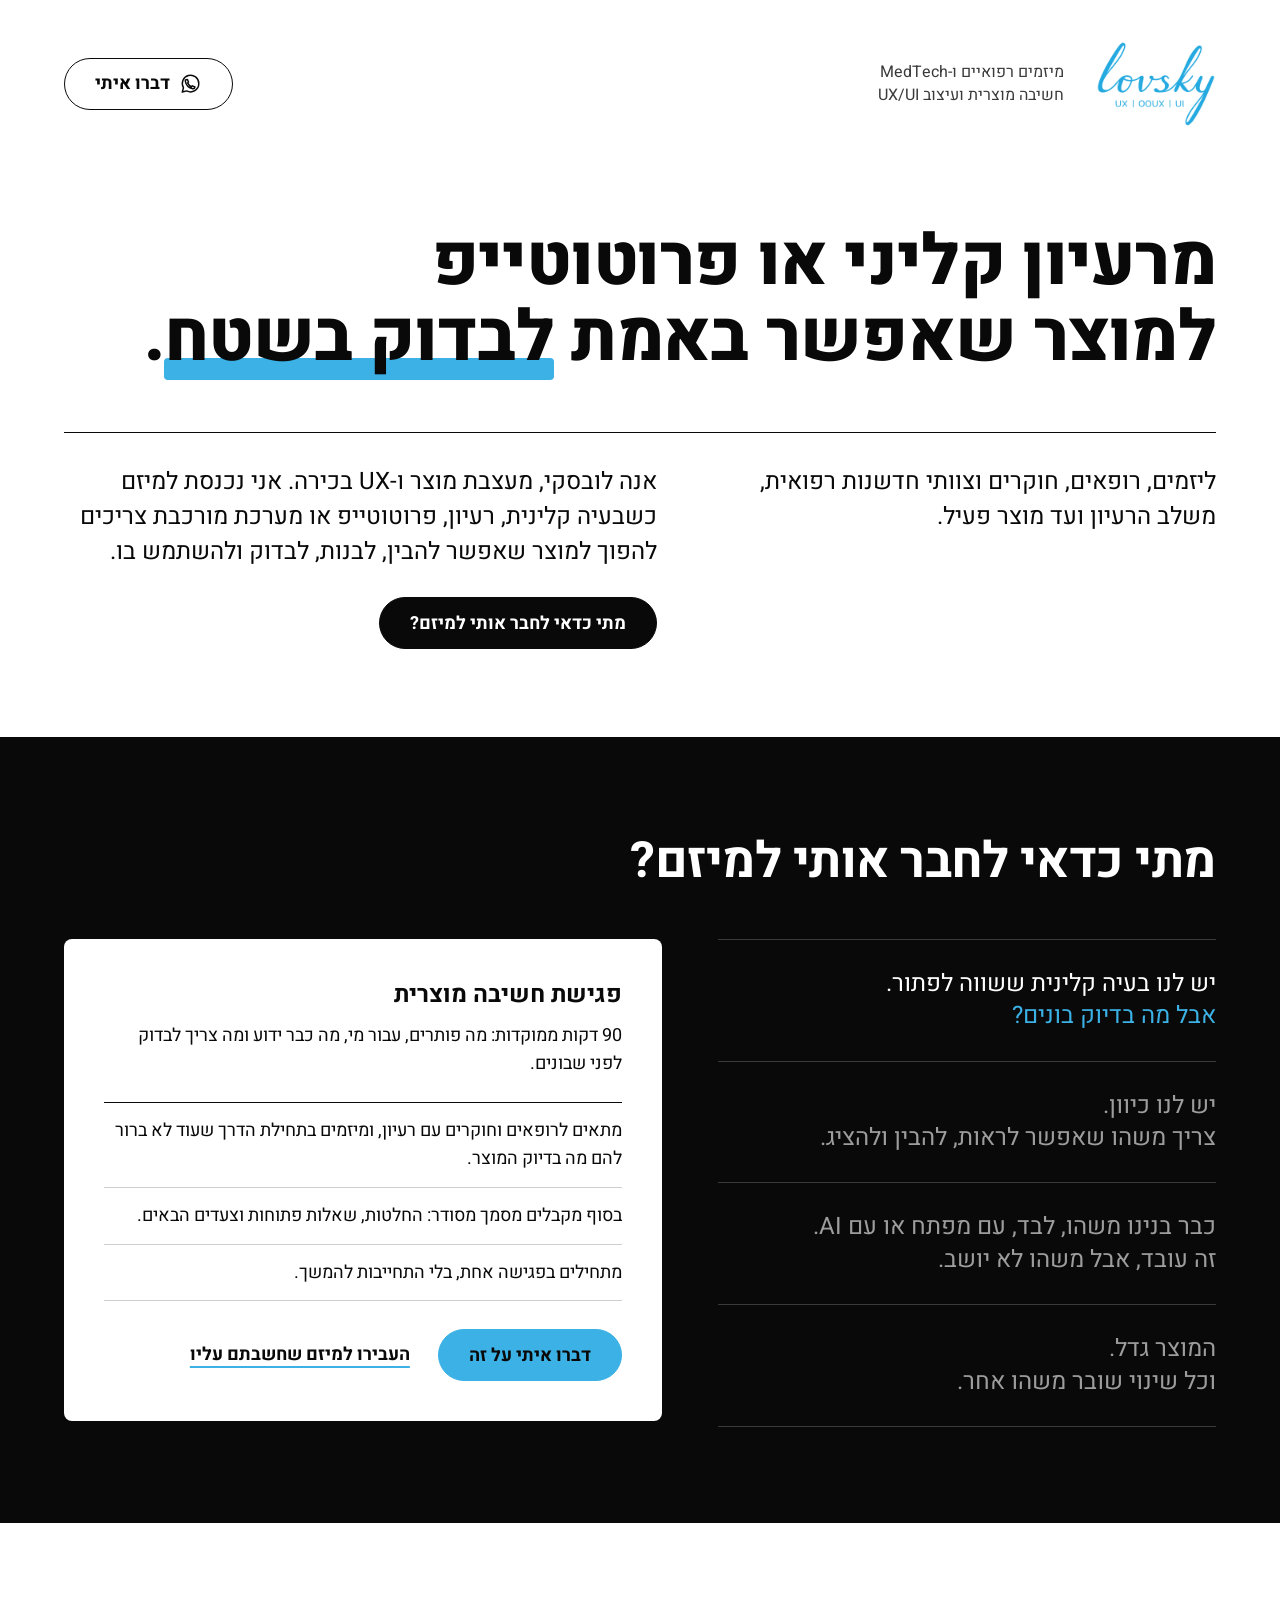
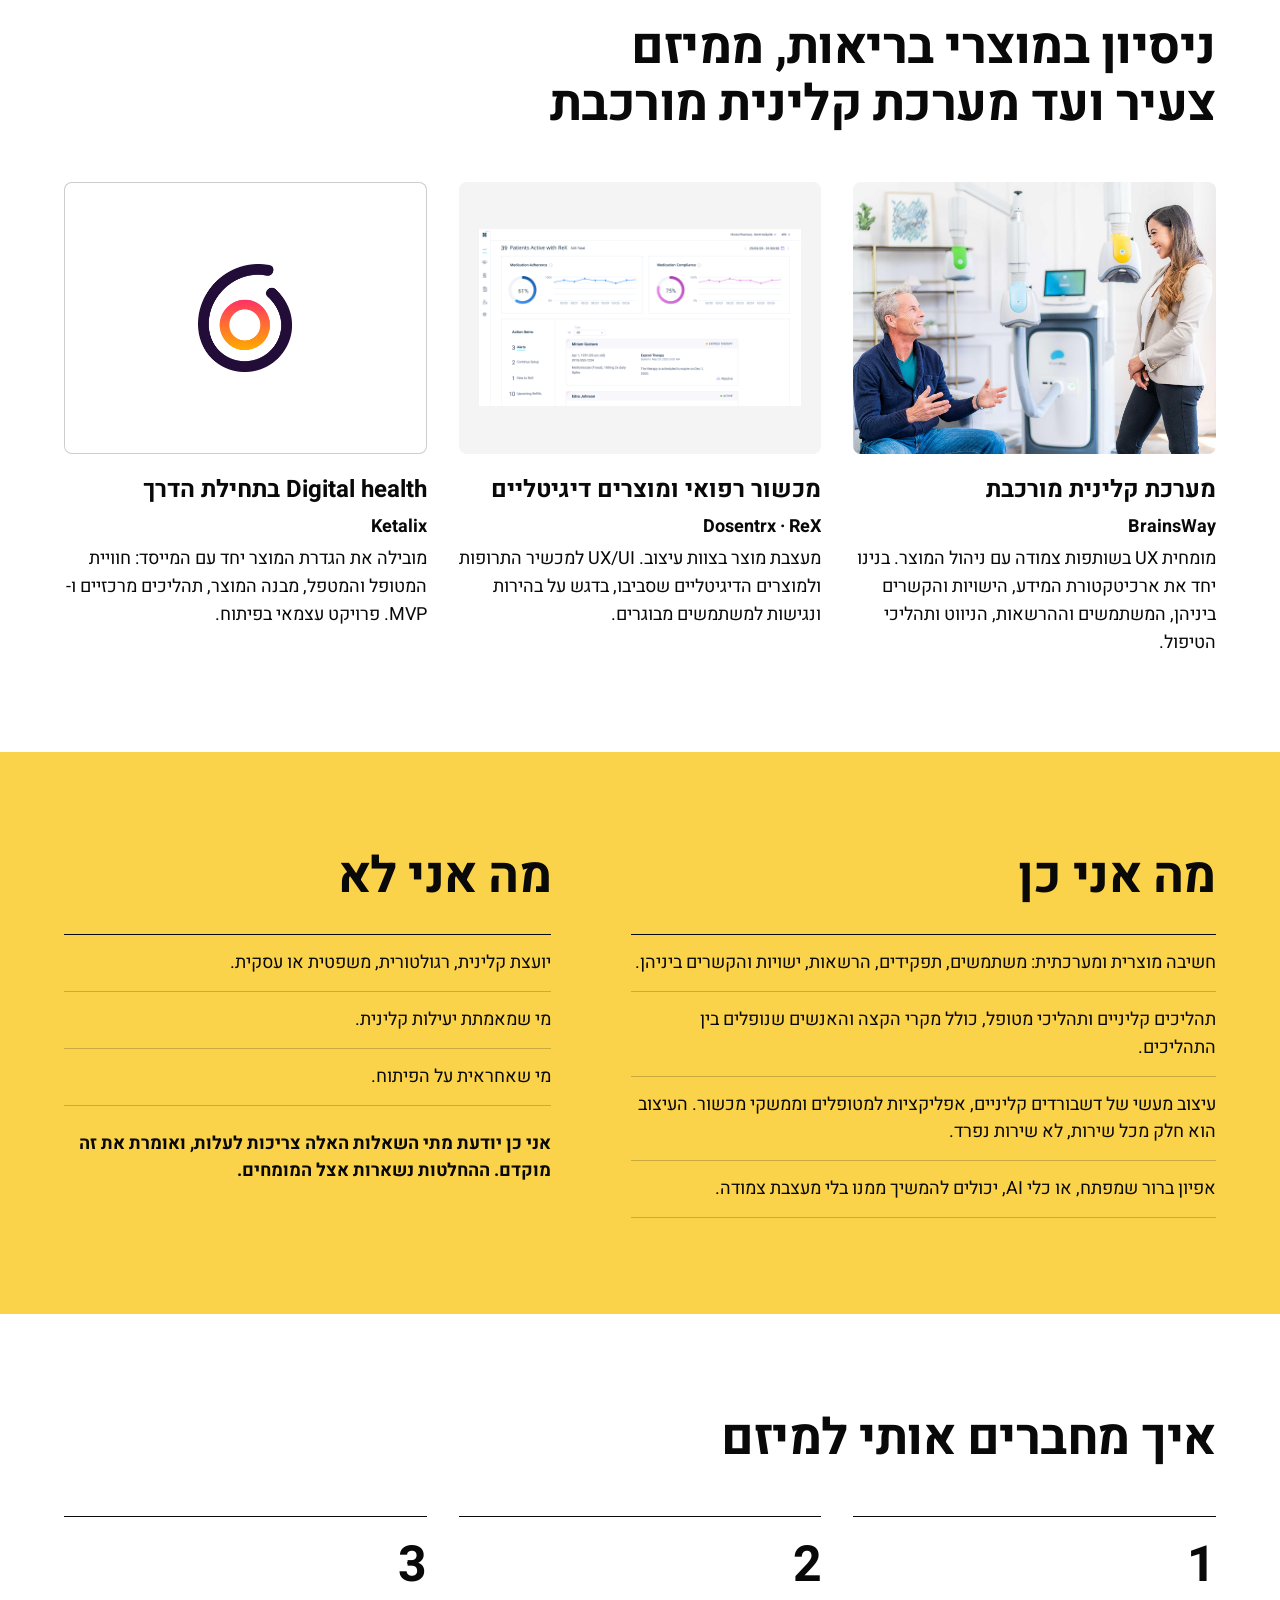
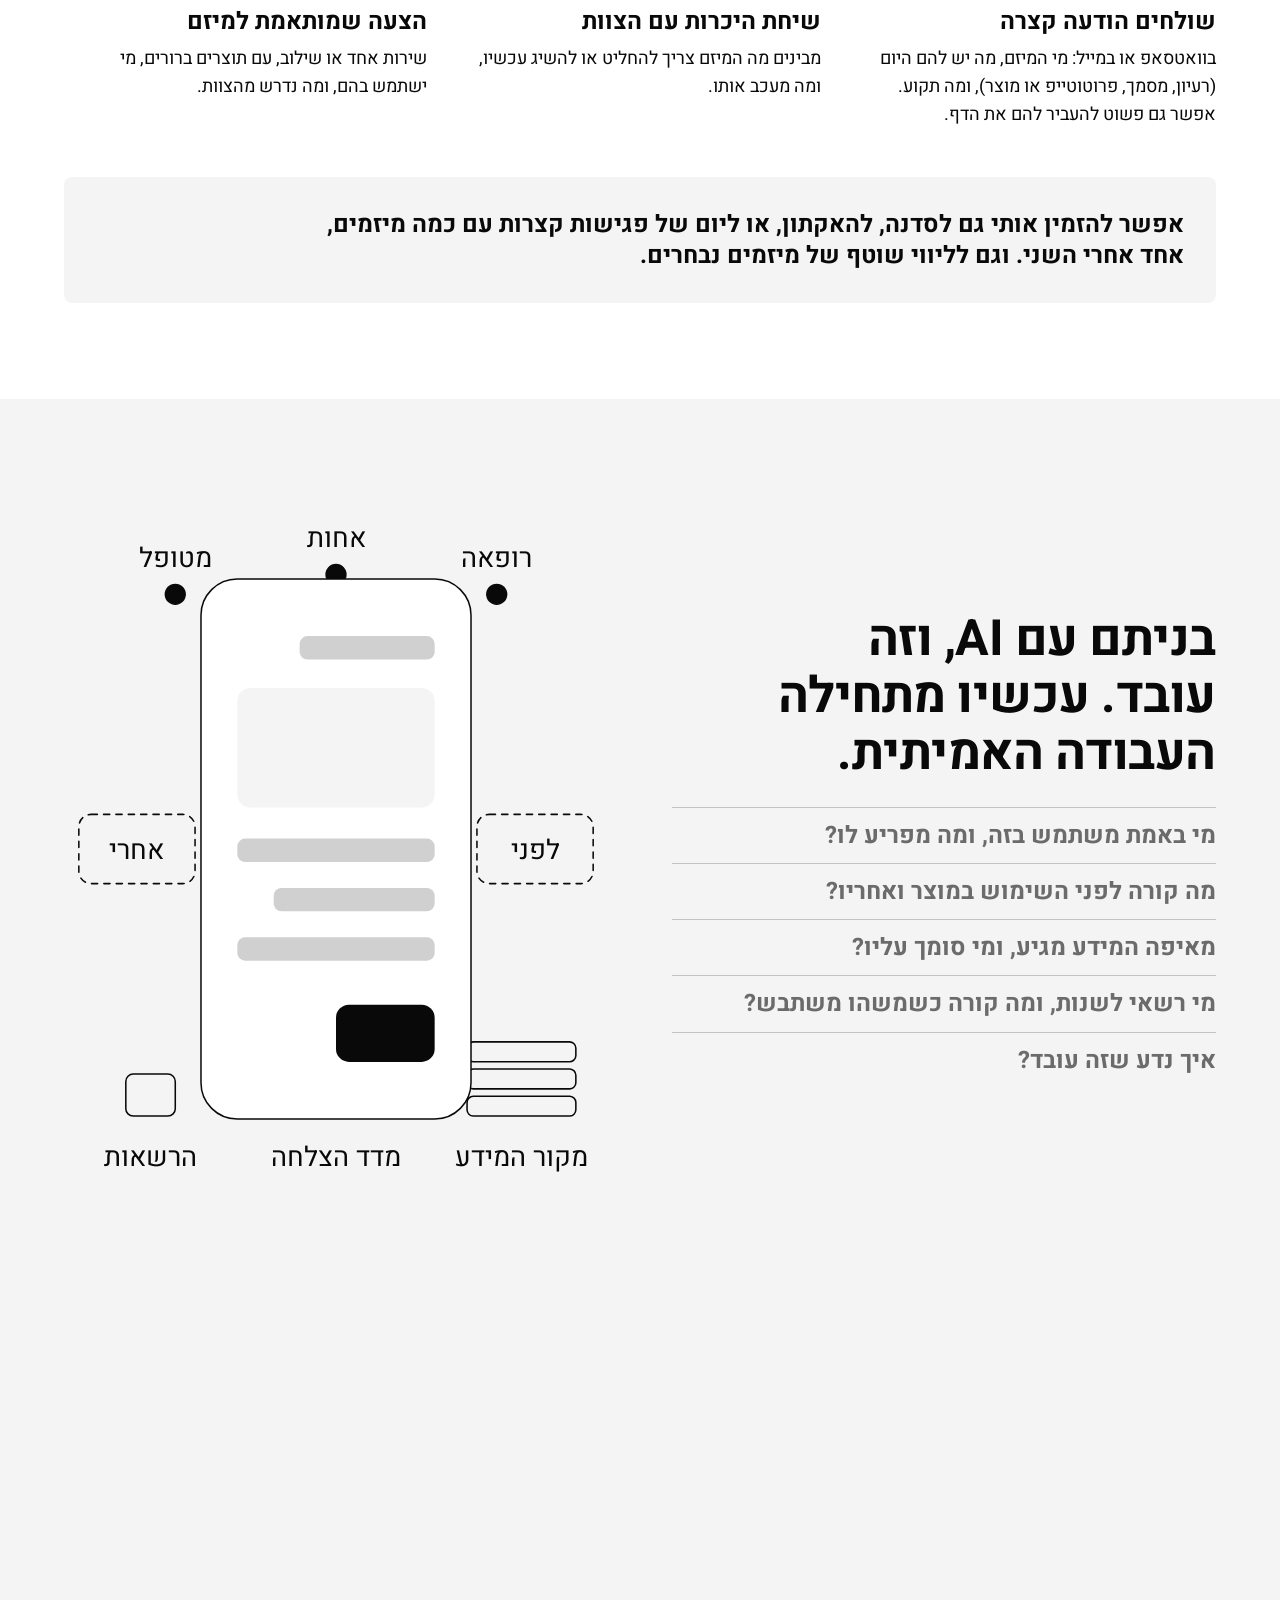
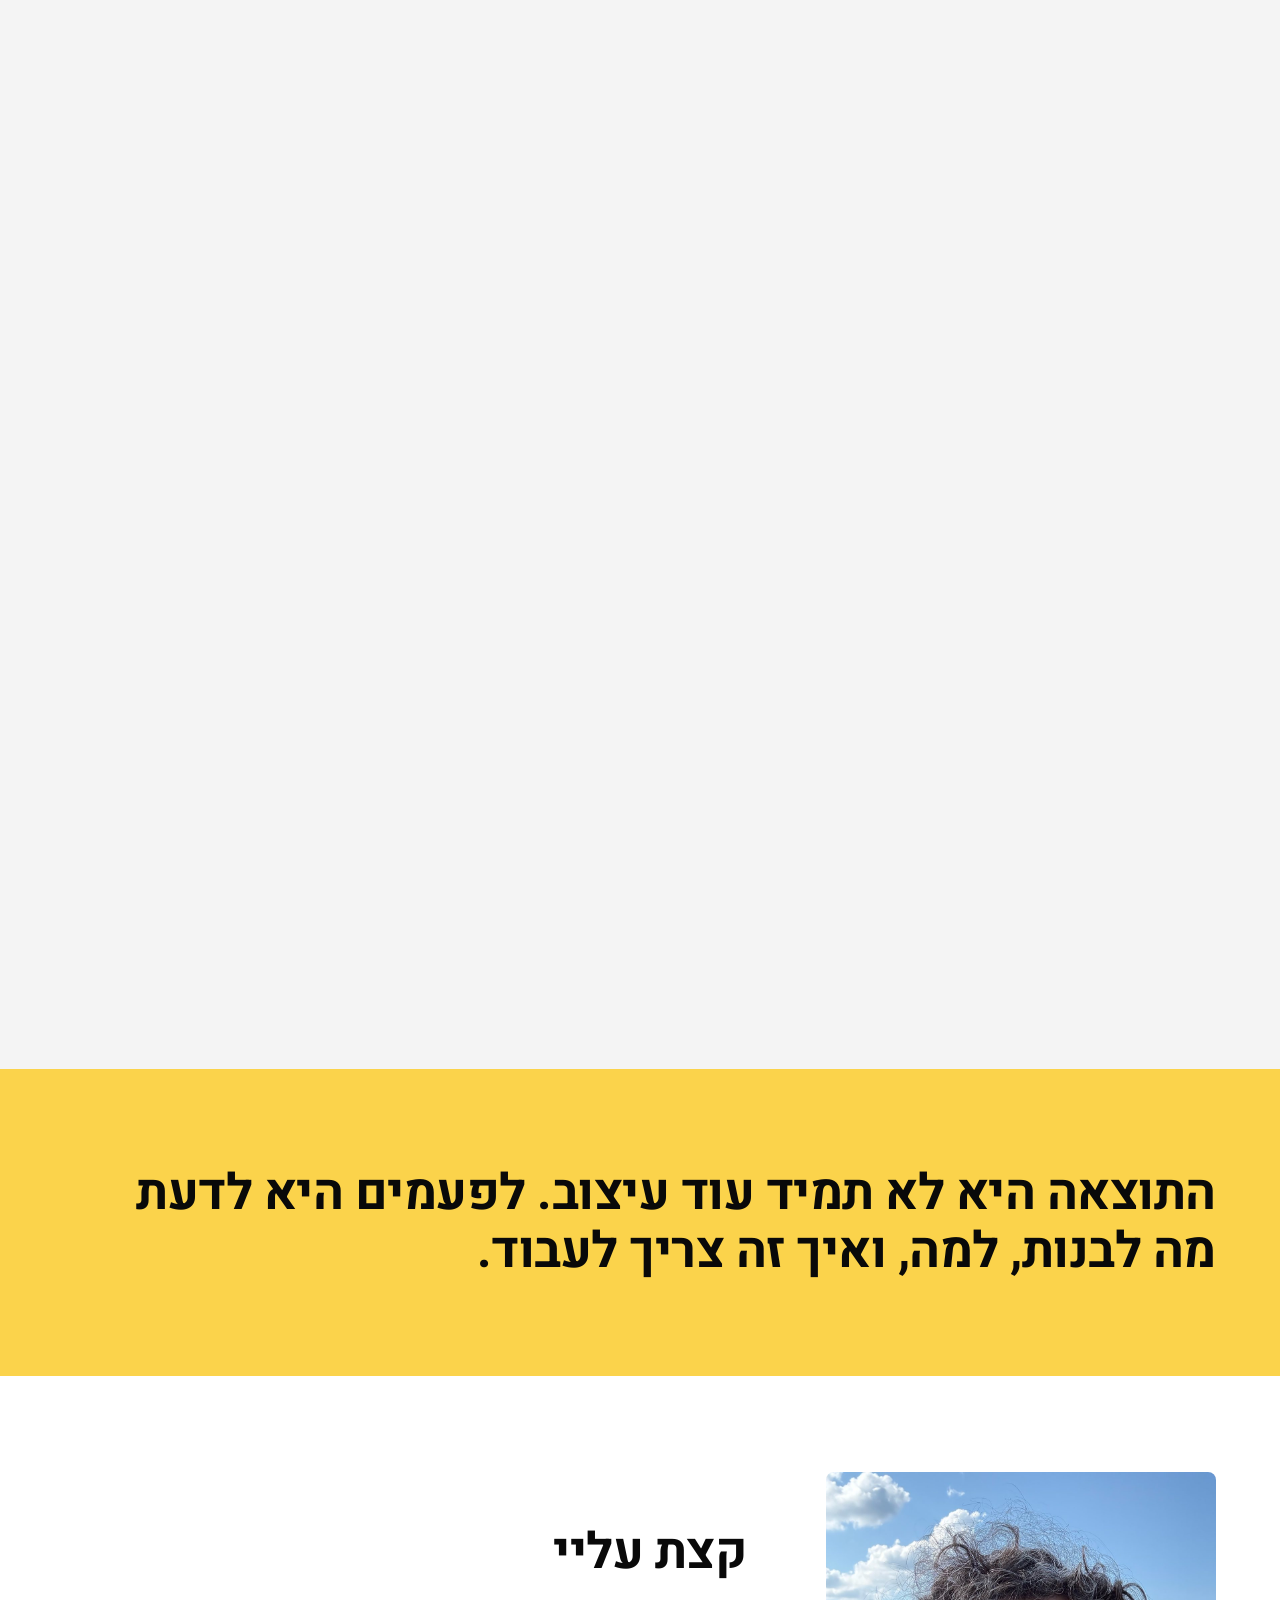
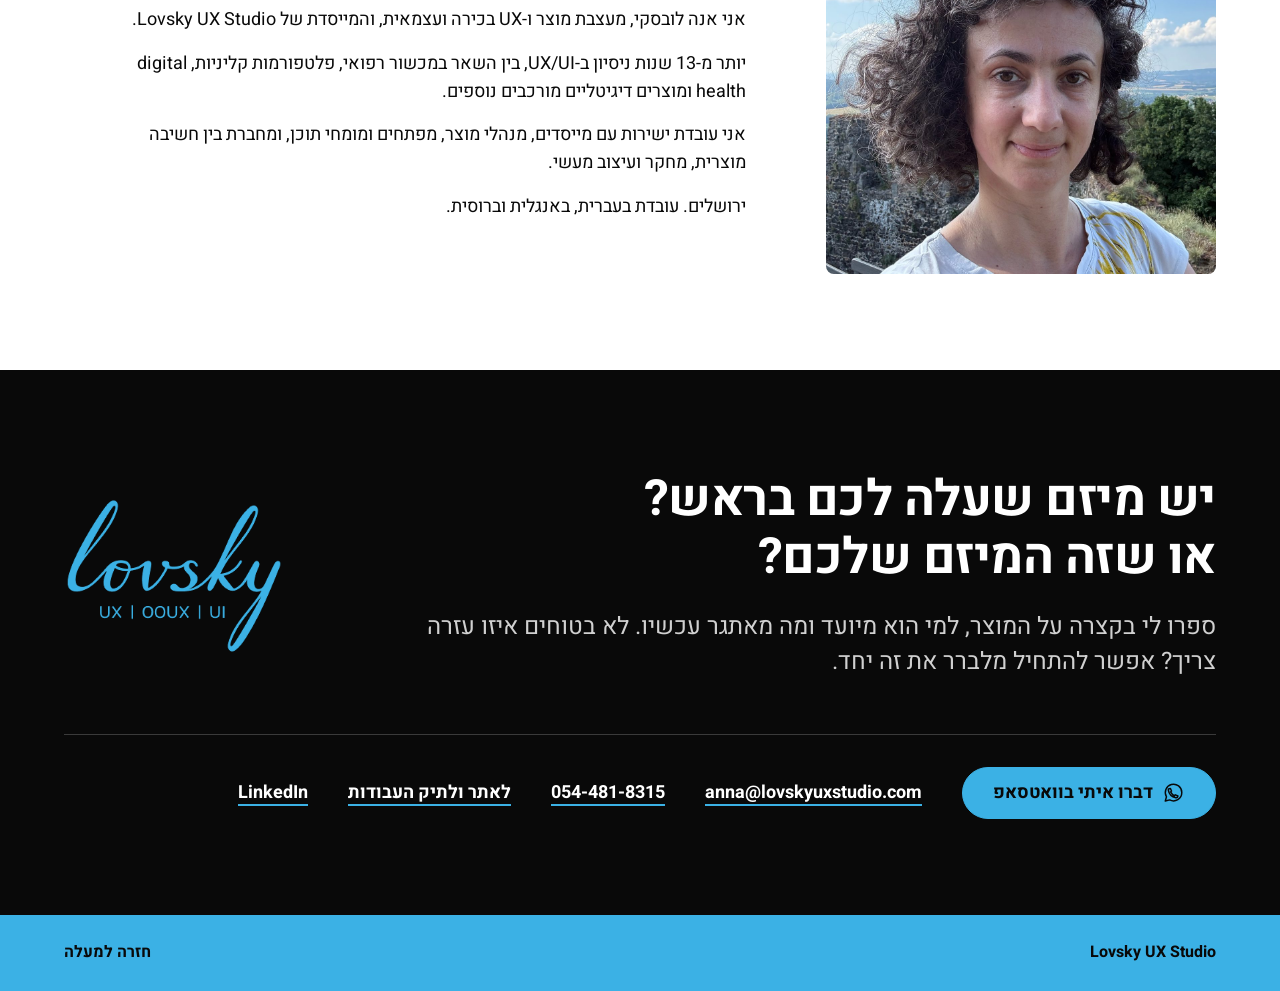
==== commit ff0eae68: "Add files via upload" ====
--- a/index.html
+++ b/index.html
@@ -165,7 +165,6 @@
 <section class="wrap page-section" aria-labelledby="refer-title">
   <div class="section-head">
     <h2 id="refer-title">איך מחברים אותי למיזם</h2>
-    <p>למנהלי תוכניות, אקסלרטורים ומנטורים: שלושה צעדים, בלי טפסים.</p>
   </div>
   <ol class="steps">
     <li><span class="step-num">1</span><h3>שולחים הודעה קצרה</h3><p>בוואטסאפ או במייל: מי המיזם, מה יש להם היום (רעיון, מסמך, פרוטוטייפ או מוצר), ומה תקוע. אפשר גם פשוט להעביר להם את הדף.</p></li>
@@ -173,8 +172,7 @@
     <li><span class="step-num">3</span><h3>הצעה שמותאמת למיזם</h3><p>שירות אחד או שילוב, עם תוצרים ברורים, מי ישתמש בהם, ומה נדרש מהצוות.</p></li>
   </ol>
   <div class="programs">
-    <h3>וגם ברמת התוכנית</h3>
-    <p>אפשר להזמין אותי גם לסדנה, להאקתון, או ליום של פגישות קצרות עם כמה מיזמים, אחד אחרי השני. וגם לליווי שוטף של מיזמים נבחרים.</p>
+    <h3>אפשר להזמין אותי גם לסדנה, להאקתון, או ליום של פגישות קצרות עם כמה מיזמים, אחד אחרי השני. וגם לליווי שוטף של מיזמים נבחרים.</h3>
   </div>
 </section>
 
--- a/styles.css
+++ b/styles.css
@@ -86,7 +86,8 @@
 
 /* Hero */
 .hero{padding-block:56px 88px}
-.mark{white-space:nowrap;background-image:linear-gradient(var(--blue),var(--blue));background-repeat:no-repeat;background-size:100% .34em;background-position:0 88%}
+.mark{white-space:nowrap;position:relative;isolation:isolate}
+.mark::after{content:"";position:absolute;inset-inline:0;bottom:.14em;height:.32em;border-radius:4px;background:var(--blue);z-index:-1}
 .hero-foot{display:grid;grid-template-columns:minmax(0,5fr) minmax(0,6fr);gap:32px 64px;align-items:start;margin-top:56px;padding-top:32px;border-top:1px solid var(--line-strong)}
 .hero-side p{max-width:30em;font-size:var(--lead);line-height:1.45}
 .hero-side .btn{margin-top:28px}
@@ -142,7 +143,7 @@
 .steps h3{margin-top:12px}
 .steps p{margin-top:8px}
 .programs{margin-top:48px;padding:32px;border-radius:var(--radius-md);background:var(--ink-100)}
-.programs p{margin-top:8px;max-width:44em}
+.programs h3{max-width:36em}
 
 /* How I work: one screen, and everything around it.
    Default (no JavaScript, reduced motion, very short screens): the final picture and all five lenses.
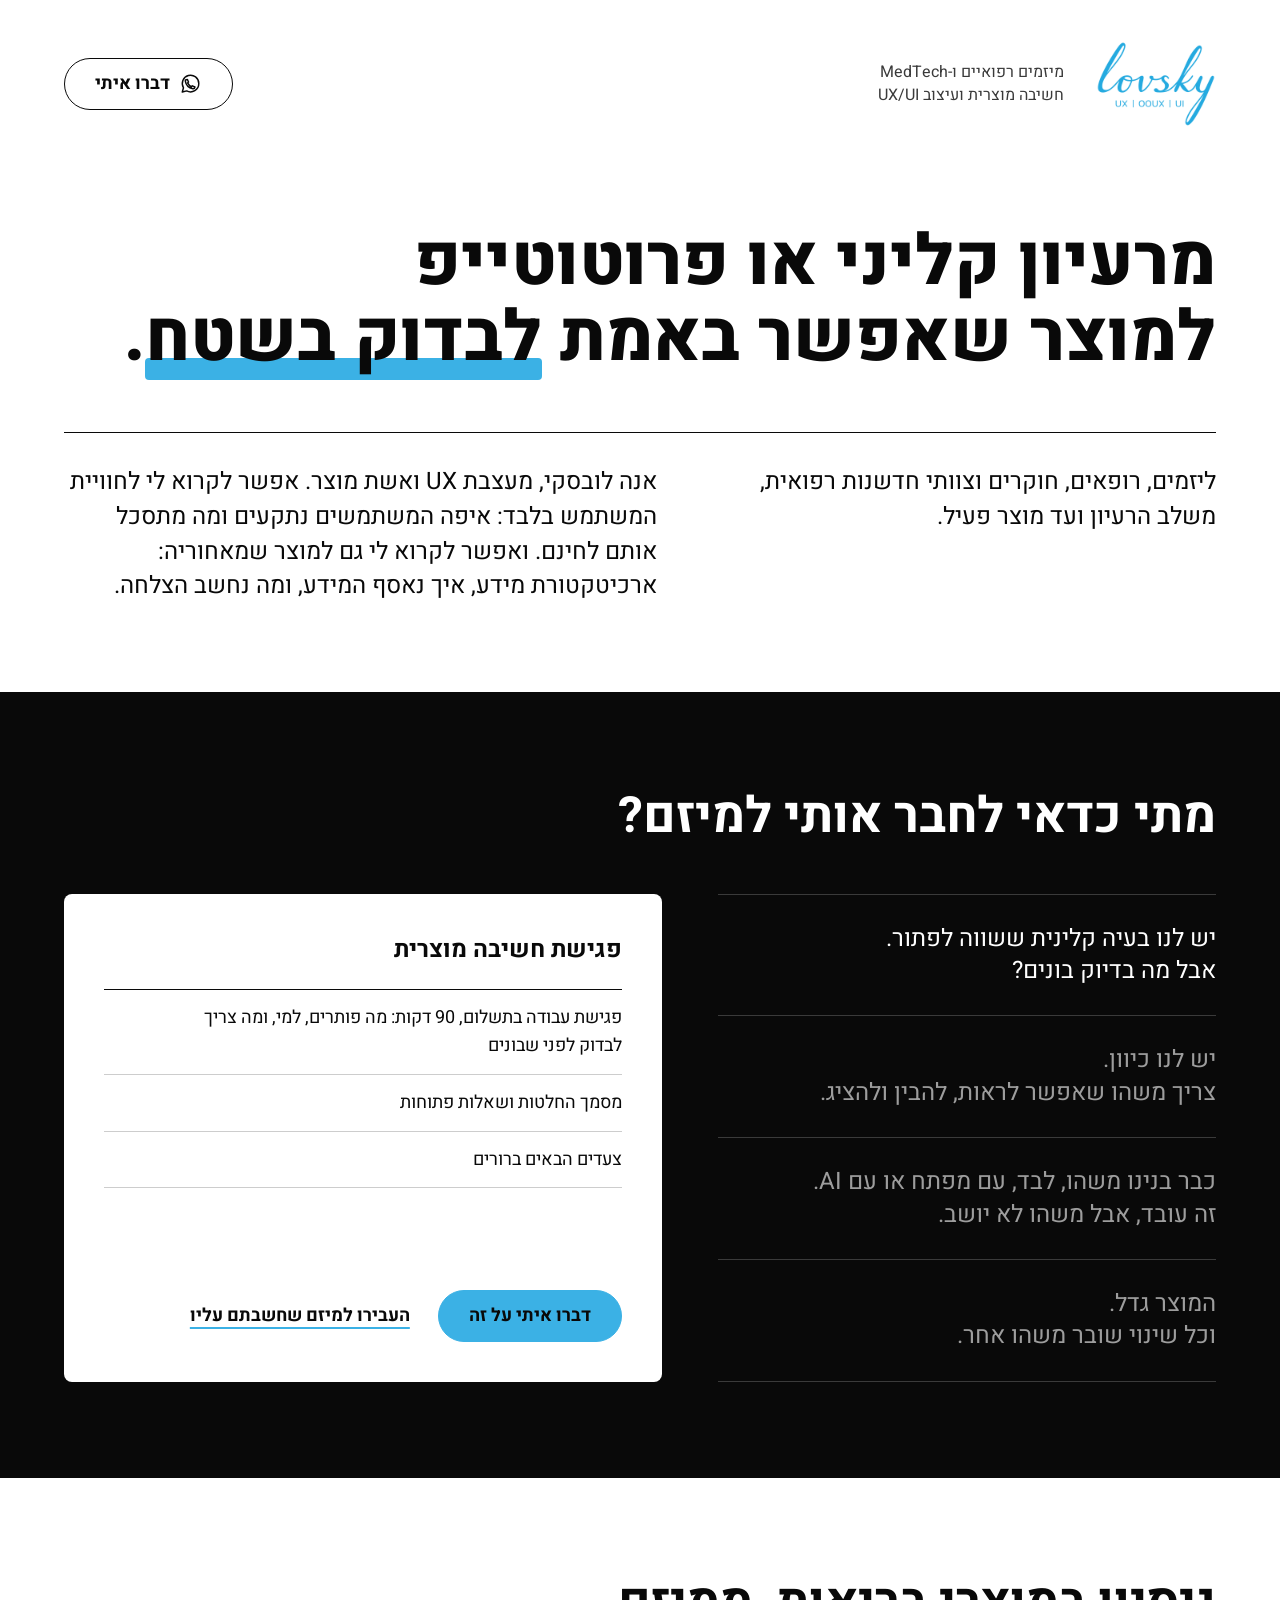
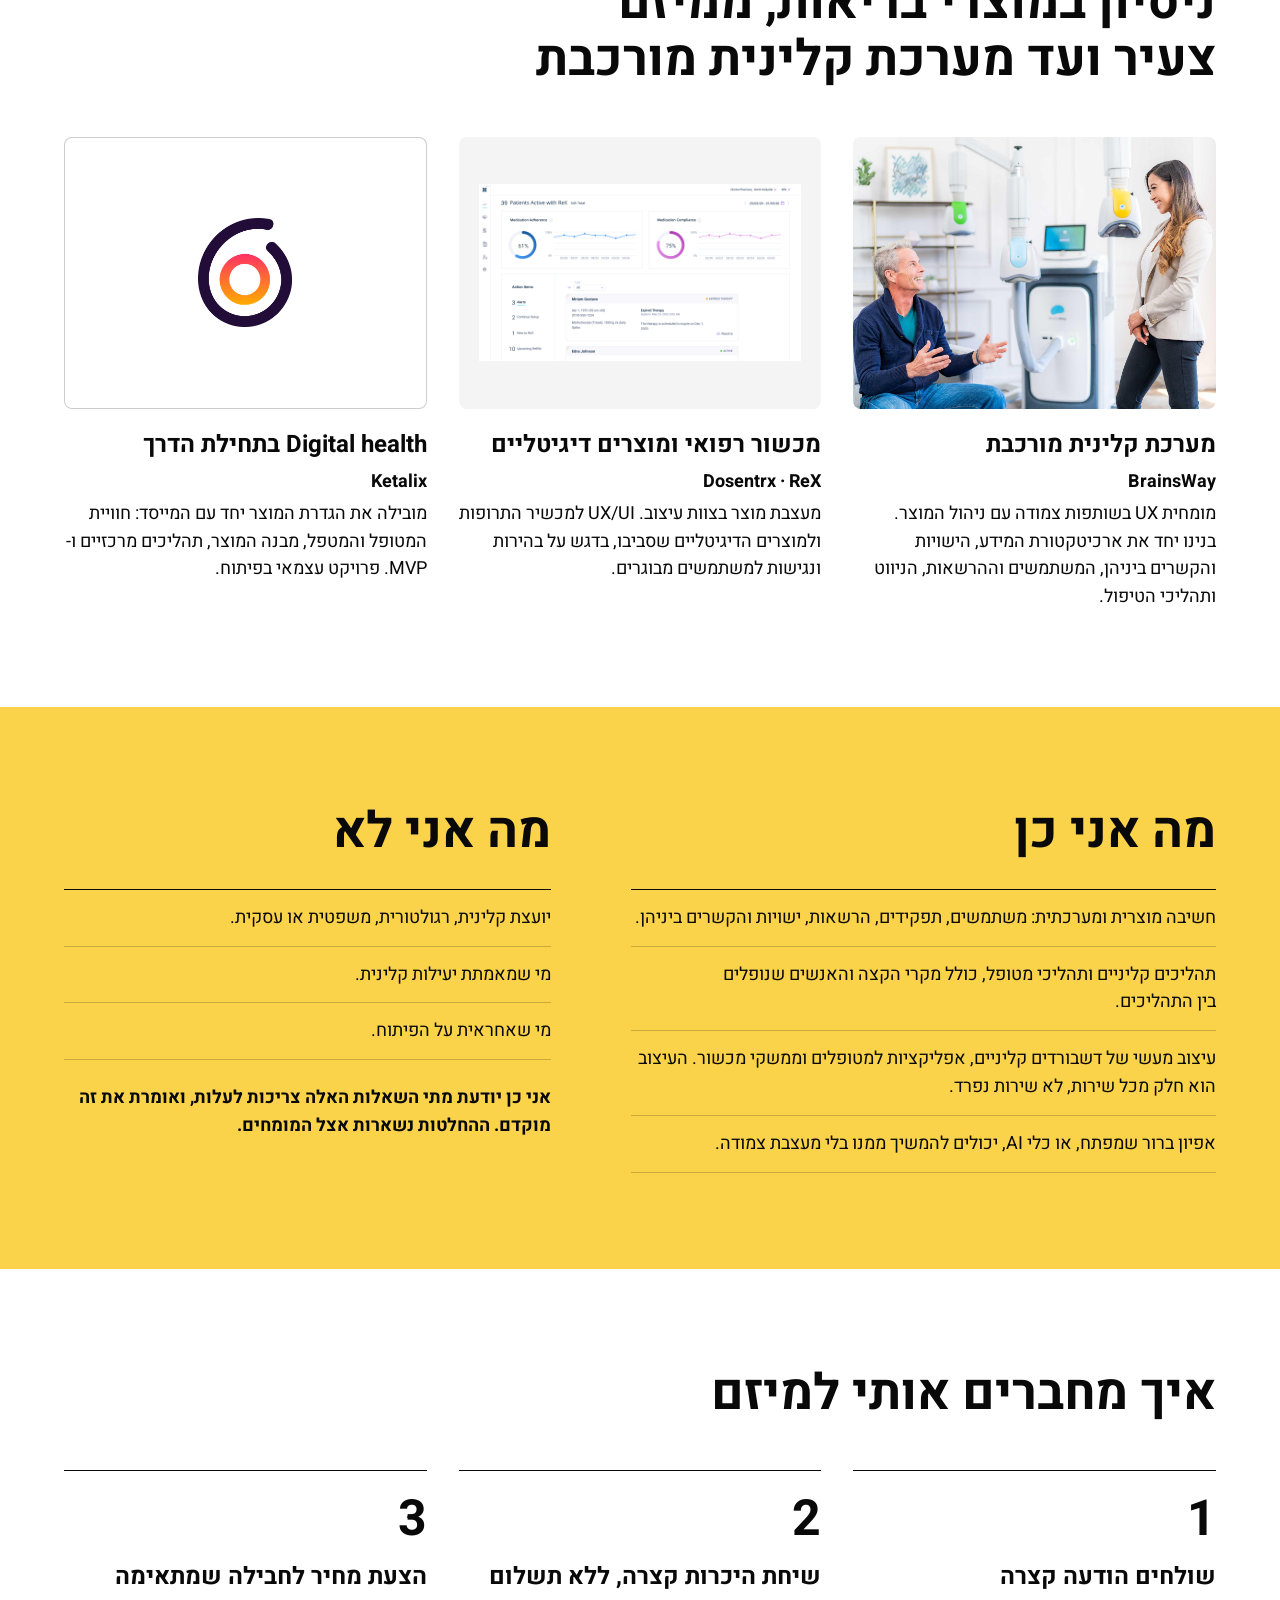
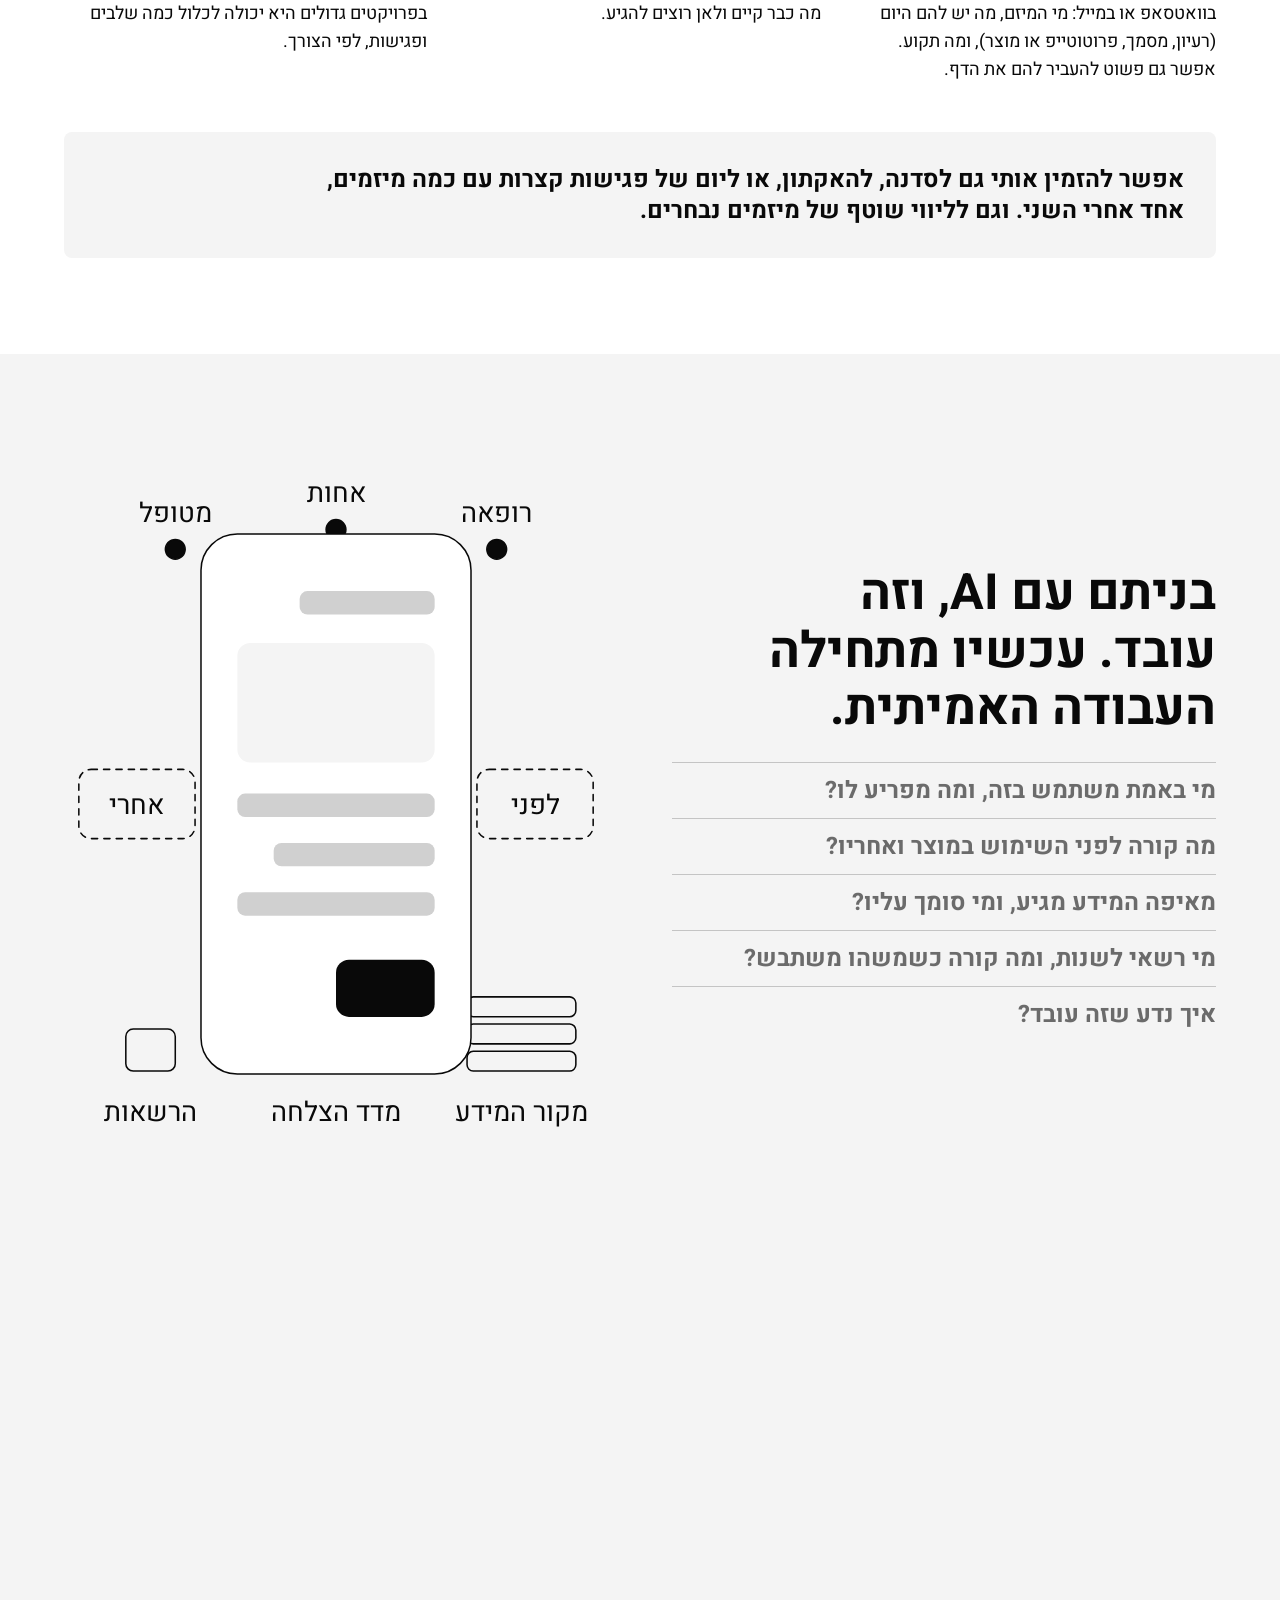
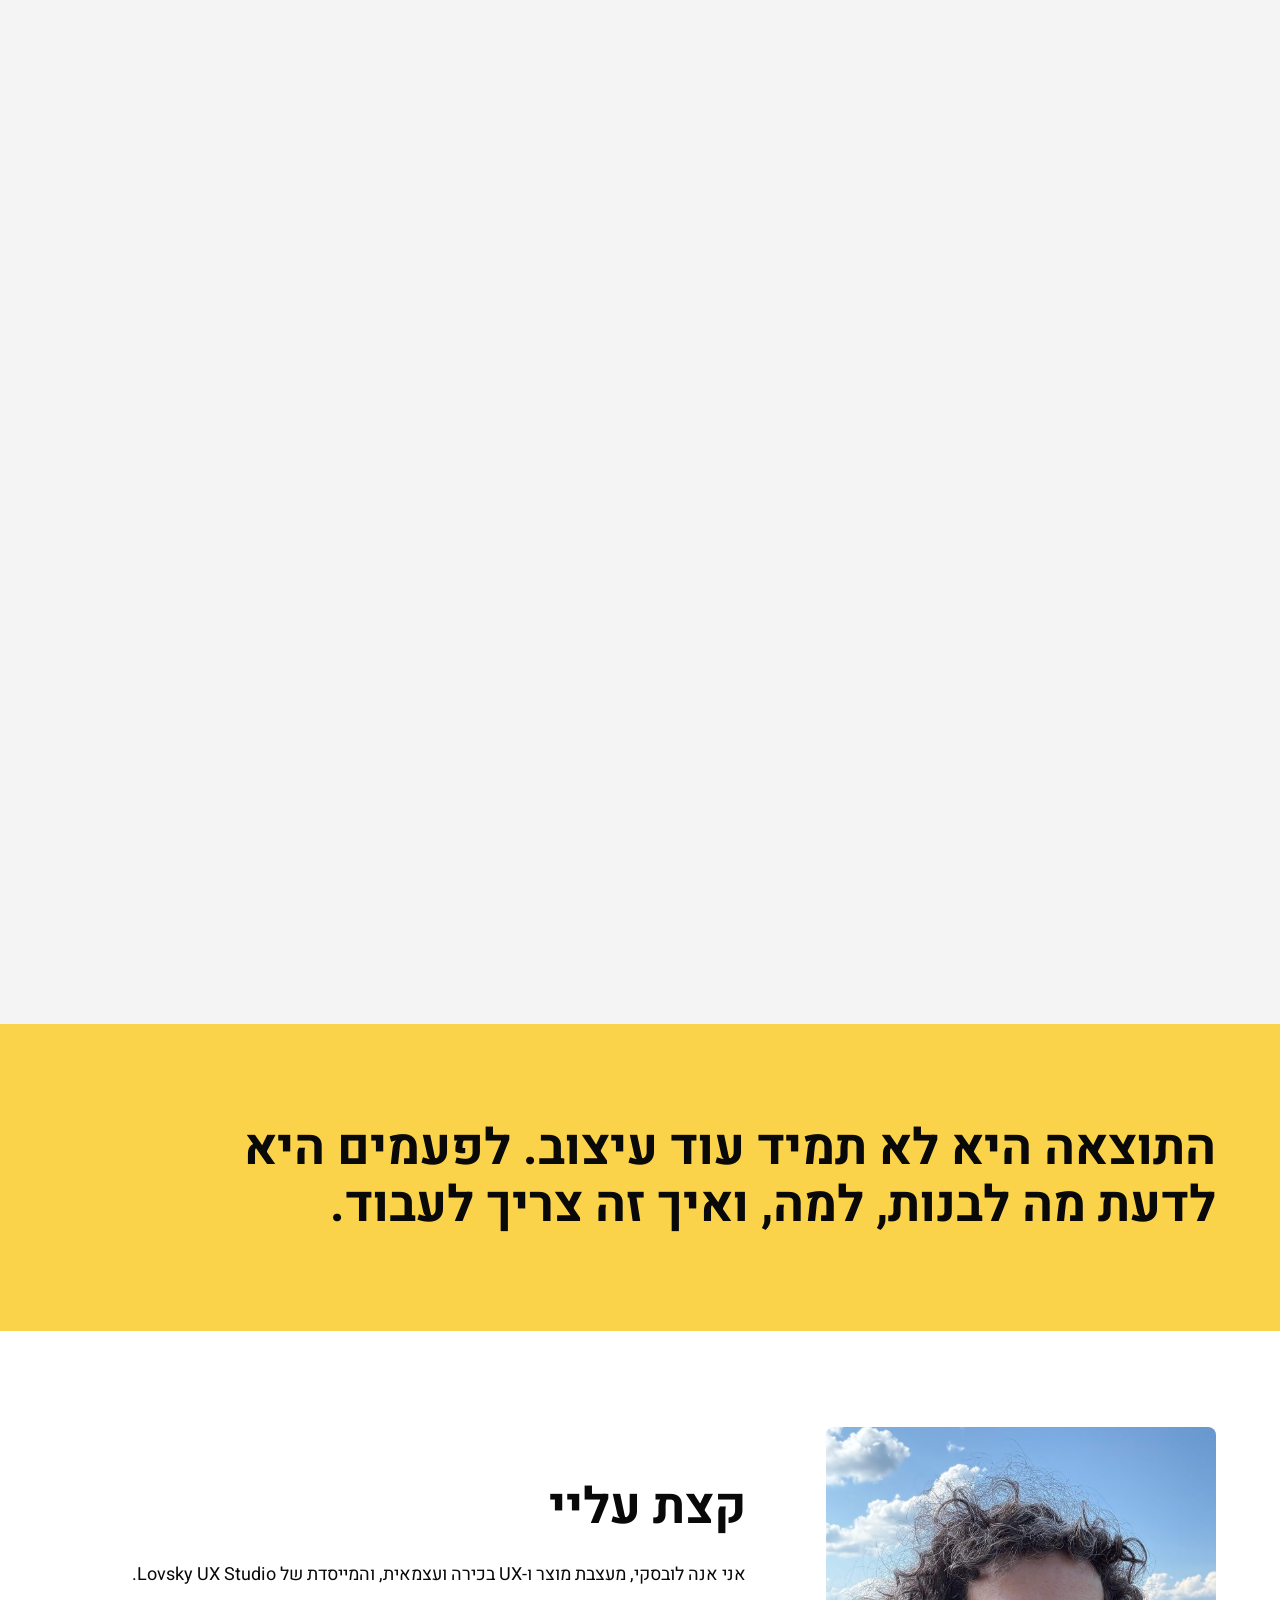
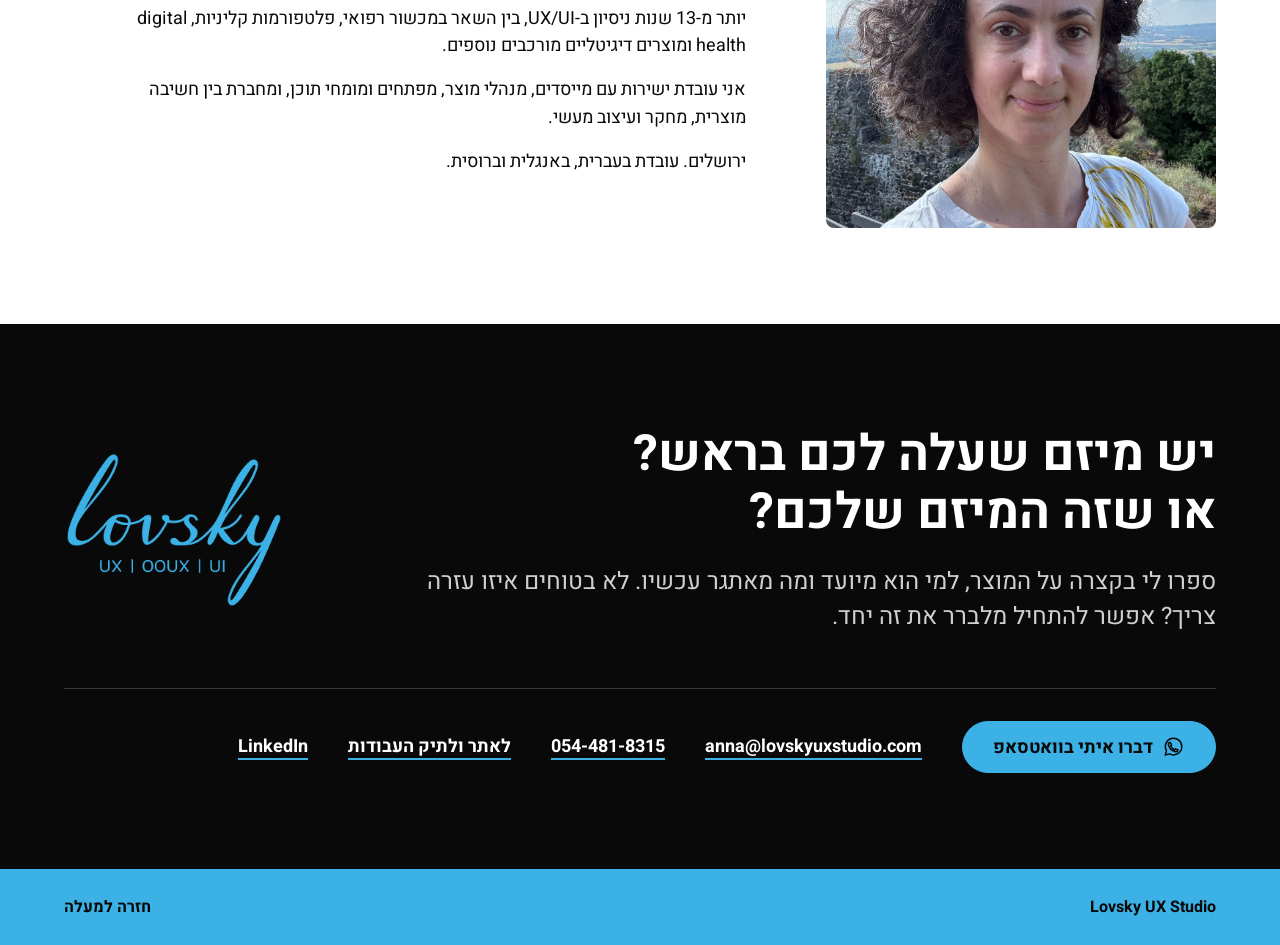
==== commit 6f6c5060: "Add files via upload" ====
--- a/index.html
+++ b/index.html
@@ -5,9 +5,12 @@
 <meta name="viewport" content="width=device-width,initial-scale=1">
 <title>UX ומוצר למיזמים רפואיים | Lovsky UX Studio</title>
 <meta name="description" content="אנה לובסקי, מעצבת מוצר ו-UX בכירה. עוזרת למיזמים רפואיים להפוך רעיון קליני, פרוטוטייפ או מערכת מורכבת למוצר שאפשר לבדוק בשטח.">
-<meta name="robots" content="noindex,nofollow">
+<meta name="robots" content="index,follow">
+<link rel="canonical" href="https://lovsky.github.io/lovsky-medtech-ux/">
+<meta property="og:url" content="https://lovsky.github.io/lovsky-medtech-ux/">
+<meta property="og:locale" content="he_IL">
 <meta property="og:title" content="UX ומוצר למיזמים רפואיים | אנה לובסקי">
-<meta property="og:description" content="באיזה מצב נמצא המיזם? ארבעה מצבים, ומה מקבלים בסוף כל אחד מהם.">
+<meta property="og:description" content="מתי כדאי לחבר אותי למיזם? ארבעה מצבים, ומה מקבלים בכל אחד מהם.">
 <meta property="og:type" content="website">
 <link rel="icon" href="favicon.svg" type="image/svg+xml">
 <link rel="icon" href="assets/favicon-32.png" sizes="32x32" type="image/png">
@@ -32,8 +35,7 @@
   <div class="hero-foot">
     <p class="lede">ליזמים, רופאים, חוקרים וצוותי חדשנות רפואית, משלב הרעיון ועד מוצר פעיל.</p>
     <div class="hero-side">
-      <p>אנה לובסקי, מעצבת מוצר ו-UX בכירה. אני נכנסת למיזם כשבעיה קלינית, רעיון, פרוטוטייפ או מערכת מורכבת צריכים להפוך למוצר שאפשר להבין, לבנות, לבדוק ולהשתמש בו.</p>
-      <a class="btn btn-ink" href="#match">מתי כדאי לחבר אותי למיזם?</a>
+      <p>אנה לובסקי, מעצבת UX ואשת מוצר. אפשר לקרוא לי לחוויית המשתמש בלבד: איפה המשתמשים נתקעים ומה מתסכל אותם לחינם. ואפשר לקרוא לי גם למוצר שמאחוריה: ארכיטקטורת מידע, איך נאסף המידע, ומה נחשב הצלחה.</p>
     </div>
   </div>
 </section>
@@ -50,11 +52,10 @@
       <label class="situation" for="s1"><span class="say">יש לנו בעיה קלינית ששווה לפתור. <em>אבל מה בדיוק בונים?</em></span></label>
       <article class="answer" aria-labelledby="a1-title">
         <h3 id="a1-title">פגישת חשיבה מוצרית</h3>
-        <p class="answer-what">90 דקות ממוקדות: מה פותרים, עבור מי, מה כבר ידוע ומה צריך לבדוק לפני שבונים.</p>
-        <ul class="answer-facts">
-          <li>מתאים לרופאים וחוקרים עם רעיון, ומיזמים בתחילת הדרך שעוד לא ברור להם מה בדיוק המוצר.</li>
-          <li>בסוף מקבלים מסמך מסודר: החלטות, שאלות פתוחות וצעדים הבאים.</li>
-          <li>מתחילים בפגישה אחת, בלי התחייבות להמשך.</li>
+        <ul class="answer-facts">
+          <li>פגישת עבודה בתשלום, 90 דקות: מה פותרים, למי, ומה צריך לבדוק לפני שבונים</li>
+          <li>מסמך החלטות ושאלות פתוחות</li>
+          <li>צעדים הבאים ברורים</li>
         </ul>
         <div class="answer-actions">
           <a class="btn btn-blue" href="https://api.whatsapp.com/send?phone=972544818315&amp;text=%D7%94%D7%99%D7%99%20%D7%90%D7%A0%D7%94%2C%20%D7%90%D7%A9%D7%9E%D7%97%20%D7%9C%D7%93%D7%91%D7%A8%20%D7%A2%D7%9C%20%D7%A4%D7%92%D7%99%D7%A9%D7%AA%20%D7%97%D7%A9%D7%99%D7%91%D7%94%20%D7%9E%D7%95%D7%A6%D7%A8%D7%99%D7%AA.">דברו איתי על זה</a>
@@ -66,11 +67,10 @@
       <label class="situation" for="s2"><span class="say">יש לנו כיוון. <em>צריך משהו שאפשר לראות, להבין ולהציג.</em></span></label>
       <article class="answer" aria-labelledby="a2-title">
         <h3 id="a2-title">הגדרת מוצר ופרוטוטייפ</h3>
-        <p class="answer-what">הופכים את הכיוון למבנה מוצר ברור: מי המשתמשים, מה התהליך המרכזי, ואיך זה נראה ומתנהג בפרוטוטייפ אינטראקטיבי.</p>
-        <ul class="answer-facts">
-          <li>מתאים לצוותים שצריכים להציג את המוצר למשקיעים, לשותפים קליניים או למשתמשים ראשונים.</li>
-          <li>בסוף מקבלים מבנה מוצר, תהליכים מרכזיים ופרוטוטייפ שמתמקד בתרחישים החשובים.</li>
-          <li>מתחילים בשיחה קצרה על המיזם ועל מה שכבר קיים, ואחריה הצעה מותאמת.</li>
+        <ul class="answer-facts">
+          <li>מי המשתמשים ומה התהליך המרכזי</li>
+          <li>מבנה המוצר, ואיזה מידע הוא צריך לאסוף</li>
+          <li>פרוטוטייפ אינטראקטיבי להצגה למשקיעים ולשותפים קליניים</li>
         </ul>
         <div class="answer-actions">
           <a class="btn btn-blue" href="https://api.whatsapp.com/send?phone=972544818315&amp;text=%D7%94%D7%99%D7%99%20%D7%90%D7%A0%D7%94%2C%20%D7%90%D7%A9%D7%9E%D7%97%20%D7%9C%D7%93%D7%91%D7%A8%20%D7%A2%D7%9C%20%D7%94%D7%92%D7%93%D7%A8%D7%AA%20%D7%9E%D7%95%D7%A6%D7%A8%20%D7%95%D7%A4%D7%A8%D7%95%D7%98%D7%95%D7%98%D7%99%D7%99%D7%A4.">דברו איתי על זה</a>
@@ -82,11 +82,10 @@
       <label class="situation" for="s3"><span class="say">כבר בנינו משהו, לבד, עם מפתח או עם AI. <em>זה עובד, אבל משהו לא יושב.</em></span></label>
       <article class="answer" aria-labelledby="a3-title">
         <h3 id="a3-title">מפרוטוטייפ ל-MVP</h3>
-        <p class="answer-what">בודקים שהמוצר מחזיק לפני פיילוט: תהליכים, מידע ומקרי קצה. מגדירים את גבולות ה-MVP ומעצבים את החוויה.</p>
-        <ul class="answer-facts">
-          <li>מתאים לצוותים עם פרוטוטייפ עובד, לעיתים כזה שנבנה ב-AI, רגע לפני MVP או פיילוט.</li>
-          <li>בסוף מקבלים הערכת UX מתועדפת, ולפי הצורך גם תהליכים משופרים, עיצוב ממשק או אפיון מפורט שאפשר לפתח ממנו.</li>
-          <li>שולחים לי גישה למה שנבנה, ומתחילים בשיחה על מה שמרגיש לא נכון.</li>
+        <ul class="answer-facts">
+          <li>תצפית במשתמשים: איפה הם נתקעים ומה מתסכל אותם לחינם</li>
+          <li>בדיקת תהליכים, מידע ומקרי קצה</li>
+          <li>גבולות ה-MVP ומדדי הצלחה לפיילוט</li>
         </ul>
         <div class="answer-actions">
           <a class="btn btn-blue" href="https://api.whatsapp.com/send?phone=972544818315&amp;text=%D7%94%D7%99%D7%99%20%D7%90%D7%A0%D7%94%2C%20%D7%91%D7%A0%D7%99%D7%A0%D7%95%20%D7%9E%D7%A9%D7%94%D7%95%20%D7%95%D7%90%D7%A9%D7%9E%D7%97%20%D7%9C%D7%93%D7%91%D7%A8%20%D7%A2%D7%9C%20%D7%94%D7%93%D7%A8%D7%9A%20%D7%9C-MVP.">דברו איתי על זה</a>
@@ -98,17 +97,20 @@
       <label class="situation" for="s4"><span class="say">המוצר גדל. <em>וכל שינוי שובר משהו אחר.</em></span></label>
       <article class="answer" aria-labelledby="a4-title">
         <h3 id="a4-title">ארכיטקטורה ו-UX למערכת קלינית</h3>
-        <p class="answer-what">ממפים את המערכת ומוצאים איפה החלקים לא מתחברים: מטופלים, צוות, הרשאות, מידע וסטטוסים שתלויים זה בזה.</p>
-        <ul class="answer-facts">
-          <li>מתאים לצוותי תוכנה קלינית ומכשור רפואי, עם כמה סוגי משתמשים ותהליכים מורכבים.</li>
-          <li>בסוף מקבלים, לפי הצורך, ארכיטקטורת מידע, תהליכים לפי תפקיד, כללי התנהגות, עיצוב ממשק או תבניות לשימוש חוזר.</li>
-          <li>מתחילים בשיחה על המערכת ועל המקומות שבהם קשה לשנות, ואחריה הצעה מותאמת.</li>
+        <ul class="answer-facts">
+          <li>מיפוי הישויות, התפקידים וההרשאות, ואיפה החלקים לא מתחברים</li>
+          <li>תצפית בשטח: איפה העבודה נתקעת בין אנשים</li>
+          <li>ארכיטקטורת מידע, ולפי הצורך עיצוב ממשק ותבניות לשימוש חוזר</li>
         </ul>
         <div class="answer-actions">
           <a class="btn btn-blue" href="https://api.whatsapp.com/send?phone=972544818315&amp;text=%D7%94%D7%99%D7%99%20%D7%90%D7%A0%D7%94%2C%20%D7%90%D7%A9%D7%9E%D7%97%20%D7%9C%D7%93%D7%91%D7%A8%20%D7%A2%D7%9C%20%D7%90%D7%A8%D7%9B%D7%99%D7%98%D7%A7%D7%98%D7%95%D7%A8%D7%94%20%D7%95-UX%20%D7%9C%D7%9E%D7%A2%D7%A8%D7%9B%D7%AA%20%D7%A7%D7%9C%D7%99%D7%A0%D7%99%D7%AA.">דברו איתי על זה</a>
           <a class="link-forward" data-forward="המוצר גדל, וכל שינוי שובר משהו אחר." href="https://api.whatsapp.com/send?text=%D7%97%D7%A9%D7%91%D7%AA%D7%99%20%D7%A2%D7%9C%D7%99%D7%9B%D7%9D%3A%20%D7%90%D7%A0%D7%94%20%D7%9C%D7%95%D7%91%D7%A1%D7%A7%D7%99%20%D7%A2%D7%95%D7%91%D7%93%D7%AA%20%D7%A2%D7%9D%20%D7%9E%D7%99%D7%96%D7%9E%D7%99%D7%9D%20%D7%A8%D7%A4%D7%95%D7%90%D7%99%D7%99%D7%9D%20%D7%91%D7%93%D7%99%D7%95%D7%A7%20%D7%91%D7%9E%D7%A6%D7%91%20%D7%94%D7%96%D7%94.">העבירו למיזם שחשבתם עליו</a>
         </div>
       </article>
+    </div>
+    <div class="answer-actions match-actions">
+      <a class="btn btn-blue" href="https://api.whatsapp.com/send?phone=972544818315&amp;text=%D7%94%D7%99%D7%99%20%D7%90%D7%A0%D7%94%2C%20%D7%90%D7%A9%D7%9E%D7%97%20%D7%9C%D7%A7%D7%91%D7%95%D7%A2%20%D7%A9%D7%99%D7%97%D7%AA%20%D7%94%D7%99%D7%9B%D7%A8%D7%95%D7%AA%20%D7%A7%D7%A6%D7%A8%D7%94%20%D7%A2%D7%9C%20%D7%94%D7%9E%D7%99%D7%96%D7%9D%20%D7%A9%D7%9C%D7%99.">קבעו שיחת היכרות</a>
+      <a class="link-forward" data-forward="" href="https://api.whatsapp.com/send?text=%D7%97%D7%A9%D7%91%D7%AA%D7%99%20%D7%A2%D7%9C%D7%99%D7%9B%D7%9D.%20%D7%90%D7%A0%D7%94%20%D7%9C%D7%95%D7%91%D7%A1%D7%A7%D7%99%20%D7%A2%D7%95%D7%91%D7%93%D7%AA%20%D7%A2%D7%9D%20%D7%9E%D7%99%D7%96%D7%9E%D7%99%D7%9D%20%D7%A8%D7%A4%D7%95%D7%90%D7%99%D7%99%D7%9D%2C%20%D7%9E%D7%94%D7%A8%D7%A2%D7%99%D7%95%D7%9F%20%D7%95%D7%A2%D7%93%20%D7%9E%D7%95%D7%A6%D7%A8%20%D7%A4%D7%A2%D7%99%D7%9C.">העבירו למיזם שחשבתם עליו</a>
     </div>
   </div>
 </section>
@@ -168,8 +170,8 @@
   </div>
   <ol class="steps">
     <li><span class="step-num">1</span><h3>שולחים הודעה קצרה</h3><p>בוואטסאפ או במייל: מי המיזם, מה יש להם היום (רעיון, מסמך, פרוטוטייפ או מוצר), ומה תקוע. אפשר גם פשוט להעביר להם את הדף.</p></li>
-    <li><span class="step-num">2</span><h3>שיחת היכרות עם הצוות</h3><p>מבינים מה המיזם צריך להחליט או להשיג עכשיו, ומה מעכב אותו.</p></li>
-    <li><span class="step-num">3</span><h3>הצעה שמותאמת למיזם</h3><p>שירות אחד או שילוב, עם תוצרים ברורים, מי ישתמש בהם, ומה נדרש מהצוות.</p></li>
+    <li><span class="step-num">2</span><h3>שיחת היכרות קצרה, ללא תשלום</h3><p>מה כבר קיים ולאן רוצים להגיע.</p></li>
+    <li><span class="step-num">3</span><h3>הצעת מחיר לחבילה שמתאימה</h3><p>בפרויקטים גדולים היא יכולה לכלול כמה שלבים ופגישות, לפי הצורך.</p></li>
   </ol>
   <div class="programs">
     <h3>אפשר להזמין אותי גם לסדנה, להאקתון, או ליום של פגישות קצרות עם כמה מיזמים, אחד אחרי השני. וגם לליווי שוטף של מיזמים נבחרים.</h3>
@@ -182,7 +184,7 @@
       <div class="lens-copy">
         <h2 id="work-title">בניתם עם AI, וזה עובד. עכשיו מתחילה העבודה האמיתית.</h2>
         <ol class="lens-list">
-          <li class="lens-item"><h3>מי באמת משתמש בזה, ומה מפריע לו?</h3><p>אני מבהירה תפקידים, אחריות וההחלטות שאנשים צריכים לקבל.</p></li>
+          <li class="lens-item"><h3>מי באמת משתמש בזה, ומה מפריע לו?</h3><p>אני צופה במשתמשים בזמן שהם עובדים, ומזהה איפה הם נתקעים ומה התפספס.</p></li>
           <li class="lens-item"><h3>מה קורה לפני השימוש במוצר ואחריו?</h3><p>אני בוחנת את השלבים, המעברים בין אנשים והחריגים, ומעצבת תהליכים שתומכים בדרך שבה אנשים באמת עובדים.</p></li>
           <li class="lens-item"><h3>מאיפה המידע מגיע, ומי סומך עליו?</h3><p>אני מסדרת איזה מידע שייך יחד ואיך החלקים מתחברים, כדי שמבנה המוצר יהיה ברור.</p></li>
           <li class="lens-item"><h3>מי רשאי לשנות, ומה קורה כשמשהו משתבש?</h3><p>אני מגדירה כללי התנהגות, מצבים והרשאות, כדי שהצוות יבנה בעקביות.</p></li>
--- a/styles.css
+++ b/styles.css
@@ -54,8 +54,9 @@
 
 /* The five text styles */
 h1,h2{text-wrap:balance}
-h1{font-weight:800;font-size:clamp(38px,5.5vw,80px);line-height:1.08;letter-spacing:-.01em}
-h2,.step-num,.statement p{font-weight:700;font-size:clamp(32px,3.9vw,52px);line-height:1.15;letter-spacing:-.01em}
+p,li,h3,blockquote{text-wrap:pretty}
+h1{font-weight:800;font-size:clamp(38px,5.5vw,80px);line-height:1.08}
+h2,.step-num,.statement p{font-weight:700;font-size:clamp(32px,3.9vw,52px);line-height:1.15}
 h3{font-weight:700;font-size:24px;line-height:1.3}
 .situation{font-weight:400;font-size:24px;line-height:1.35}
 .lede,.section-head p,.contact-copy p{font-weight:400;font-size:var(--lead);line-height:1.45}
@@ -108,15 +109,18 @@
 .situation:nth-of-type(3){grid-row:3}
 .situation:nth-of-type(4){grid-row:4;border-bottom:1px solid var(--line-soft)}
 .situation em{font-style:normal;display:block}
-.situation:hover{color:var(--paper)}
-input:checked + .situation{color:var(--paper)}
-input:checked + .situation em{color:var(--blue)}
+.situation:hover{color:var(--blue)}
+input:checked + .situation{color:var(--paper);cursor:default}
 .answer-facts{margin-top:24px;border-top:1px solid var(--line-strong)}
 .answer-facts li{padding:14px 0;border-bottom:1px solid var(--line-soft)}
-.answer{grid-column:2;grid-row:1 / span 5;display:none;padding:40px;border-radius:var(--radius-md);background:var(--paper);color:var(--ink)}
-input:checked + .situation + .answer{display:block}
+/* All four cards share one grid area and stretch to the height of the four sentences, so every card is the same height. Only the selected one is visible. */
+.answer{grid-column:2;grid-row:1 / span 4;align-self:stretch;display:flex;flex-direction:column;visibility:hidden;padding:40px;border-radius:var(--radius-md);background:var(--paper);color:var(--ink)}
+input:checked + .situation + .answer{visibility:visible}
 .answer-what{margin-top:12px}
 .answer-actions{display:flex;flex-wrap:wrap;align-items:center;gap:12px 28px;margin-top:28px}
+.answer .answer-actions{margin-top:auto;padding-top:28px}
+.match-actions{display:none}
+.band-ink .match-actions .link-forward:hover{text-decoration-color:var(--paper)}
 
 /* Proof */
 .proof{display:grid;grid-template-columns:repeat(3,minmax(0,1fr));gap:32px}
@@ -242,8 +246,9 @@
   .match{display:block}
   .situation{padding:28px 0 16px;border:0;border-top:1px solid var(--line-soft);color:var(--paper);cursor:default}
   .situation:nth-of-type(4){border-bottom:0}
-  .situation em{color:var(--blue)}
-  .answer{display:block;margin-bottom:28px;padding:28px}
+  .answer{display:block;visibility:visible;margin-bottom:28px;padding:28px}
+  .answer .answer-actions{display:none}
+  .match-actions{display:flex;margin-top:8px}
   .hero-foot{grid-template-columns:1fr}
   .lens-stick{display:flex;flex-direction:column;align-items:stretch;gap:20px}
   .lens-copy{display:contents}
